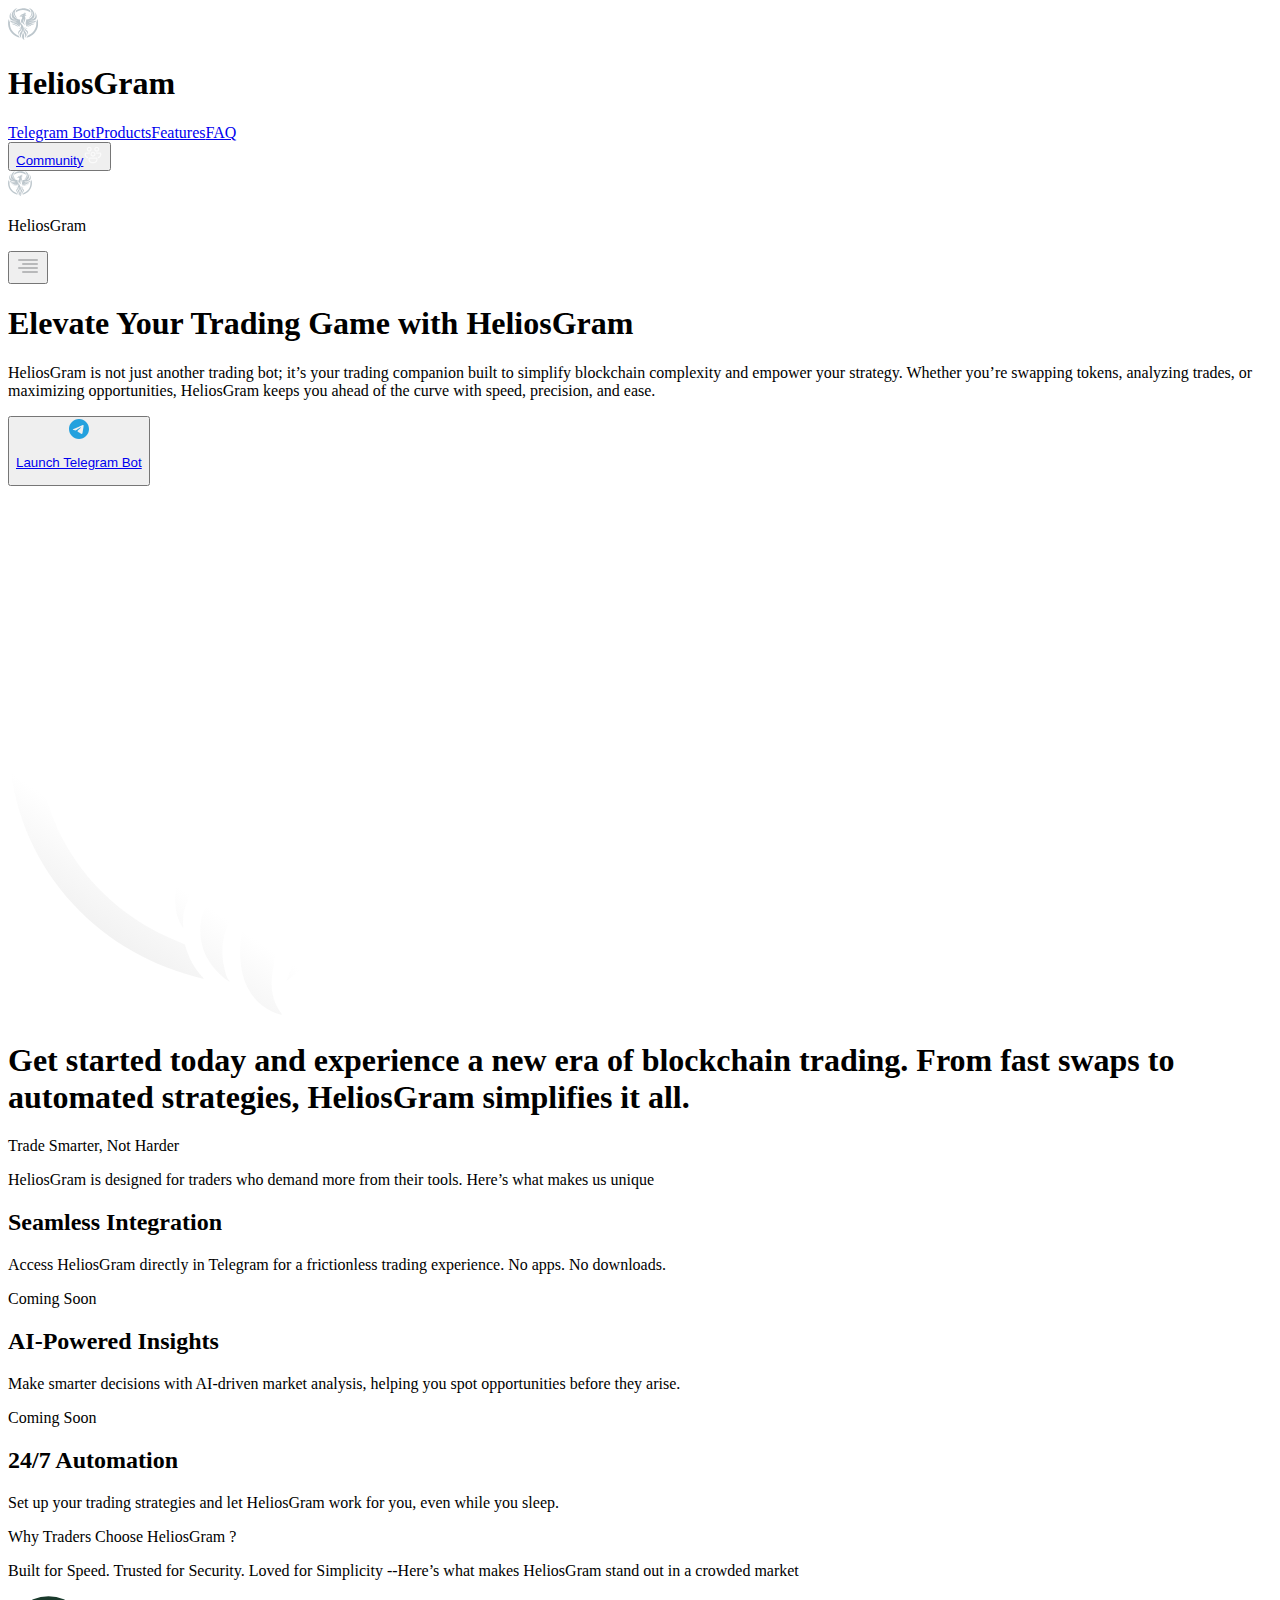
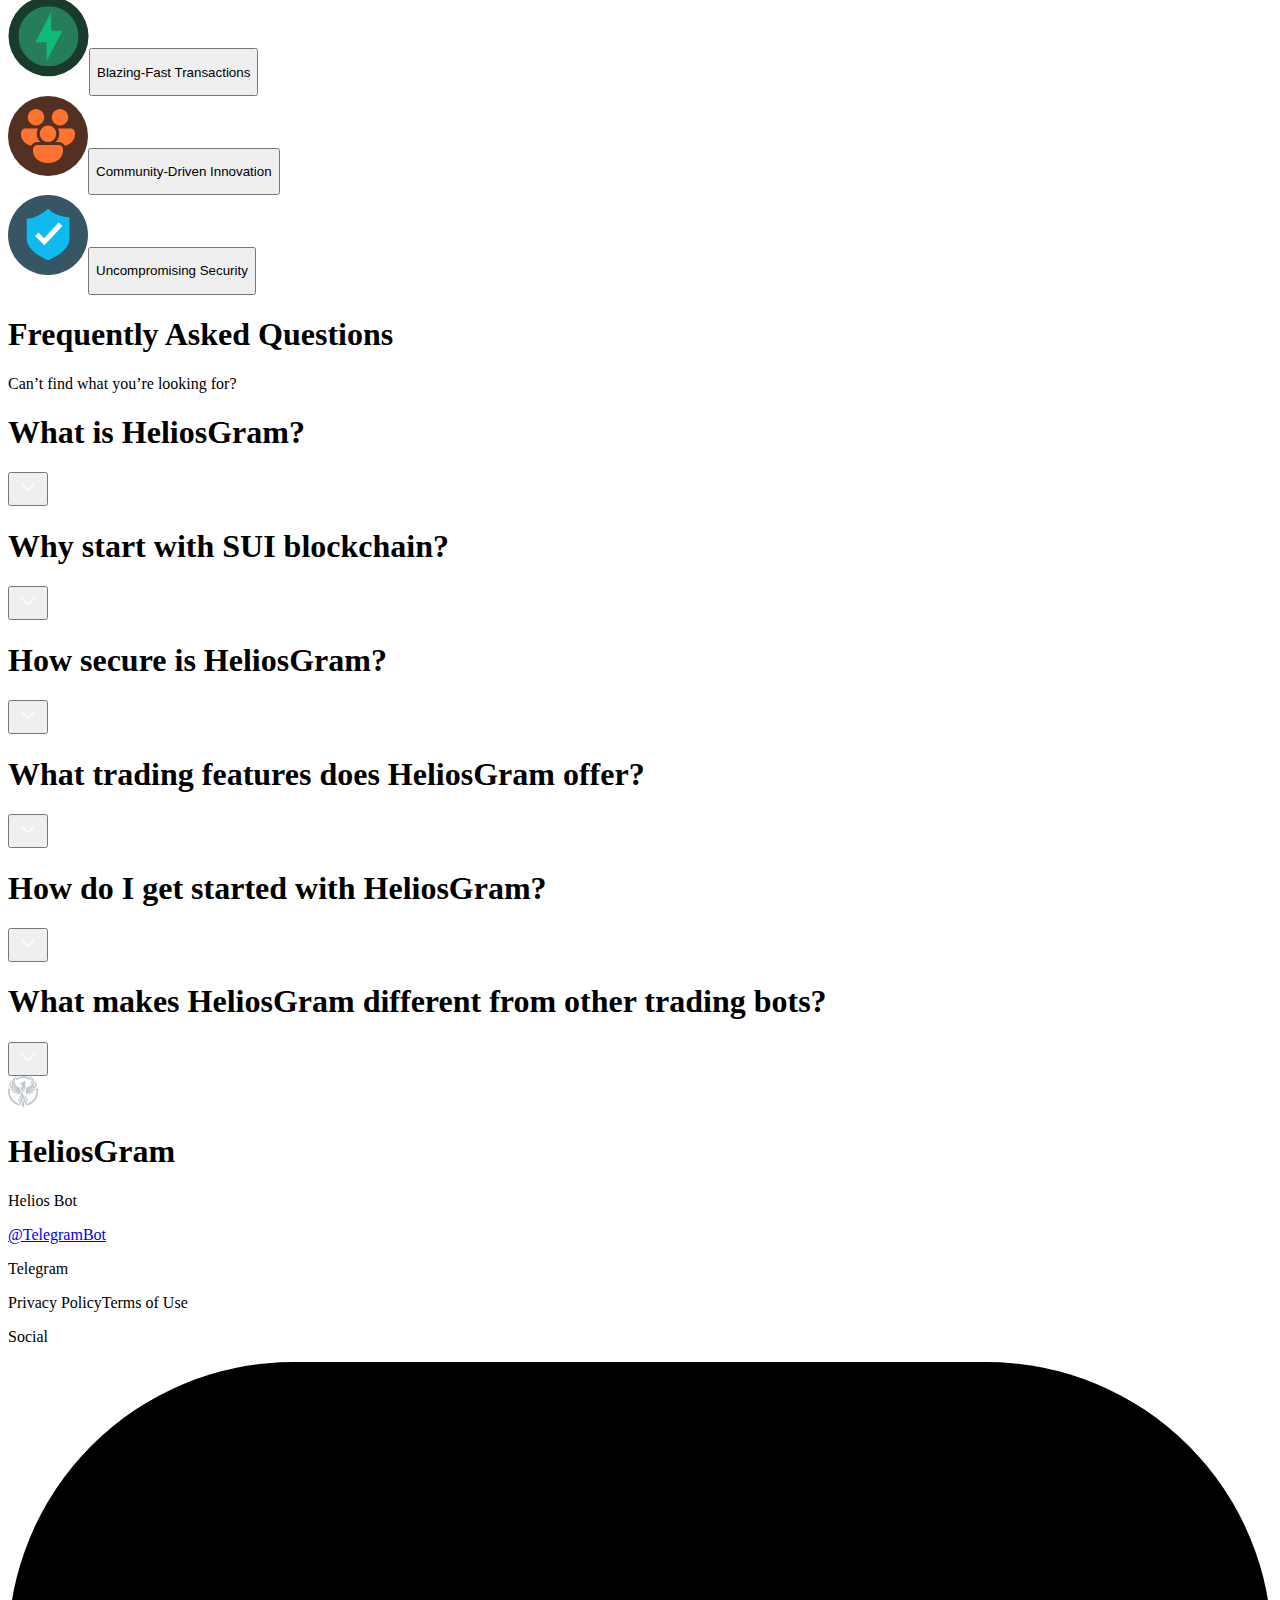
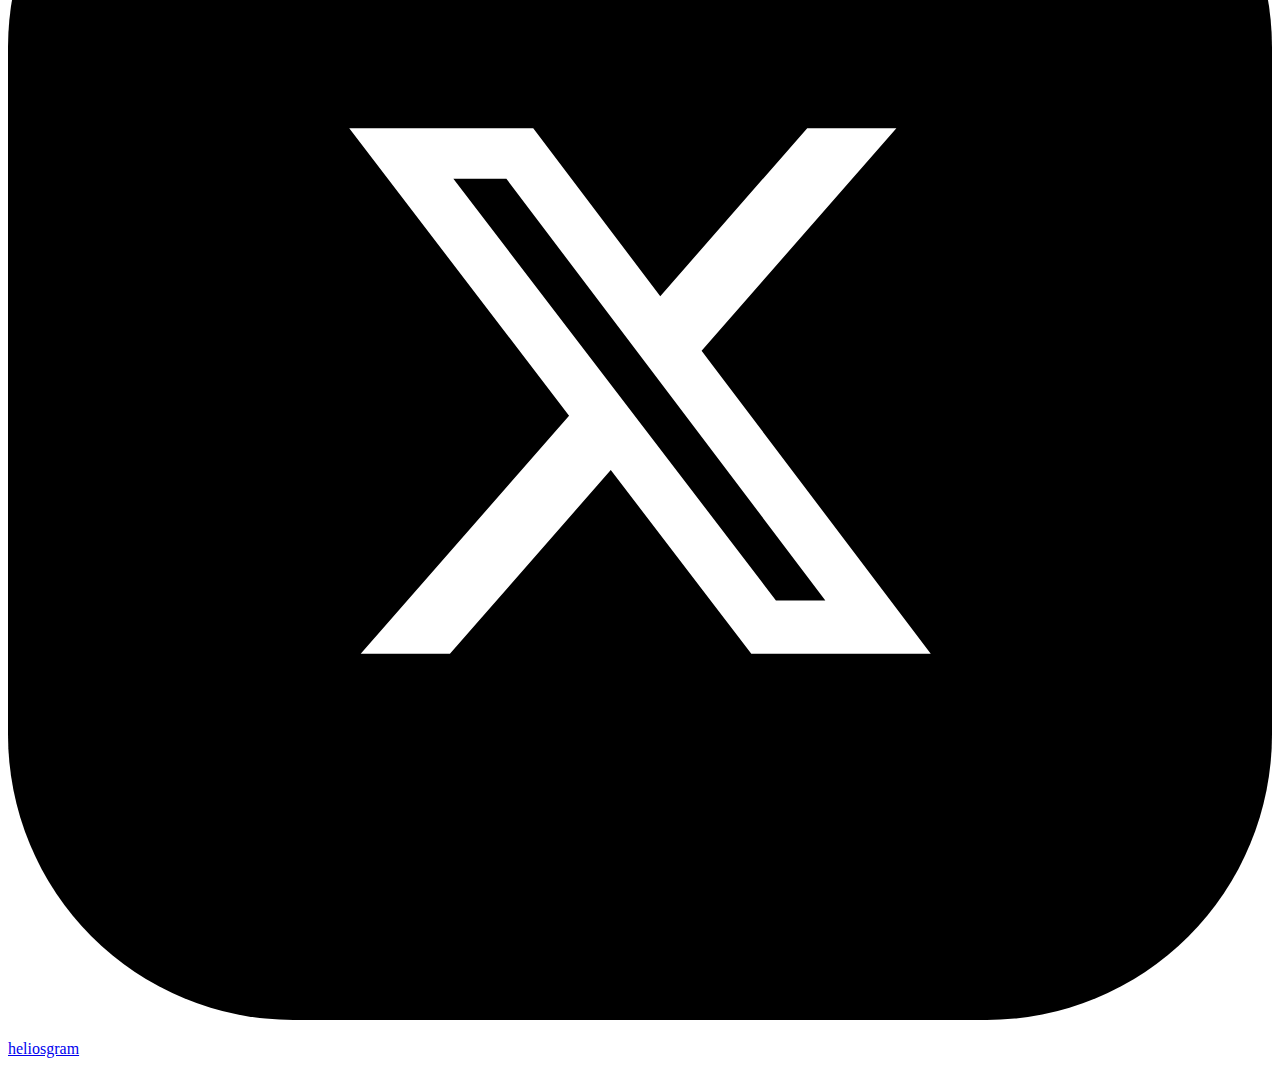
==== index.html @ 3de83307 "Add files via upload" ====
<!DOCTYPE html><html><head><meta charSet="utf-8" data-next-head=""/><meta name="viewport" content="width=device-width" data-next-head=""/><link rel="preload" href="/heliosgram.github.io/_next/static/css/b79f17774ecf8e15.css" as="style"/><link rel="preload" href="/heliosgram.github.io/_next/static/css/23772a8765057008.css" as="style"/><link rel="stylesheet" href="/heliosgram.github.io/_next/static/css/b79f17774ecf8e15.css" data-n-g=""/><link rel="stylesheet" href="/heliosgram.github.io/_next/static/css/23772a8765057008.css" data-n-p=""/><noscript data-n-css=""></noscript><script defer="" noModule="" src="/heliosgram.github.io/_next/static/chunks/polyfills-42372ed130431b0a.js"></script><script src="/heliosgram.github.io/_next/static/chunks/webpack-4c6ab08912c3b28d.js" defer=""></script><script src="/heliosgram.github.io/_next/static/chunks/framework-e78c0713ba93908d.js" defer=""></script><script src="/heliosgram.github.io/_next/static/chunks/main-c61701fbab4aae31.js" defer=""></script><script src="/heliosgram.github.io/_next/static/chunks/pages/_app-d4f1a726c568391e.js" defer=""></script><script src="/heliosgram.github.io/_next/static/chunks/pages/index-b4e93a948f2309b6.js" defer=""></script><script src="/heliosgram.github.io/_next/static/WyMYqUAQP6X8hX05o6GHO/_buildManifest.js" defer=""></script><script src="/heliosgram.github.io/_next/static/WyMYqUAQP6X8hX05o6GHO/_ssgManifest.js" defer=""></script></head><body><link rel="preload" as="image" href="assets/icons/VectorSilver.svg"/><link rel="preload" as="image" href="assets/icons/fluent_people-community-24-regular.svg"/><link rel="preload" as="image" href="assets/icons/Vector_Mob.svg"/><link rel="preload" as="image" href="assets/icons/HamburgerMenu.svg"/><link rel="preload" as="image" href="assets/icons/telegram.svg"/><link rel="preload" as="image" href="assets/icons/Hero-image.svg"/><link rel="preload" as="image" href="assets/icons/Fast.svg"/><link rel="preload" as="image" href="assets/icons/Community.svg"/><link rel="preload" as="image" href="assets/icons/Security.svg"/><link rel="preload" as="image" href="assets/icons/chevron-down.svg"/><link rel="preload" as="image" href="assets/icons/XVector.svg"/><div id="__next"><div class="main"><div><div class="nav_container__LsgXs"><div class="nav_desktop__lcCfY"><div class="nav_tabMain__n9r0T"><div class="nav_tabButton__cC4NE"><div class="nav_logo__iVDtW"><img src="assets/icons/VectorSilver.svg" alt="Vector"/><h1 class="nav_LogoName__fBhuh">HeliosGram</h1></div><div class="nav_divButton__x_Ah0"><a href="#hero" class="nav_button__Zljkw">Telegram Bot</a><a href="#Products" class="nav_button__Zljkw">Products</a><a href="#Features" class="nav_button__Zljkw">Features</a><a href="#Faq" class="nav_button__Zljkw" id="FAQ">FAQ</a></div></div><div class="nav_divLink__sV42Y"><button class="nav_linkButton__H75Ah"><a target="_blank" class="nav_community__dgXW2" href="https://t.me/heliosGram_community">Community</a><img src="assets/icons/fluent_people-community-24-regular.svg" alt=""/></button></div></div></div><div class="nav_mobile__RgoPg"><div class="nav_logo__iVDtW"><img src="assets/icons/Vector_Mob.svg" alt="Vector"/><p class="nav_nameLogo__aefEs">HeliosGram</p></div><button class="nav_closeBurgerButton___l_lF"><img src="assets/icons/HamburgerMenu.svg" alt="Menu"/></button></div></div></div><div class="container"><div class="hero_main__EyHm9" id="hero"><div class="hero_heroText__sYddR"><h1 class="hero_title__sz8SL">Elevate Your Trading Game with HeliosGram</h1><p class="hero_text__51ySn">HeliosGram is not just another trading bot; it’s your trading companion built to simplify blockchain complexity and empower your strategy. Whether you’re swapping tokens, analyzing trades, or maximizing opportunities, HeliosGram keeps you ahead of the curve with speed, precision, and ease.</p><button class="hero_telegramButton__H7Sfe"><a class="hero_linkBot__ozkVD" target="_blank" href="https://t.me/HeliosGram_beta_bot"> <img src="assets/icons/telegram.svg" alt=""/><p>Launch Telegram Bot</p></a></button></div><div class="hero_heroImage__57wG_"><img class="hero_imageHero___tO_v" src="assets/icons/Hero-image.svg" alt="Hero"/></div></div><div class="products_container__43Yzu" id="Products"><div class="products_TitleBig__o7EmJ"><h1 class="products_bigTitle__RSUGu">Get started today and experience a new era of blockchain trading. From fast swaps to automated strategies, HeliosGram simplifies it all.</h1></div><div class="products_mainProducts__6S54E"><p class="products_secondaryTitle__LBayN">Trade Smarter, Not Harder</p><p class="products_text__8kPS4">HeliosGram is designed for traders who demand more from their tools. Here’s what makes us unique</p></div><div class="products_mainSection__VLi_k"><div><div class="products_products_section__c5oe6"><div class="products_ImageBot__CNQD4"></div><div class="products_description__1QHCf"><h2 class="products_h2__2tn8_">Seamless Integration</h2><p class="products_descriptionProduct__gmt1K">Access HeliosGram directly in Telegram for a frictionless trading experience. No apps. No downloads.</p></div></div></div><div class="products_coming__H8xBt"><div class="products_products_section__c5oe6"><div class="products_Image__fEwfU"><p class="products_comingSoon__o4iOI">Coming Soon</p></div><div class="products_description__1QHCf"><h2 class="products_h2__2tn8_">AI-Powered Insights</h2><p class="products_descriptionProduct__gmt1K">Make smarter decisions with AI-driven market analysis, helping you spot opportunities before they arise.</p></div></div><div class="products_products_section__c5oe6"><div class="products_Image__fEwfU"><p class="products_comingSoon__o4iOI">Coming Soon</p></div><div class="products_description__1QHCf"><h2 class="products_h2__2tn8_">24/7 Automation</h2><p class="products_descriptionProduct__gmt1K">Set up your trading strategies and let HeliosGram work for you, even while you sleep.</p></div></div></div></div></div><div class="Features_container__D_ETQ" id="Features"><div class="Features_content__x_nQ4"><p class="Features_secondaryTitle__crkQb">Why Traders Choose HeliosGram ?</p><p class="Features_text__eP6_f">Built for Speed. Trusted for Security. Loved for Simplicity --Here’s what makes HeliosGram stand out in a crowded market</p></div><div class="Features_features__Zn4OG"><div class="feature_container__fJO_N"><div class="feature_content__IEphS"><div class="feature_contentFast__jNgtI"><img src="assets/icons/Fast.svg" alt="TelegramBackground"/><button class="feature_button__Em320"><p> Blazing-Fast Transactions</p></button></div><div class="feature_contentCommunity__GIUCD"><img src="assets/icons/Community.svg" alt="TelegramBackground"/><button class="feature_buttonCommunity__tQSgf"><p>Community-Driven Innovation</p></button></div></div><div class="feature_contentSecurity__gPnMF"><img src="assets/icons/Security.svg" alt="TelegramBackground"/><button class="feature_buttonSecurity__nmUv9"><p>Uncompromising Security</p></button></div></div></div></div><div class="faq_container__yg52O" id="Faq"><div class="faq_content__98_Te"><h1 class="faq_title__KMlSN">Frequently Asked Questions</h1><p class="faq_text__w5TuG">Can’t find what you’re looking for?</p></div><div class="faq_questionResponse__EAn_I"><div class="questions_container__OZt_1"><div class="questions_content__bAy_D"><h1 class="questions_question__jxLYE">What is HeliosGram?</h1><button class="questions_button__YEtwp"><img src="assets/icons/chevron-down.svg" alt="assets/icons/chevron-down.svg"/></button></div></div><div class="questions_container__OZt_1"><div class="questions_content__bAy_D"><h1 class="questions_question__jxLYE">Why start with SUI blockchain?</h1><button class="questions_button__YEtwp"><img src="assets/icons/chevron-down.svg" alt="assets/icons/chevron-down.svg"/></button></div></div><div class="response_container__WlTRa"><div class="response_content__ivEzN"><h1 class="response_question__hwobx">How secure is HeliosGram?</h1><button class="response_button__MwbGQ"><img src="assets/icons/chevron-down.svg" alt="assets/icons/chevron-down.svg"/></button></div></div><div class="response_container__WlTRa"><div class="response_content__ivEzN"><h1 class="response_question__hwobx">What trading features does HeliosGram offer?</h1><button class="response_button__MwbGQ"><img src="assets/icons/chevron-down.svg" alt="assets/icons/chevron-down.svg"/></button></div></div><div class="response_container__WlTRa"><div class="response_content__ivEzN"><h1 class="response_question__hwobx">How do I get started with HeliosGram?</h1><button class="response_button__MwbGQ"><img src="assets/icons/chevron-down.svg" alt="assets/icons/chevron-down.svg"/></button></div></div><div class="response_container__WlTRa"><div class="response_content__ivEzN"><h1 class="response_question__hwobx">What makes HeliosGram different from other trading bots?</h1><button class="response_button__MwbGQ"><img src="assets/icons/chevron-down.svg" alt="assets/icons/chevron-down.svg"/></button></div></div></div></div></div><div class="footer_container__INmFs"><div class="footer_content__eaqNO"><div class="footer_logo__z5B3Q"><img src="assets/icons/VectorSilver.svg" alt="Vector"/><h1 class="footer_nameLogo__Etlvh">HeliosGram</h1></div><div class="footer_contentFooter__OOWwT"><div class="footer_helios__9Y85L"><p class="footer_p__991mU">Helios Bot</p><div class="footer_Links__GB_zy"><a class="footer_Link__YrfQF" target="_blank" href="https://t.me/heliosGram">@TelegramBot</a></div></div><div class="footer_helios__9Y85L"><p class="footer_p__991mU">Telegram</p><div class="footer_Links__GB_zy"><a class="footer_Link__YrfQF">Privacy Policy</a><a class="footer_Link__YrfQF">Terms of Use</a></div></div><div class="footer_helios__9Y85L"><p class="footer_p__991mU">Social</p><div class="footer_Links__GB_zy"><div class="footer_socialLinks__nBnnH"><a class="footer_Link__YrfQF" target="_blank" href="https://x.com/heliosgram"><img class="footer_X__XyJlC" src="assets/icons/XVector.svg" alt=""/><p>heliosgram</p></a></div></div></div></div></div></div></div></div><script id="__NEXT_DATA__" type="application/json">{"props":{"pageProps":{}},"page":"/","query":{},"buildId":"WyMYqUAQP6X8hX05o6GHO","assetPrefix":"/heliosgram.github.io","nextExport":true,"autoExport":true,"isFallback":false,"scriptLoader":[]}</script></body></html>
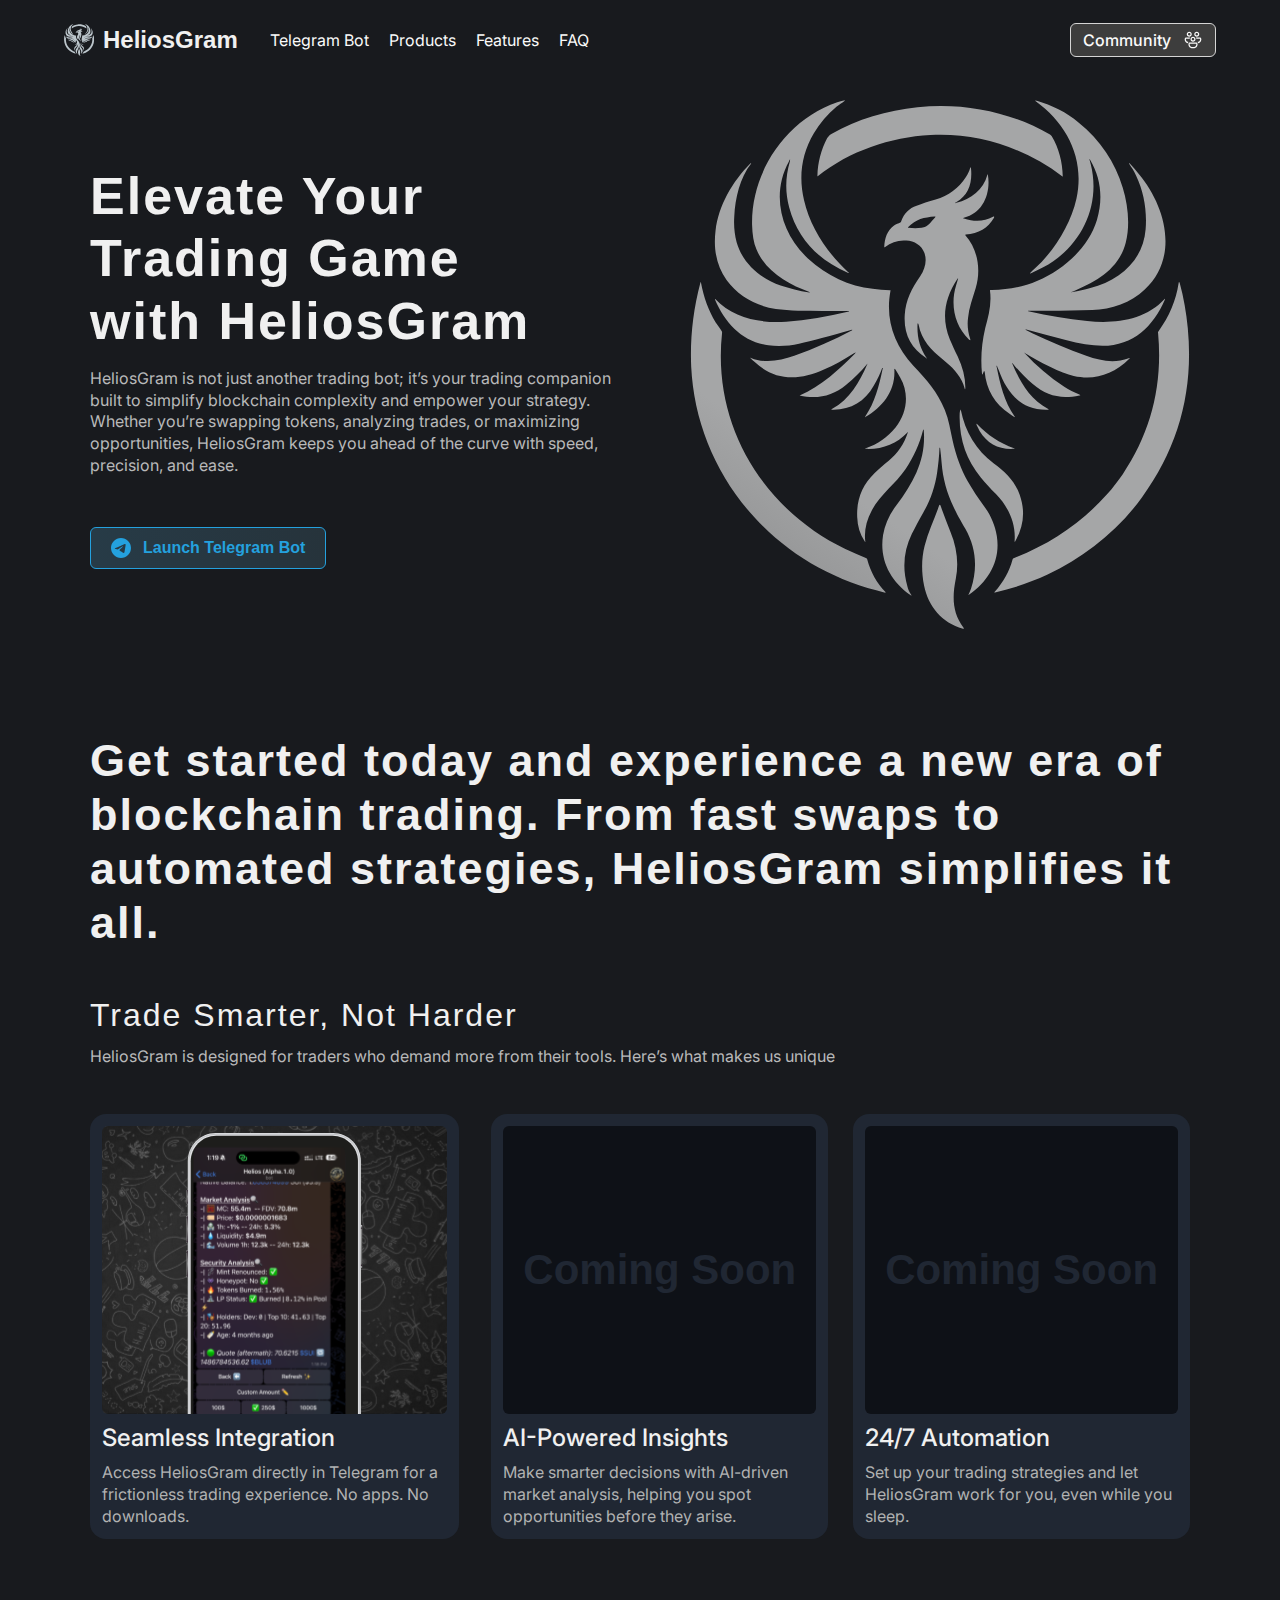
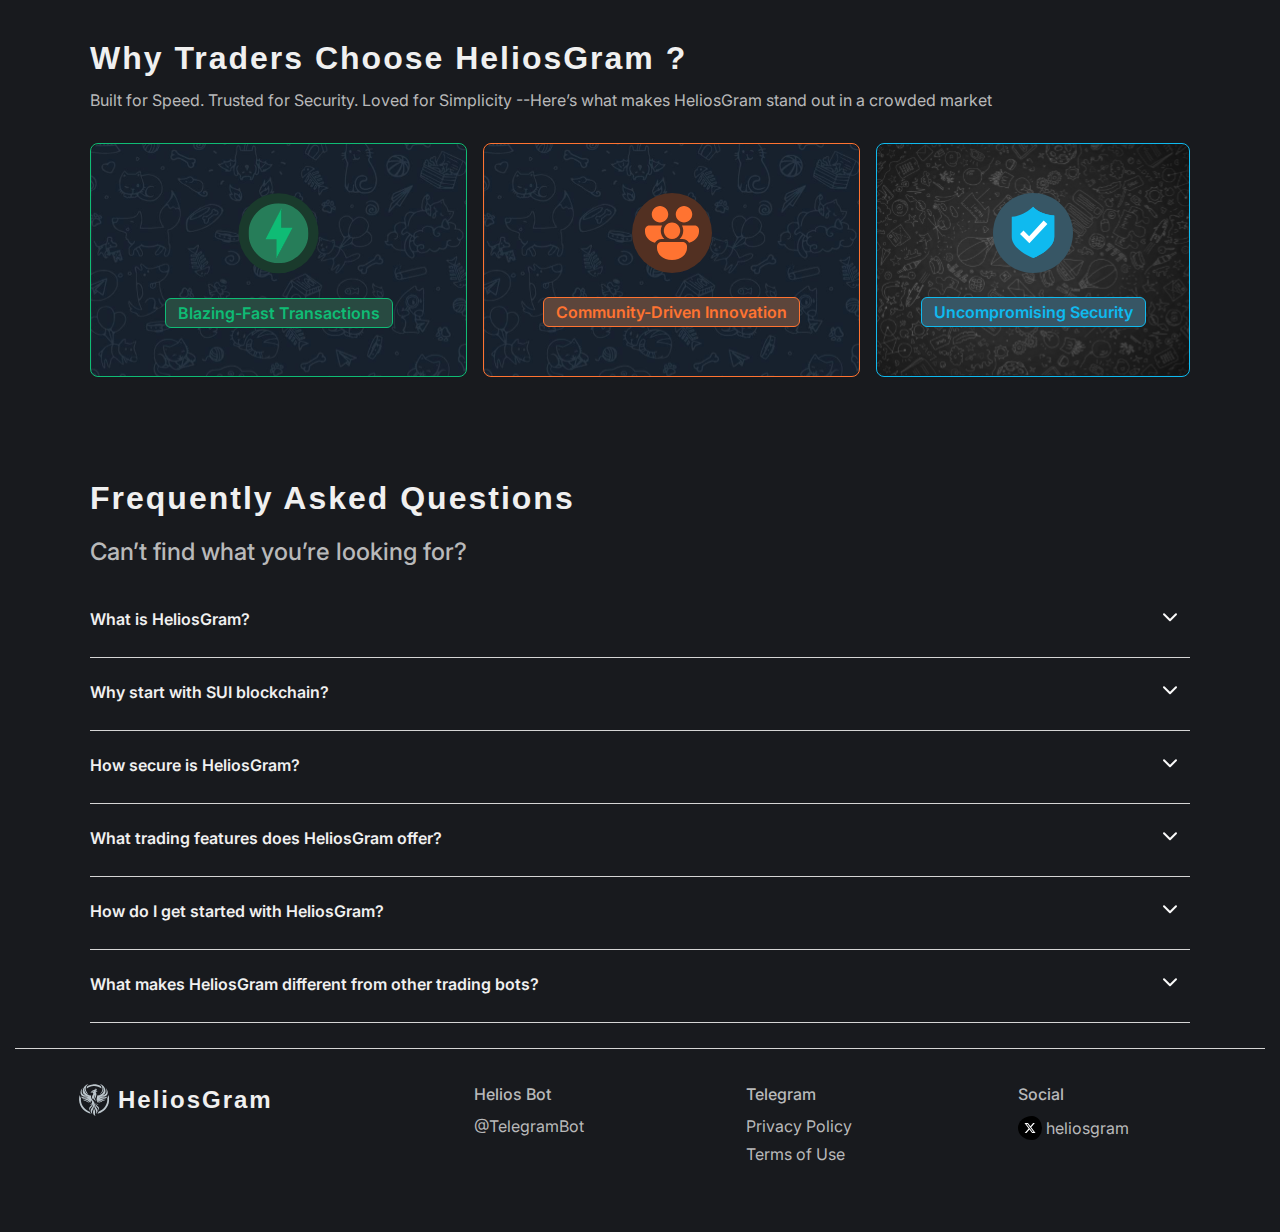
==== commit 1efd7fdd: "Add files via upload" ====
--- a/index.html
+++ b/index.html
@@ -1 +1 @@
-<!DOCTYPE html><html><head><meta charSet="utf-8" data-next-head=""/><meta name="viewport" content="width=device-width" data-next-head=""/><link rel="preload" href="/heliosgram.github.io/_next/static/css/b79f17774ecf8e15.css" as="style"/><link rel="preload" href="/heliosgram.github.io/_next/static/css/23772a8765057008.css" as="style"/><link rel="stylesheet" href="/heliosgram.github.io/_next/static/css/b79f17774ecf8e15.css" data-n-g=""/><link rel="stylesheet" href="/heliosgram.github.io/_next/static/css/23772a8765057008.css" data-n-p=""/><noscript data-n-css=""></noscript><script defer="" noModule="" src="/heliosgram.github.io/_next/static/chunks/polyfills-42372ed130431b0a.js"></script><script src="/heliosgram.github.io/_next/static/chunks/webpack-4c6ab08912c3b28d.js" defer=""></script><script src="/heliosgram.github.io/_next/static/chunks/framework-e78c0713ba93908d.js" defer=""></script><script src="/heliosgram.github.io/_next/static/chunks/main-c61701fbab4aae31.js" defer=""></script><script src="/heliosgram.github.io/_next/static/chunks/pages/_app-d4f1a726c568391e.js" defer=""></script><script src="/heliosgram.github.io/_next/static/chunks/pages/index-b4e93a948f2309b6.js" defer=""></script><script src="/heliosgram.github.io/_next/static/WyMYqUAQP6X8hX05o6GHO/_buildManifest.js" defer=""></script><script src="/heliosgram.github.io/_next/static/WyMYqUAQP6X8hX05o6GHO/_ssgManifest.js" defer=""></script></head><body><link rel="preload" as="image" href="assets/icons/VectorSilver.svg"/><link rel="preload" as="image" href="assets/icons/fluent_people-community-24-regular.svg"/><link rel="preload" as="image" href="assets/icons/Vector_Mob.svg"/><link rel="preload" as="image" href="assets/icons/HamburgerMenu.svg"/><link rel="preload" as="image" href="assets/icons/telegram.svg"/><link rel="preload" as="image" href="assets/icons/Hero-image.svg"/><link rel="preload" as="image" href="assets/icons/Fast.svg"/><link rel="preload" as="image" href="assets/icons/Community.svg"/><link rel="preload" as="image" href="assets/icons/Security.svg"/><link rel="preload" as="image" href="assets/icons/chevron-down.svg"/><link rel="preload" as="image" href="assets/icons/XVector.svg"/><div id="__next"><div class="main"><div><div class="nav_container__LsgXs"><div class="nav_desktop__lcCfY"><div class="nav_tabMain__n9r0T"><div class="nav_tabButton__cC4NE"><div class="nav_logo__iVDtW"><img src="assets/icons/VectorSilver.svg" alt="Vector"/><h1 class="nav_LogoName__fBhuh">HeliosGram</h1></div><div class="nav_divButton__x_Ah0"><a href="#hero" class="nav_button__Zljkw">Telegram Bot</a><a href="#Products" class="nav_button__Zljkw">Products</a><a href="#Features" class="nav_button__Zljkw">Features</a><a href="#Faq" class="nav_button__Zljkw" id="FAQ">FAQ</a></div></div><div class="nav_divLink__sV42Y"><button class="nav_linkButton__H75Ah"><a target="_blank" class="nav_community__dgXW2" href="https://t.me/heliosGram_community">Community</a><img src="assets/icons/fluent_people-community-24-regular.svg" alt=""/></button></div></div></div><div class="nav_mobile__RgoPg"><div class="nav_logo__iVDtW"><img src="assets/icons/Vector_Mob.svg" alt="Vector"/><p class="nav_nameLogo__aefEs">HeliosGram</p></div><button class="nav_closeBurgerButton___l_lF"><img src="assets/icons/HamburgerMenu.svg" alt="Menu"/></button></div></div></div><div class="container"><div class="hero_main__EyHm9" id="hero"><div class="hero_heroText__sYddR"><h1 class="hero_title__sz8SL">Elevate Your Trading Game with HeliosGram</h1><p class="hero_text__51ySn">HeliosGram is not just another trading bot; it’s your trading companion built to simplify blockchain complexity and empower your strategy. Whether you’re swapping tokens, analyzing trades, or maximizing opportunities, HeliosGram keeps you ahead of the curve with speed, precision, and ease.</p><button class="hero_telegramButton__H7Sfe"><a class="hero_linkBot__ozkVD" target="_blank" href="https://t.me/HeliosGram_beta_bot"> <img src="assets/icons/telegram.svg" alt=""/><p>Launch Telegram Bot</p></a></button></div><div class="hero_heroImage__57wG_"><img class="hero_imageHero___tO_v" src="assets/icons/Hero-image.svg" alt="Hero"/></div></div><div class="products_container__43Yzu" id="Products"><div class="products_TitleBig__o7EmJ"><h1 class="products_bigTitle__RSUGu">Get started today and experience a new era of blockchain trading. From fast swaps to automated strategies, HeliosGram simplifies it all.</h1></div><div class="products_mainProducts__6S54E"><p class="products_secondaryTitle__LBayN">Trade Smarter, Not Harder</p><p class="products_text__8kPS4">HeliosGram is designed for traders who demand more from their tools. Here’s what makes us unique</p></div><div class="products_mainSection__VLi_k"><div><div class="products_products_section__c5oe6"><div class="products_ImageBot__CNQD4"></div><div class="products_description__1QHCf"><h2 class="products_h2__2tn8_">Seamless Integration</h2><p class="products_descriptionProduct__gmt1K">Access HeliosGram directly in Telegram for a frictionless trading experience. No apps. No downloads.</p></div></div></div><div class="products_coming__H8xBt"><div class="products_products_section__c5oe6"><div class="products_Image__fEwfU"><p class="products_comingSoon__o4iOI">Coming Soon</p></div><div class="products_description__1QHCf"><h2 class="products_h2__2tn8_">AI-Powered Insights</h2><p class="products_descriptionProduct__gmt1K">Make smarter decisions with AI-driven market analysis, helping you spot opportunities before they arise.</p></div></div><div class="products_products_section__c5oe6"><div class="products_Image__fEwfU"><p class="products_comingSoon__o4iOI">Coming Soon</p></div><div class="products_description__1QHCf"><h2 class="products_h2__2tn8_">24/7 Automation</h2><p class="products_descriptionProduct__gmt1K">Set up your trading strategies and let HeliosGram work for you, even while you sleep.</p></div></div></div></div></div><div class="Features_container__D_ETQ" id="Features"><div class="Features_content__x_nQ4"><p class="Features_secondaryTitle__crkQb">Why Traders Choose HeliosGram ?</p><p class="Features_text__eP6_f">Built for Speed. Trusted for Security. Loved for Simplicity --Here’s what makes HeliosGram stand out in a crowded market</p></div><div class="Features_features__Zn4OG"><div class="feature_container__fJO_N"><div class="feature_content__IEphS"><div class="feature_contentFast__jNgtI"><img src="assets/icons/Fast.svg" alt="TelegramBackground"/><button class="feature_button__Em320"><p> Blazing-Fast Transactions</p></button></div><div class="feature_contentCommunity__GIUCD"><img src="assets/icons/Community.svg" alt="TelegramBackground"/><button class="feature_buttonCommunity__tQSgf"><p>Community-Driven Innovation</p></button></div></div><div class="feature_contentSecurity__gPnMF"><img src="assets/icons/Security.svg" alt="TelegramBackground"/><button class="feature_buttonSecurity__nmUv9"><p>Uncompromising Security</p></button></div></div></div></div><div class="faq_container__yg52O" id="Faq"><div class="faq_content__98_Te"><h1 class="faq_title__KMlSN">Frequently Asked Questions</h1><p class="faq_text__w5TuG">Can’t find what you’re looking for?</p></div><div class="faq_questionResponse__EAn_I"><div class="questions_container__OZt_1"><div class="questions_content__bAy_D"><h1 class="questions_question__jxLYE">What is HeliosGram?</h1><button class="questions_button__YEtwp"><img src="assets/icons/chevron-down.svg" alt="assets/icons/chevron-down.svg"/></button></div></div><div class="questions_container__OZt_1"><div class="questions_content__bAy_D"><h1 class="questions_question__jxLYE">Why start with SUI blockchain?</h1><button class="questions_button__YEtwp"><img src="assets/icons/chevron-down.svg" alt="assets/icons/chevron-down.svg"/></button></div></div><div class="response_container__WlTRa"><div class="response_content__ivEzN"><h1 class="response_question__hwobx">How secure is HeliosGram?</h1><button class="response_button__MwbGQ"><img src="assets/icons/chevron-down.svg" alt="assets/icons/chevron-down.svg"/></button></div></div><div class="response_container__WlTRa"><div class="response_content__ivEzN"><h1 class="response_question__hwobx">What trading features does HeliosGram offer?</h1><button class="response_button__MwbGQ"><img src="assets/icons/chevron-down.svg" alt="assets/icons/chevron-down.svg"/></button></div></div><div class="response_container__WlTRa"><div class="response_content__ivEzN"><h1 class="response_question__hwobx">How do I get started with HeliosGram?</h1><button class="response_button__MwbGQ"><img src="assets/icons/chevron-down.svg" alt="assets/icons/chevron-down.svg"/></button></div></div><div class="response_container__WlTRa"><div class="response_content__ivEzN"><h1 class="response_question__hwobx">What makes HeliosGram different from other trading bots?</h1><button class="response_button__MwbGQ"><img src="assets/icons/chevron-down.svg" alt="assets/icons/chevron-down.svg"/></button></div></div></div></div></div><div class="footer_container__INmFs"><div class="footer_content__eaqNO"><div class="footer_logo__z5B3Q"><img src="assets/icons/VectorSilver.svg" alt="Vector"/><h1 class="footer_nameLogo__Etlvh">HeliosGram</h1></div><div class="footer_contentFooter__OOWwT"><div class="footer_helios__9Y85L"><p class="footer_p__991mU">Helios Bot</p><div class="footer_Links__GB_zy"><a class="footer_Link__YrfQF" target="_blank" href="https://t.me/heliosGram">@TelegramBot</a></div></div><div class="footer_helios__9Y85L"><p class="footer_p__991mU">Telegram</p><div class="footer_Links__GB_zy"><a class="footer_Link__YrfQF">Privacy Policy</a><a class="footer_Link__YrfQF">Terms of Use</a></div></div><div class="footer_helios__9Y85L"><p class="footer_p__991mU">Social</p><div class="footer_Links__GB_zy"><div class="footer_socialLinks__nBnnH"><a class="footer_Link__YrfQF" target="_blank" href="https://x.com/heliosgram"><img class="footer_X__XyJlC" src="assets/icons/XVector.svg" alt=""/><p>heliosgram</p></a></div></div></div></div></div></div></div></div><script id="__NEXT_DATA__" type="application/json">{"props":{"pageProps":{}},"page":"/","query":{},"buildId":"WyMYqUAQP6X8hX05o6GHO","assetPrefix":"/heliosgram.github.io","nextExport":true,"autoExport":true,"isFallback":false,"scriptLoader":[]}</script></body></html>+<!DOCTYPE html><html><head><meta charSet="utf-8" data-next-head=""/><meta name="viewport" content="width=device-width" data-next-head=""/><link rel="preload" href="_next/static/css/b79f17774ecf8e15.css" as="style"/><link rel="preload" href="_next/static/css/23772a8765057008.css" as="style"/><link rel="stylesheet" href="_next/static/css/b79f17774ecf8e15.css" data-n-g=""/><link rel="stylesheet" href="_next/static/css/23772a8765057008.css" data-n-p=""/><noscript data-n-css=""></noscript><script defer="" noModule="" src="_next/static/chunks/polyfills-42372ed130431b0a.js"></script><script src="_next/static/chunks/webpack-8cac0b4b405cede1.js" defer=""></script><script src="_next/static/chunks/framework-e78c0713ba93908d.js" defer=""></script><script src="_next/static/chunks/main-d1f77018c94b60a8.js" defer=""></script><script src="_next/static/chunks/pages/_app-d4f1a726c568391e.js" defer=""></script><script src="_next/static/chunks/pages/index-b4e93a948f2309b6.js" defer=""></script><script src="_next/static/8tIcJhHEPPzpKwdS0FY8B/_buildManifest.js" defer=""></script><script src="_next/static/8tIcJhHEPPzpKwdS0FY8B/_ssgManifest.js" defer=""></script></head><body><link rel="preload" as="image" href="assets/icons/VectorSilver.svg"/><link rel="preload" as="image" href="assets/icons/fluent_people-community-24-regular.svg"/><link rel="preload" as="image" href="assets/icons/Vector_Mob.svg"/><link rel="preload" as="image" href="assets/icons/HamburgerMenu.svg"/><link rel="preload" as="image" href="assets/icons/telegram.svg"/><link rel="preload" as="image" href="assets/icons/Hero-image.svg"/><link rel="preload" as="image" href="assets/icons/Fast.svg"/><link rel="preload" as="image" href="assets/icons/Community.svg"/><link rel="preload" as="image" href="assets/icons/Security.svg"/><link rel="preload" as="image" href="assets/icons/chevron-down.svg"/><link rel="preload" as="image" href="assets/icons/XVector.svg"/><div id="__next"><div class="main"><div><div class="nav_container__LsgXs"><div class="nav_desktop__lcCfY"><div class="nav_tabMain__n9r0T"><div class="nav_tabButton__cC4NE"><div class="nav_logo__iVDtW"><img src="assets/icons/VectorSilver.svg" alt="Vector"/><h1 class="nav_LogoName__fBhuh">HeliosGram</h1></div><div class="nav_divButton__x_Ah0"><a href="#hero" class="nav_button__Zljkw">Telegram Bot</a><a href="#Products" class="nav_button__Zljkw">Products</a><a href="#Features" class="nav_button__Zljkw">Features</a><a href="#Faq" class="nav_button__Zljkw" id="FAQ">FAQ</a></div></div><div class="nav_divLink__sV42Y"><button class="nav_linkButton__H75Ah"><a target="_blank" class="nav_community__dgXW2" href="https://t.me/heliosGram_community">Community</a><img src="assets/icons/fluent_people-community-24-regular.svg" alt=""/></button></div></div></div><div class="nav_mobile__RgoPg"><div class="nav_logo__iVDtW"><img src="assets/icons/Vector_Mob.svg" alt="Vector"/><p class="nav_nameLogo__aefEs">HeliosGram</p></div><button class="nav_closeBurgerButton___l_lF"><img src="assets/icons/HamburgerMenu.svg" alt="Menu"/></button></div></div></div><div class="container"><div class="hero_main__EyHm9" id="hero"><div class="hero_heroText__sYddR"><h1 class="hero_title__sz8SL">Elevate Your Trading Game with HeliosGram</h1><p class="hero_text__51ySn">HeliosGram is not just another trading bot; it’s your trading companion built to simplify blockchain complexity and empower your strategy. Whether you’re swapping tokens, analyzing trades, or maximizing opportunities, HeliosGram keeps you ahead of the curve with speed, precision, and ease.</p><button class="hero_telegramButton__H7Sfe"><a class="hero_linkBot__ozkVD" target="_blank" href="https://t.me/HeliosGram_beta_bot"> <img src="assets/icons/telegram.svg" alt=""/><p>Launch Telegram Bot</p></a></button></div><div class="hero_heroImage__57wG_"><img class="hero_imageHero___tO_v" src="assets/icons/Hero-image.svg" alt="Hero"/></div></div><div class="products_container__43Yzu" id="Products"><div class="products_TitleBig__o7EmJ"><h1 class="products_bigTitle__RSUGu">Get started today and experience a new era of blockchain trading. From fast swaps to automated strategies, HeliosGram simplifies it all.</h1></div><div class="products_mainProducts__6S54E"><p class="products_secondaryTitle__LBayN">Trade Smarter, Not Harder</p><p class="products_text__8kPS4">HeliosGram is designed for traders who demand more from their tools. Here’s what makes us unique</p></div><div class="products_mainSection__VLi_k"><div><div class="products_products_section__c5oe6"><div class="products_ImageBot__CNQD4"></div><div class="products_description__1QHCf"><h2 class="products_h2__2tn8_">Seamless Integration</h2><p class="products_descriptionProduct__gmt1K">Access HeliosGram directly in Telegram for a frictionless trading experience. No apps. No downloads.</p></div></div></div><div class="products_coming__H8xBt"><div class="products_products_section__c5oe6"><div class="products_Image__fEwfU"><p class="products_comingSoon__o4iOI">Coming Soon</p></div><div class="products_description__1QHCf"><h2 class="products_h2__2tn8_">AI-Powered Insights</h2><p class="products_descriptionProduct__gmt1K">Make smarter decisions with AI-driven market analysis, helping you spot opportunities before they arise.</p></div></div><div class="products_products_section__c5oe6"><div class="products_Image__fEwfU"><p class="products_comingSoon__o4iOI">Coming Soon</p></div><div class="products_description__1QHCf"><h2 class="products_h2__2tn8_">24/7 Automation</h2><p class="products_descriptionProduct__gmt1K">Set up your trading strategies and let HeliosGram work for you, even while you sleep.</p></div></div></div></div></div><div class="Features_container__D_ETQ" id="Features"><div class="Features_content__x_nQ4"><p class="Features_secondaryTitle__crkQb">Why Traders Choose HeliosGram ?</p><p class="Features_text__eP6_f">Built for Speed. Trusted for Security. Loved for Simplicity --Here’s what makes HeliosGram stand out in a crowded market</p></div><div class="Features_features__Zn4OG"><div class="feature_container__fJO_N"><div class="feature_content__IEphS"><div class="feature_contentFast__jNgtI"><img src="assets/icons/Fast.svg" alt="TelegramBackground"/><button class="feature_button__Em320"><p> Blazing-Fast Transactions</p></button></div><div class="feature_contentCommunity__GIUCD"><img src="assets/icons/Community.svg" alt="TelegramBackground"/><button class="feature_buttonCommunity__tQSgf"><p>Community-Driven Innovation</p></button></div></div><div class="feature_contentSecurity__gPnMF"><img src="assets/icons/Security.svg" alt="TelegramBackground"/><button class="feature_buttonSecurity__nmUv9"><p>Uncompromising Security</p></button></div></div></div></div><div class="faq_container__yg52O" id="Faq"><div class="faq_content__98_Te"><h1 class="faq_title__KMlSN">Frequently Asked Questions</h1><p class="faq_text__w5TuG">Can’t find what you’re looking for?</p></div><div class="faq_questionResponse__EAn_I"><div class="questions_container__OZt_1"><div class="questions_content__bAy_D"><h1 class="questions_question__jxLYE">What is HeliosGram?</h1><button class="questions_button__YEtwp"><img src="assets/icons/chevron-down.svg" alt="assets/icons/chevron-down.svg"/></button></div></div><div class="questions_container__OZt_1"><div class="questions_content__bAy_D"><h1 class="questions_question__jxLYE">Why start with SUI blockchain?</h1><button class="questions_button__YEtwp"><img src="assets/icons/chevron-down.svg" alt="assets/icons/chevron-down.svg"/></button></div></div><div class="response_container__WlTRa"><div class="response_content__ivEzN"><h1 class="response_question__hwobx">How secure is HeliosGram?</h1><button class="response_button__MwbGQ"><img src="assets/icons/chevron-down.svg" alt="assets/icons/chevron-down.svg"/></button></div></div><div class="response_container__WlTRa"><div class="response_content__ivEzN"><h1 class="response_question__hwobx">What trading features does HeliosGram offer?</h1><button class="response_button__MwbGQ"><img src="assets/icons/chevron-down.svg" alt="assets/icons/chevron-down.svg"/></button></div></div><div class="response_container__WlTRa"><div class="response_content__ivEzN"><h1 class="response_question__hwobx">How do I get started with HeliosGram?</h1><button class="response_button__MwbGQ"><img src="assets/icons/chevron-down.svg" alt="assets/icons/chevron-down.svg"/></button></div></div><div class="response_container__WlTRa"><div class="response_content__ivEzN"><h1 class="response_question__hwobx">What makes HeliosGram different from other trading bots?</h1><button class="response_button__MwbGQ"><img src="assets/icons/chevron-down.svg" alt="assets/icons/chevron-down.svg"/></button></div></div></div></div></div><div class="footer_container__INmFs"><div class="footer_content__eaqNO"><div class="footer_logo__z5B3Q"><img src="assets/icons/VectorSilver.svg" alt="Vector"/><h1 class="footer_nameLogo__Etlvh">HeliosGram</h1></div><div class="footer_contentFooter__OOWwT"><div class="footer_helios__9Y85L"><p class="footer_p__991mU">Helios Bot</p><div class="footer_Links__GB_zy"><a class="footer_Link__YrfQF" target="_blank" href="https://t.me/heliosGram">@TelegramBot</a></div></div><div class="footer_helios__9Y85L"><p class="footer_p__991mU">Telegram</p><div class="footer_Links__GB_zy"><a class="footer_Link__YrfQF">Privacy Policy</a><a class="footer_Link__YrfQF">Terms of Use</a></div></div><div class="footer_helios__9Y85L"><p class="footer_p__991mU">Social</p><div class="footer_Links__GB_zy"><div class="footer_socialLinks__nBnnH"><a class="footer_Link__YrfQF" target="_blank" href="https://x.com/heliosgram"><img class="footer_X__XyJlC" src="assets/icons/XVector.svg" alt=""/><p>heliosgram</p></a></div></div></div></div></div></div></div></div><script id="__NEXT_DATA__" type="application/json">{"props":{"pageProps":{}},"page":"/","query":{},"buildId":"8tIcJhHEPPzpKwdS0FY8B","nextExport":true,"autoExport":true,"isFallback":false,"scriptLoader":[]}</script></body></html>--- a/_next/static/css/b79f17774ecf8e15.css
+++ b/_next/static/css/b79f17774ecf8e15.css
@@ -0,0 +1 @@
+@import url("https://fonts.cdnfonts.com/css/ds-digital");@import url("https://fonts.googleapis.com/css2?family=Inter:ital,opsz,wght@0,14..32,100..900;1,14..32,100..900&display=swap");*{margin:0;padding:0}html{height:100vh;width:100vw}body{box-sizing:border-box;margin:0;padding:0;font-family:inter,sans-serif;background-color:#181a1e}.container{justify-content:center;gap:100px;max-width:1100px;padding-top:100px}.container,.main{display:flex;flex-direction:column;align-items:center}--- a/_next/static/css/23772a8765057008.css
+++ b/_next/static/css/23772a8765057008.css
@@ -0,0 +1 @@
+.hero_main__EyHm9{display:flex;justify-content:space-between;align-items:center;width:-moz-fit-content;width:fit-content}.hero_heroText__sYddR{display:flex;flex-direction:column;justify-content:center;align-items:flex-start;gap:16px}.hero_title__sz8SL{font-family:DS-Digital,sans-serif;color:#f0f0f0;font-size:52px;font-weight:700;max-width:80%;line-height:120%;letter-spacing:2px}.hero_text__51ySn{color:#b8b9ba;font-size:16px;font-family:inter,sans-serif;font-weight:400;max-width:90%;line-height:135%}.hero_telegramButton__H7Sfe{padding:10px 20px;border:1px solid #24a1de;border-radius:6px;background:linear-gradient(90deg,#273b47,#26333b);cursor:pointer;text-align:center;margin-top:35px}.hero_linkBot__ozkVD,.hero_telegramButton__H7Sfe{display:flex;font-size:16px;font-weight:700;font-family:DS-Digital,sans-serif;color:#24a1de;text-decoration:none}.hero_linkBot__ozkVD{justify-content:center;align-items:center;gap:12px}.hero_telegramButton__H7Sfe:hover{background:#3754629d}.hero_imageHero___tO_v{z-index:10}@keyframes hero_imageHero___tO_v{0%{filter:brightness(1)}50%{filter:brightness(0) invert(1)}to{filter:brightness(1);color:#fafafa}}.hero_heroImage__57wG_{width:-moz-fit-content;width:fit-content;animation:hero_imageHero___tO_v 10s linear infinite}@media (max-width:1025px){.hero_title__sz8SL{font-size:42px}.hero_imageHero___tO_v{width:400px}.hero_main__EyHm9{max-width:90%;align-items:center}}@media (max-width:768px){.hero_imageHero___tO_v{width:300px}.hero_main__EyHm9{max-width:90%;align-items:center}}@media (max-width:700px){.hero_heroImage__57wG_{display:none;overflow:hidden;height:0;width:0}.hero_main__EyHm9{max-width:90%;align-items:center}}.Features_container__D_ETQ{max-width:100%;height:-moz-fit-content;height:fit-content;gap:32px}.Features_container__D_ETQ,.Features_content__x_nQ4{display:flex;flex-direction:column;width:100%;justify-content:center;align-items:flex-start}.Features_content__x_nQ4{gap:12px}.Features_secondaryTitle__crkQb{color:#f0f0f0;font-family:DS-Digital,sans-serif;font-size:32px;font-weight:700;line-height:120%;letter-spacing:2px}.Features_text__eP6_f{color:#b8b9ba;font-family:inter,sans-serif;font-size:16px;font-weight:400;line-height:135%}.Features_features__Zn4OG{display:flex;justify-content:center;align-items:center;width:100%;height:-moz-fit-content;height:fit-content}@media (max-width:1025px){.Features_container__D_ETQ{max-width:90%;align-items:center}}@import url("https://fonts.cdnfonts.com/css/ds-digital");.feature_container__fJO_N{display:flex;width:100%;justify-content:space-between;align-items:center;gap:16px}.feature_contentFast__jNgtI{display:flex;flex-direction:column;justify-content:center;align-items:center;background-image:url(/assets/icons/Blue_background.svg);background-size:cover;background-repeat:no-repeat;flex:1 1;height:232px;max-width:95%;gap:24px;border:1px solid #0fbc75;border-radius:8px}.feature_button__Em320{font-family:inter,sans-serif;font-size:16px;font-weight:600;color:#0fbc75;padding:4px 12px;background-color:#284a41;border:1px solid #0fbc75;border-radius:6px}.feature_contentCommunity__GIUCD{display:flex;flex-direction:column;justify-content:center;align-items:center;background-image:url(/assets/icons/Blue_background.svg);background-size:cover;background-repeat:no-repeat;flex:1 1;max-width:95%;height:232px;gap:24px;border:1px solid #ff7331;border-radius:8px}.feature_buttonCommunity__tQSgf{font-family:inter,sans-serif;font-size:16px;font-weight:600;color:#ff7331;padding:4px 12px;background-color:#5c453b;border:1px solid #ff7331;border-radius:6px}.feature_contentSecurity__gPnMF{display:flex;flex-direction:column;justify-content:center;align-items:center;background-image:url(/assets/icons/black_background.svg);background-size:cover;background-repeat:no-repeat;flex:1 1;max-width:95%;height:232px;gap:24px;border:1px solid #0fbaef;border-radius:8px}.feature_content__IEphS{display:flex;justify-content:space-between;align-items:flex-start;gap:16px;width:70%}.feature_buttonSecurity__nmUv9{font-family:inter,sans-serif;font-size:16px;font-weight:600;color:#0fbaef;padding:4px 12px;background-color:#375665;border:1px solid #0fbaef;border-radius:6px}.feature_contentFast__jNgtI:hover{box-shadow:0 0 5px 5px #0fbc74,0 0 5px 5px rgba(0,255,0,.3)}.feature_contentCommunity__GIUCD:hover{box-shadow:0 0 5px 5px #ff7331,0 0 5px 5px rgba(255,114,49,.541)}.feature_contentSecurity__gPnMF:hover{box-shadow:0 0 5px 5px #0fbaef,0 0 5px 5px rgba(15,187,239,.632)}@media (max-width:768px){.feature_buttonCommunity__tQSgf,.feature_button__Em320{padding:4px 6px}.feature_contentCommunity__GIUCD,.feature_contentFast__jNgtI{padding:0 24px}.feature_container__fJO_N{flex-direction:column;align-items:flex-start;gap:32px}.feature_content__IEphS{width:100%;gap:45px}.feature_contentSecurity__gPnMF{padding:36px 24px}}@media (max-width:550px){.feature_content__IEphS{flex-direction:column;justify-content:center;align-items:center}.feature_contentCommunity__GIUCD,.feature_contentFast__jNgtI,.feature_contentSecurity__gPnMF{width:70%;padding:60px 24px}.feature_container__fJO_N{align-items:center}}.nav_container__LsgXs{background-color:#181a1e;height:80px;width:100vw;position:fixed;left:0;right:0}.nav_container__LsgXs,.nav_desktop__lcCfY{display:flex;align-items:center;justify-content:center}.nav_mobile__RgoPg{display:none;justify-content:center;flex-direction:column;z-index:1000}.nav_hamburgerMenu__aAzqK{display:none;height:100vh;width:100vw;position:fixed;background-color:#0e1117;top:0}.nav_nameLogo__aefEs{color:#f0f0f0;font-size:20px;font-weight:700;font-family:DS-Digital,sans-serif}.nav_closeBurgerButton___l_lF{position:fixed;background-color:transparent;border:none;top:20px;right:20px;z-index:1000}.nav_link__SwSmx{color:#f0f0f0;text-decoration:none;font-size:16px;font-family:inter,sans-serif}.nav_tabMain__n9r0T{display:flex;justify-content:space-between;align-items:center;width:100vw;height:80px;background-color:#181a1e;max-width:90%}.nav_tabButton__cC4NE{display:flex;justify-content:flex-start;align-items:center;gap:32px;width:100%;z-index:50}.nav_logo__iVDtW{gap:8px}.nav_divButton__x_Ah0,.nav_logo__iVDtW{display:flex;justify-content:center;align-items:center}.nav_divButton__x_Ah0{gap:20px}.nav_divLink__sV42Y{display:flex;justify-content:flex-end;align-items:center;width:100%;gap:12px;z-index:50}.nav_LogoName__fBhuh{font-family:DS-Digital,sans-serif;font-size:24px;color:#f0f0f0;font-weight:700}.nav_button__Zljkw{font-size:16px;font-weight:400;background-color:transparent;border:none;color:#fafafa;font-family:inter,sans-serif;text-decoration:none}.nav_button__Zljkw:hover{color:#0fbaef;cursor:pointer}.nav_linkButton__H75Ah{display:flex;font-family:inter;font-size:16px;font-weight:700;background-color:#3d3d3d;color:#fafafa;padding:6px 12px;border:1px solid #d5d5d5;border-radius:6px;align-items:center;justify-content:center;gap:12px}.nav_linkButton__H75Ah:hover{background-color:transparent;cursor:pointer}.nav_linkIcon__zksST{color:#fafafa;justify-content:center;align-items:center}.nav_community__dgXW2{text-decoration:none;color:#fafafa;font-size:16px;font-weight:500}@media (max-width:700px){.nav_desktop__lcCfY{display:none}.nav_mobile__RgoPg{display:flex}.nav_hamburgerMenu__aAzqK{flex-direction:column;gap:5%;left:0;top:79px}.nav_hamburgerMenu__aAzqK,.nav_logo__iVDtW{display:flex;align-items:center;justify-content:center}.nav_logo__iVDtW{position:absolute;gap:6%;top:20px;left:20px}}.products_container__43Yzu{display:flex;flex-direction:column;align-items:flex-start;justify-content:center;width:100%;gap:46px}.products_bigTitle__RSUGu{font-family:DS-Digital,sans-serif;font-size:45px;font-weight:700;color:#f0f0f0;line-height:120%;width:-moz-fit-content;width:fit-content;letter-spacing:2px}.products_mainProducts__6S54E{display:flex;flex-direction:column;align-items:flex-start;justify-content:center;width:-moz-fit-content;width:fit-content;gap:12px}.products_secondaryTitle__LBayN{font-family:DS-Digital,sans-serif;font-size:32px;font-weight:400;color:#f0f0f0;line-height:120%;letter-spacing:2px}.products_text__8kPS4{font-family:inter,sans-serif;font-size:16px;font-weight:400;color:#b8b9ba;line-height:135%}.products_mainSection__VLi_k{display:flex;justify-content:center;align-items:center;gap:32px;width:100%}.products_products_section__c5oe6{display:flex;flex-direction:column;flex:1 1;width:-moz-fit-content;width:fit-content;height:-moz-fit-content;height:fit-content;background-color:#202733;padding:12px;border-radius:16px;border:none;gap:8px}.products_ImageBot__CNQD4{background-image:url(/assets/icons/bg_ProductBot.svg);background-position:50%;background-size:cover;background-repeat:no-repeat;border-radius:6px}.products_ImageBot__CNQD4,.products_Image__fEwfU{display:flex;justify-content:center;align-items:center;height:288px}.products_Image__fEwfU{background-color:#0e1117;border:none;border-radius:6px}.products_TitleBig__o7EmJ{display:flex;align-items:center;width:100%;justify-content:center}.products_comingSoon__o4iOI{font-family:DS-Digital,sans-serif;font-size:42px;font-weight:700;text-align:center;line-height:135%;color:#202733}.products_description__1QHCf{display:flex;flex-direction:column;justify-content:center;align-items:flex-start;gap:8px}.products_h2__2tn8_{font-family:inter,sans-serif;font-size:24px;font-weight:500;color:#f0f0f0;line-height:135%}.products_descriptionProduct__gmt1K{font-family:inter,sans-serif;font-size:16px;font-weight:400;color:#b1b2b2;line-height:135%}.products_telegramBot__li9XF{width:min-content}.products_coming__H8xBt{display:flex;gap:25px}@media (max-width:1025px){.products_bigTitle__RSUGu{font-size:42px}.products_container__43Yzu{align-items:center;max-width:90%}}@media (max-width:768px){.products_mainSection__VLi_k{flex-direction:column}}@media (max-width:600px){.products_coming__H8xBt{flex-direction:column}}.faq_container__yg52O{width:100%}.faq_container__yg52O,.faq_content__98_Te{display:flex;flex-direction:column;justify-content:center;align-items:flex-start;gap:16px}.faq_title__KMlSN{font-family:DS-Digital,sans-serif;font-size:32px;font-weight:700;color:#f0f0f0;line-height:135%;letter-spacing:2px}.faq_text__w5TuG{font-family:inter,sans-serif;font-size:24px;font-weight:500;color:#b8b9ba;line-height:135%}.faq_questionResponse__EAn_I{display:flex;flex-direction:column;margin-bottom:25px;width:100%}@media (max-width:1025px){.faq_container__yg52O{max-width:90%;align-items:center}.faq_content__98_Te{width:100%;align-items:flex-start}}.questions_container__OZt_1{display:flex;flex-direction:column;justify-content:center;align-items:flex-start;width:100%}.questions_content__bAy_D{display:flex;justify-content:space-between;align-items:center;width:100%;border-bottom:1px solid #d5d5d5;padding-bottom:16px;padding-top:12px}.questions_question__jxLYE{color:#f0f0f0;font-family:inter,sans-serif;font-size:16px;font-weight:600}.questions_response__IUovW{display:flex;justify-content:center;align-items:flex-start;width:-moz-fit-content;width:fit-content;padding:22px 2px}.questions_button__YEtwp{background-color:transparent;padding:8px;border:none}.questions_responseText__Ol3LL{color:#b8b9ba;font-size:16px;font-family:inter,sans-serif;font-weight:400;width:100%;padding-left:2px}.response_container__WlTRa{display:flex;flex-direction:column;justify-content:center;align-items:flex-start;width:100%}.response_content__ivEzN{display:flex;justify-content:space-between;align-items:center;width:100%;border-bottom:1px solid #d5d5d5;padding:12px 0 16px}.response_question__hwobx{color:#f0f0f0;font-family:inter,sans-serif;font-size:16px;font-weight:600}.response_response__OHqq_{display:flex;flex-direction:column;justify-content:center;align-items:flex-start;width:-moz-fit-content;width:fit-content;color:#fafafa;padding:22px 2px;gap:8px}.response_button__MwbGQ{background-color:transparent;padding:8px;border:none}.response_responseUl__VdPee{list-style:none;font-size:16px;width:100%}.response_li__rphSr,.response_responseUl__VdPee{text-decoration:none;color:#b8b9ba;font-family:inter,sans-serif;line-height:135%}.response_li__rphSr{font-weight:400;padding-left:2px}.footer_container__INmFs{display:flex;justify-content:center;align-items:center;width:100vw;margin-bottom:60px;max-width:98%}.footer_content__eaqNO{display:flex;align-items:flex-start;justify-content:space-between;width:100%;max-width:1250px;border-top:1px solid #d5d5d5}.footer_logo__z5B3Q{display:flex;justify-content:flex-start;align-items:center;gap:8px;margin-top:35px;flex:1 1;margin-left:4rem}.footer_nameLogo__Etlvh{font-family:DS-Digital,sans-serif;color:#f0f0f0;font-size:24px;font-weight:700;letter-spacing:2px;line-height:135%}.footer_contentFooter__OOWwT{display:flex;justify-content:flex-end;align-items:flex-start;flex:2 1;padding-top:35px;gap:25px}.footer_helios__9Y85L{display:flex;flex-direction:column;justify-content:space-between;align-items:flex-start;flex:1 1;gap:12px;width:-moz-fit-content;width:fit-content}.footer_p__991mU{color:#b8b9ba;font-family:inter,sans-serif;font-weight:500;font-size:16px}.footer_Links__GB_zy{display:flex;flex-direction:column;width:max-content}.footer_Link__YrfQF{color:#b8b9ba;font-family:inter,sans-serif;font-size:16px;font-weight:400;text-decoration:none;justify-content:start;align-items:center;padding-bottom:8px;display:flex}.footer_socialLinks__nBnnH{display:flex;justify-content:center;align-items:center}.footer_X__XyJlC{border-radius:100%;height:24px;width:24px;padding-right:4px}.footer_Link__YrfQF:hover{text-decoration:underline;color:#0fbaef;cursor:pointer}@media (max-width:602px){.footer_container__INmFs{gap:32px}.footer_logo__z5B3Q{margin:0}.footer_content__eaqNO{flex-direction:column;padding:40px}.footer_contentFooter__OOWwT{width:100%;justify-content:space-around;align-items:flex-start}.footer_helios__9Y85L{align-items:center}}@media (max-width:470px){.footer_contentFooter__OOWwT{flex-direction:column;max-width:96%}.footer_helios__9Y85L{align-items:flex-start}}--- a/_next/static/css/b79f17774ecf8e15.css
+++ b/_next/static/css/b79f17774ecf8e15.css
@@ -0,0 +1 @@
+@import url("https://fonts.cdnfonts.com/css/ds-digital");@import url("https://fonts.googleapis.com/css2?family=Inter:ital,opsz,wght@0,14..32,100..900;1,14..32,100..900&display=swap");*{margin:0;padding:0}html{height:100vh;width:100vw}body{box-sizing:border-box;margin:0;padding:0;font-family:inter,sans-serif;background-color:#181a1e}.container{justify-content:center;gap:100px;max-width:1100px;padding-top:100px}.container,.main{display:flex;flex-direction:column;align-items:center}--- a/_next/static/css/23772a8765057008.css
+++ b/_next/static/css/23772a8765057008.css
@@ -0,0 +1 @@
+.hero_main__EyHm9{display:flex;justify-content:space-between;align-items:center;width:-moz-fit-content;width:fit-content}.hero_heroText__sYddR{display:flex;flex-direction:column;justify-content:center;align-items:flex-start;gap:16px}.hero_title__sz8SL{font-family:DS-Digital,sans-serif;color:#f0f0f0;font-size:52px;font-weight:700;max-width:80%;line-height:120%;letter-spacing:2px}.hero_text__51ySn{color:#b8b9ba;font-size:16px;font-family:inter,sans-serif;font-weight:400;max-width:90%;line-height:135%}.hero_telegramButton__H7Sfe{padding:10px 20px;border:1px solid #24a1de;border-radius:6px;background:linear-gradient(90deg,#273b47,#26333b);cursor:pointer;text-align:center;margin-top:35px}.hero_linkBot__ozkVD,.hero_telegramButton__H7Sfe{display:flex;font-size:16px;font-weight:700;font-family:DS-Digital,sans-serif;color:#24a1de;text-decoration:none}.hero_linkBot__ozkVD{justify-content:center;align-items:center;gap:12px}.hero_telegramButton__H7Sfe:hover{background:#3754629d}.hero_imageHero___tO_v{z-index:10}@keyframes hero_imageHero___tO_v{0%{filter:brightness(1)}50%{filter:brightness(0) invert(1)}to{filter:brightness(1);color:#fafafa}}.hero_heroImage__57wG_{width:-moz-fit-content;width:fit-content;animation:hero_imageHero___tO_v 10s linear infinite}@media (max-width:1025px){.hero_title__sz8SL{font-size:42px}.hero_imageHero___tO_v{width:400px}.hero_main__EyHm9{max-width:90%;align-items:center}}@media (max-width:768px){.hero_imageHero___tO_v{width:300px}.hero_main__EyHm9{max-width:90%;align-items:center}}@media (max-width:700px){.hero_heroImage__57wG_{display:none;overflow:hidden;height:0;width:0}.hero_main__EyHm9{max-width:90%;align-items:center}}.Features_container__D_ETQ{max-width:100%;height:-moz-fit-content;height:fit-content;gap:32px}.Features_container__D_ETQ,.Features_content__x_nQ4{display:flex;flex-direction:column;width:100%;justify-content:center;align-items:flex-start}.Features_content__x_nQ4{gap:12px}.Features_secondaryTitle__crkQb{color:#f0f0f0;font-family:DS-Digital,sans-serif;font-size:32px;font-weight:700;line-height:120%;letter-spacing:2px}.Features_text__eP6_f{color:#b8b9ba;font-family:inter,sans-serif;font-size:16px;font-weight:400;line-height:135%}.Features_features__Zn4OG{display:flex;justify-content:center;align-items:center;width:100%;height:-moz-fit-content;height:fit-content}@media (max-width:1025px){.Features_container__D_ETQ{max-width:90%;align-items:center}}@import url("https://fonts.cdnfonts.com/css/ds-digital");.feature_container__fJO_N{display:flex;width:100%;justify-content:space-between;align-items:center;gap:16px}.feature_contentFast__jNgtI{display:flex;flex-direction:column;justify-content:center;align-items:center;background-image:url(/assets/icons/Blue_background.svg);background-size:cover;background-repeat:no-repeat;flex:1 1;height:232px;max-width:95%;gap:24px;border:1px solid #0fbc75;border-radius:8px}.feature_button__Em320{font-family:inter,sans-serif;font-size:16px;font-weight:600;color:#0fbc75;padding:4px 12px;background-color:#284a41;border:1px solid #0fbc75;border-radius:6px}.feature_contentCommunity__GIUCD{display:flex;flex-direction:column;justify-content:center;align-items:center;background-image:url(/assets/icons/Blue_background.svg);background-size:cover;background-repeat:no-repeat;flex:1 1;max-width:95%;height:232px;gap:24px;border:1px solid #ff7331;border-radius:8px}.feature_buttonCommunity__tQSgf{font-family:inter,sans-serif;font-size:16px;font-weight:600;color:#ff7331;padding:4px 12px;background-color:#5c453b;border:1px solid #ff7331;border-radius:6px}.feature_contentSecurity__gPnMF{display:flex;flex-direction:column;justify-content:center;align-items:center;background-image:url(/assets/icons/black_background.svg);background-size:cover;background-repeat:no-repeat;flex:1 1;max-width:95%;height:232px;gap:24px;border:1px solid #0fbaef;border-radius:8px}.feature_content__IEphS{display:flex;justify-content:space-between;align-items:flex-start;gap:16px;width:70%}.feature_buttonSecurity__nmUv9{font-family:inter,sans-serif;font-size:16px;font-weight:600;color:#0fbaef;padding:4px 12px;background-color:#375665;border:1px solid #0fbaef;border-radius:6px}.feature_contentFast__jNgtI:hover{box-shadow:0 0 5px 5px #0fbc74,0 0 5px 5px rgba(0,255,0,.3)}.feature_contentCommunity__GIUCD:hover{box-shadow:0 0 5px 5px #ff7331,0 0 5px 5px rgba(255,114,49,.541)}.feature_contentSecurity__gPnMF:hover{box-shadow:0 0 5px 5px #0fbaef,0 0 5px 5px rgba(15,187,239,.632)}@media (max-width:768px){.feature_buttonCommunity__tQSgf,.feature_button__Em320{padding:4px 6px}.feature_contentCommunity__GIUCD,.feature_contentFast__jNgtI{padding:0 24px}.feature_container__fJO_N{flex-direction:column;align-items:flex-start;gap:32px}.feature_content__IEphS{width:100%;gap:45px}.feature_contentSecurity__gPnMF{padding:36px 24px}}@media (max-width:550px){.feature_content__IEphS{flex-direction:column;justify-content:center;align-items:center}.feature_contentCommunity__GIUCD,.feature_contentFast__jNgtI,.feature_contentSecurity__gPnMF{width:70%;padding:60px 24px}.feature_container__fJO_N{align-items:center}}.nav_container__LsgXs{background-color:#181a1e;height:80px;width:100vw;position:fixed;left:0;right:0}.nav_container__LsgXs,.nav_desktop__lcCfY{display:flex;align-items:center;justify-content:center}.nav_mobile__RgoPg{display:none;justify-content:center;flex-direction:column;z-index:1000}.nav_hamburgerMenu__aAzqK{display:none;height:100vh;width:100vw;position:fixed;background-color:#0e1117;top:0}.nav_nameLogo__aefEs{color:#f0f0f0;font-size:20px;font-weight:700;font-family:DS-Digital,sans-serif}.nav_closeBurgerButton___l_lF{position:fixed;background-color:transparent;border:none;top:20px;right:20px;z-index:1000}.nav_link__SwSmx{color:#f0f0f0;text-decoration:none;font-size:16px;font-family:inter,sans-serif}.nav_tabMain__n9r0T{display:flex;justify-content:space-between;align-items:center;width:100vw;height:80px;background-color:#181a1e;max-width:90%}.nav_tabButton__cC4NE{display:flex;justify-content:flex-start;align-items:center;gap:32px;width:100%;z-index:50}.nav_logo__iVDtW{gap:8px}.nav_divButton__x_Ah0,.nav_logo__iVDtW{display:flex;justify-content:center;align-items:center}.nav_divButton__x_Ah0{gap:20px}.nav_divLink__sV42Y{display:flex;justify-content:flex-end;align-items:center;width:100%;gap:12px;z-index:50}.nav_LogoName__fBhuh{font-family:DS-Digital,sans-serif;font-size:24px;color:#f0f0f0;font-weight:700}.nav_button__Zljkw{font-size:16px;font-weight:400;background-color:transparent;border:none;color:#fafafa;font-family:inter,sans-serif;text-decoration:none}.nav_button__Zljkw:hover{color:#0fbaef;cursor:pointer}.nav_linkButton__H75Ah{display:flex;font-family:inter;font-size:16px;font-weight:700;background-color:#3d3d3d;color:#fafafa;padding:6px 12px;border:1px solid #d5d5d5;border-radius:6px;align-items:center;justify-content:center;gap:12px}.nav_linkButton__H75Ah:hover{background-color:transparent;cursor:pointer}.nav_linkIcon__zksST{color:#fafafa;justify-content:center;align-items:center}.nav_community__dgXW2{text-decoration:none;color:#fafafa;font-size:16px;font-weight:500}@media (max-width:700px){.nav_desktop__lcCfY{display:none}.nav_mobile__RgoPg{display:flex}.nav_hamburgerMenu__aAzqK{flex-direction:column;gap:5%;left:0;top:79px}.nav_hamburgerMenu__aAzqK,.nav_logo__iVDtW{display:flex;align-items:center;justify-content:center}.nav_logo__iVDtW{position:absolute;gap:6%;top:20px;left:20px}}.products_container__43Yzu{display:flex;flex-direction:column;align-items:flex-start;justify-content:center;width:100%;gap:46px}.products_bigTitle__RSUGu{font-family:DS-Digital,sans-serif;font-size:45px;font-weight:700;color:#f0f0f0;line-height:120%;width:-moz-fit-content;width:fit-content;letter-spacing:2px}.products_mainProducts__6S54E{display:flex;flex-direction:column;align-items:flex-start;justify-content:center;width:-moz-fit-content;width:fit-content;gap:12px}.products_secondaryTitle__LBayN{font-family:DS-Digital,sans-serif;font-size:32px;font-weight:400;color:#f0f0f0;line-height:120%;letter-spacing:2px}.products_text__8kPS4{font-family:inter,sans-serif;font-size:16px;font-weight:400;color:#b8b9ba;line-height:135%}.products_mainSection__VLi_k{display:flex;justify-content:center;align-items:center;gap:32px;width:100%}.products_products_section__c5oe6{display:flex;flex-direction:column;flex:1 1;width:-moz-fit-content;width:fit-content;height:-moz-fit-content;height:fit-content;background-color:#202733;padding:12px;border-radius:16px;border:none;gap:8px}.products_ImageBot__CNQD4{background-image:url(/assets/icons/bg_ProductBot.svg);background-position:50%;background-size:cover;background-repeat:no-repeat;border-radius:6px}.products_ImageBot__CNQD4,.products_Image__fEwfU{display:flex;justify-content:center;align-items:center;height:288px}.products_Image__fEwfU{background-color:#0e1117;border:none;border-radius:6px}.products_TitleBig__o7EmJ{display:flex;align-items:center;width:100%;justify-content:center}.products_comingSoon__o4iOI{font-family:DS-Digital,sans-serif;font-size:42px;font-weight:700;text-align:center;line-height:135%;color:#202733}.products_description__1QHCf{display:flex;flex-direction:column;justify-content:center;align-items:flex-start;gap:8px}.products_h2__2tn8_{font-family:inter,sans-serif;font-size:24px;font-weight:500;color:#f0f0f0;line-height:135%}.products_descriptionProduct__gmt1K{font-family:inter,sans-serif;font-size:16px;font-weight:400;color:#b1b2b2;line-height:135%}.products_telegramBot__li9XF{width:min-content}.products_coming__H8xBt{display:flex;gap:25px}@media (max-width:1025px){.products_bigTitle__RSUGu{font-size:42px}.products_container__43Yzu{align-items:center;max-width:90%}}@media (max-width:768px){.products_mainSection__VLi_k{flex-direction:column}}@media (max-width:600px){.products_coming__H8xBt{flex-direction:column}}.faq_container__yg52O{width:100%}.faq_container__yg52O,.faq_content__98_Te{display:flex;flex-direction:column;justify-content:center;align-items:flex-start;gap:16px}.faq_title__KMlSN{font-family:DS-Digital,sans-serif;font-size:32px;font-weight:700;color:#f0f0f0;line-height:135%;letter-spacing:2px}.faq_text__w5TuG{font-family:inter,sans-serif;font-size:24px;font-weight:500;color:#b8b9ba;line-height:135%}.faq_questionResponse__EAn_I{display:flex;flex-direction:column;margin-bottom:25px;width:100%}@media (max-width:1025px){.faq_container__yg52O{max-width:90%;align-items:center}.faq_content__98_Te{width:100%;align-items:flex-start}}.questions_container__OZt_1{display:flex;flex-direction:column;justify-content:center;align-items:flex-start;width:100%}.questions_content__bAy_D{display:flex;justify-content:space-between;align-items:center;width:100%;border-bottom:1px solid #d5d5d5;padding-bottom:16px;padding-top:12px}.questions_question__jxLYE{color:#f0f0f0;font-family:inter,sans-serif;font-size:16px;font-weight:600}.questions_response__IUovW{display:flex;justify-content:center;align-items:flex-start;width:-moz-fit-content;width:fit-content;padding:22px 2px}.questions_button__YEtwp{background-color:transparent;padding:8px;border:none}.questions_responseText__Ol3LL{color:#b8b9ba;font-size:16px;font-family:inter,sans-serif;font-weight:400;width:100%;padding-left:2px}.response_container__WlTRa{display:flex;flex-direction:column;justify-content:center;align-items:flex-start;width:100%}.response_content__ivEzN{display:flex;justify-content:space-between;align-items:center;width:100%;border-bottom:1px solid #d5d5d5;padding:12px 0 16px}.response_question__hwobx{color:#f0f0f0;font-family:inter,sans-serif;font-size:16px;font-weight:600}.response_response__OHqq_{display:flex;flex-direction:column;justify-content:center;align-items:flex-start;width:-moz-fit-content;width:fit-content;color:#fafafa;padding:22px 2px;gap:8px}.response_button__MwbGQ{background-color:transparent;padding:8px;border:none}.response_responseUl__VdPee{list-style:none;font-size:16px;width:100%}.response_li__rphSr,.response_responseUl__VdPee{text-decoration:none;color:#b8b9ba;font-family:inter,sans-serif;line-height:135%}.response_li__rphSr{font-weight:400;padding-left:2px}.footer_container__INmFs{display:flex;justify-content:center;align-items:center;width:100vw;margin-bottom:60px;max-width:98%}.footer_content__eaqNO{display:flex;align-items:flex-start;justify-content:space-between;width:100%;max-width:1250px;border-top:1px solid #d5d5d5}.footer_logo__z5B3Q{display:flex;justify-content:flex-start;align-items:center;gap:8px;margin-top:35px;flex:1 1;margin-left:4rem}.footer_nameLogo__Etlvh{font-family:DS-Digital,sans-serif;color:#f0f0f0;font-size:24px;font-weight:700;letter-spacing:2px;line-height:135%}.footer_contentFooter__OOWwT{display:flex;justify-content:flex-end;align-items:flex-start;flex:2 1;padding-top:35px;gap:25px}.footer_helios__9Y85L{display:flex;flex-direction:column;justify-content:space-between;align-items:flex-start;flex:1 1;gap:12px;width:-moz-fit-content;width:fit-content}.footer_p__991mU{color:#b8b9ba;font-family:inter,sans-serif;font-weight:500;font-size:16px}.footer_Links__GB_zy{display:flex;flex-direction:column;width:max-content}.footer_Link__YrfQF{color:#b8b9ba;font-family:inter,sans-serif;font-size:16px;font-weight:400;text-decoration:none;justify-content:start;align-items:center;padding-bottom:8px;display:flex}.footer_socialLinks__nBnnH{display:flex;justify-content:center;align-items:center}.footer_X__XyJlC{border-radius:100%;height:24px;width:24px;padding-right:4px}.footer_Link__YrfQF:hover{text-decoration:underline;color:#0fbaef;cursor:pointer}@media (max-width:602px){.footer_container__INmFs{gap:32px}.footer_logo__z5B3Q{margin:0}.footer_content__eaqNO{flex-direction:column;padding:40px}.footer_contentFooter__OOWwT{width:100%;justify-content:space-around;align-items:flex-start}.footer_helios__9Y85L{align-items:center}}@media (max-width:470px){.footer_contentFooter__OOWwT{flex-direction:column;max-width:96%}.footer_helios__9Y85L{align-items:flex-start}}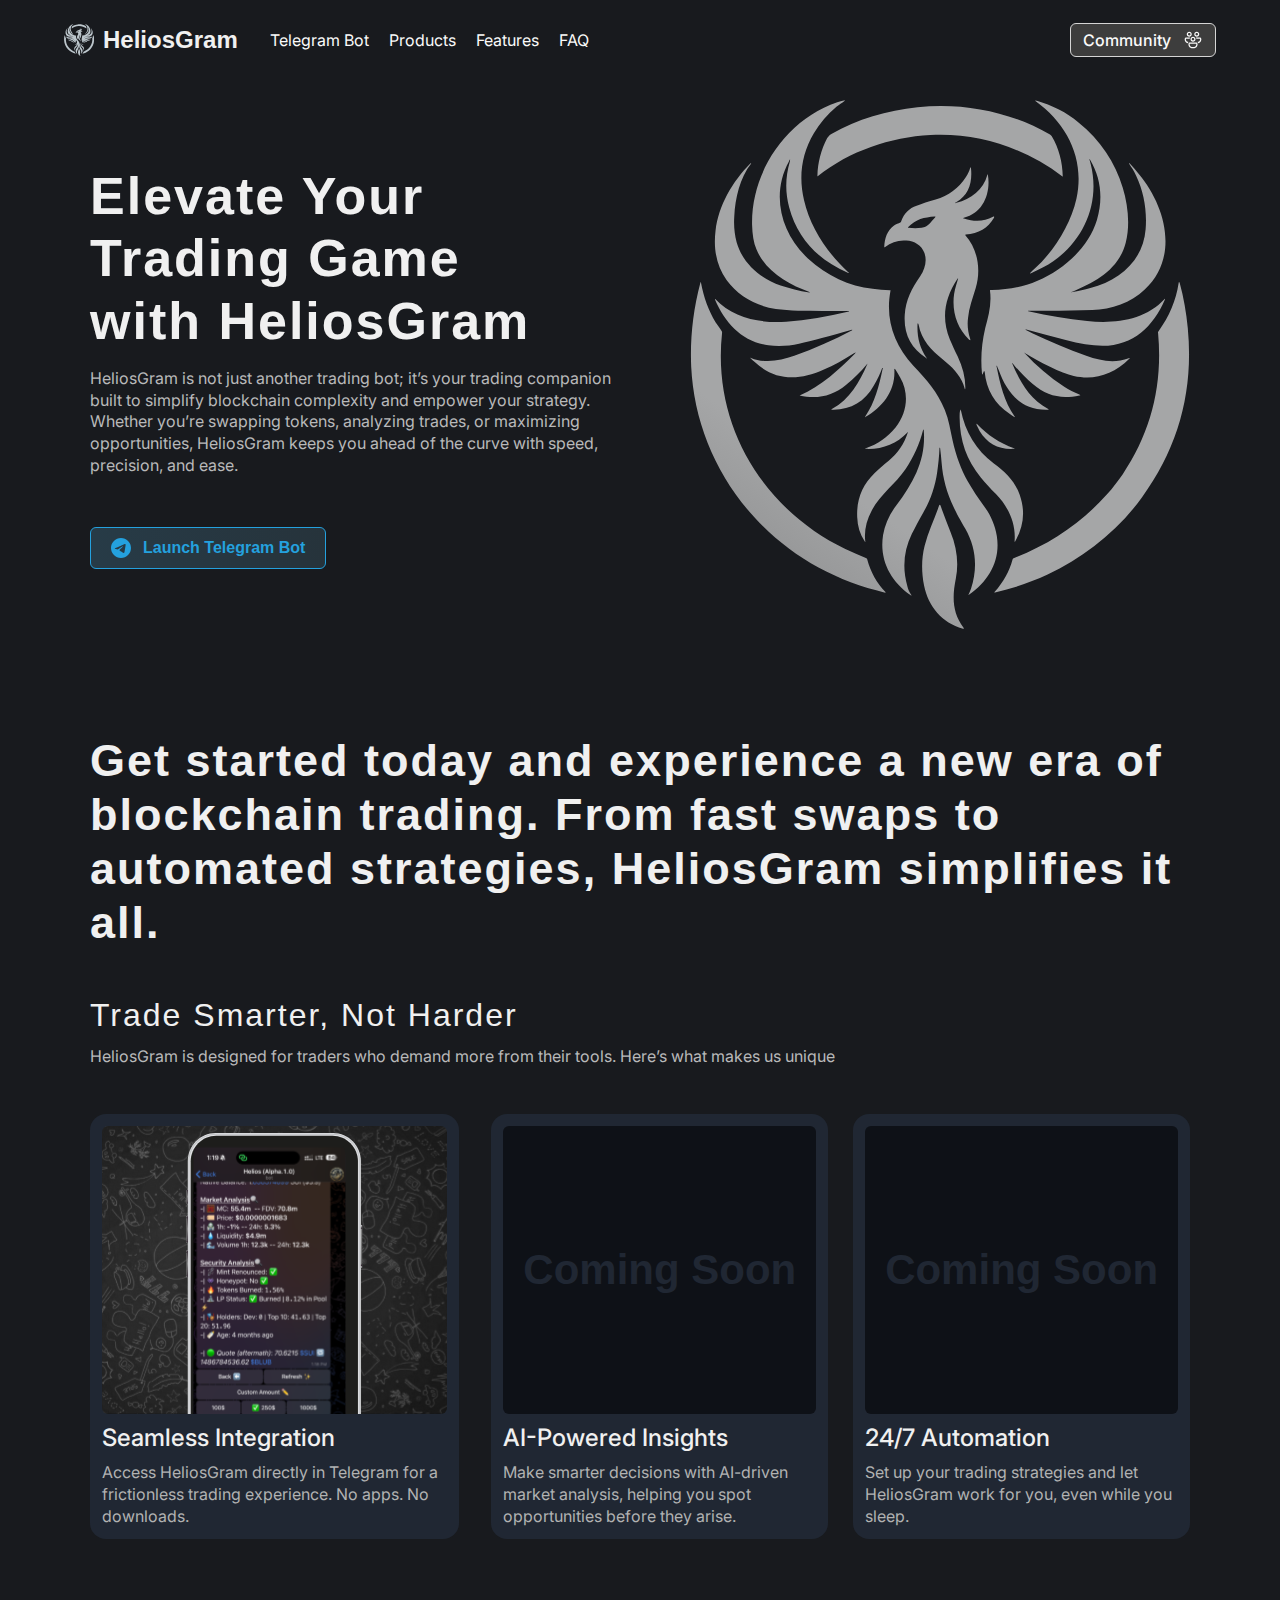
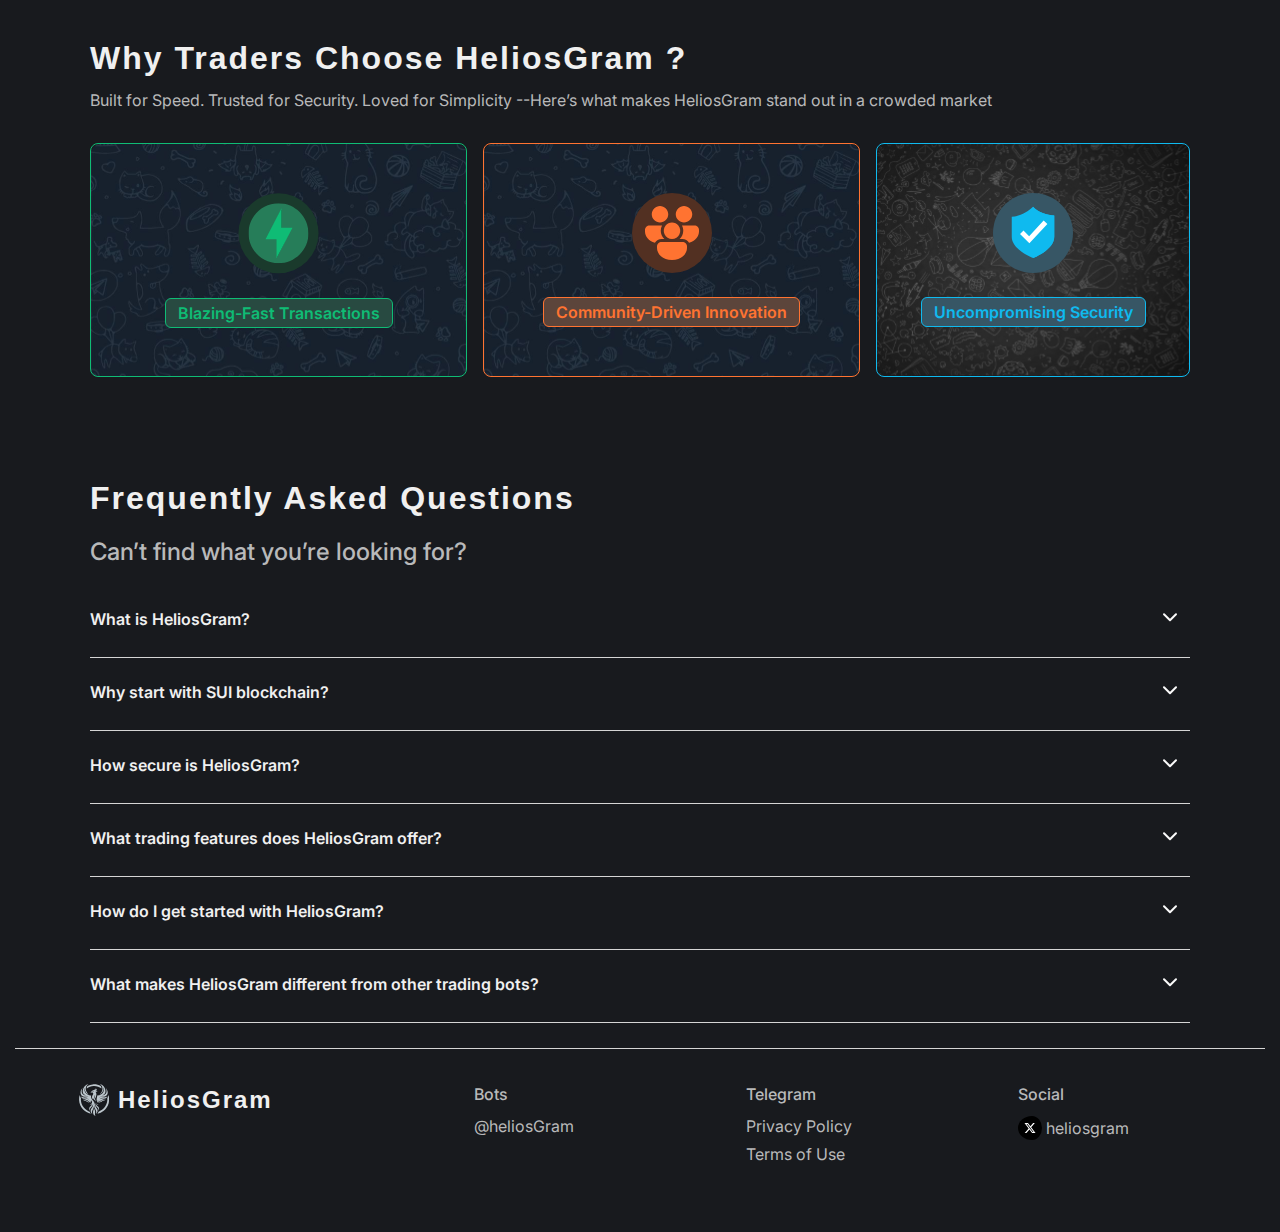
==== commit 4f10381f: "Add files via upload" ====
--- a/index.html
+++ b/index.html
@@ -1 +1 @@
-<!DOCTYPE html><html><head><meta charSet="utf-8" data-next-head=""/><meta name="viewport" content="width=device-width" data-next-head=""/><link rel="preload" href="_next/static/css/b79f17774ecf8e15.css" as="style"/><link rel="preload" href="_next/static/css/23772a8765057008.css" as="style"/><link rel="stylesheet" href="_next/static/css/b79f17774ecf8e15.css" data-n-g=""/><link rel="stylesheet" href="_next/static/css/23772a8765057008.css" data-n-p=""/><noscript data-n-css=""></noscript><script defer="" noModule="" src="_next/static/chunks/polyfills-42372ed130431b0a.js"></script><script src="_next/static/chunks/webpack-8cac0b4b405cede1.js" defer=""></script><script src="_next/static/chunks/framework-e78c0713ba93908d.js" defer=""></script><script src="_next/static/chunks/main-d1f77018c94b60a8.js" defer=""></script><script src="_next/static/chunks/pages/_app-d4f1a726c568391e.js" defer=""></script><script src="_next/static/chunks/pages/index-b4e93a948f2309b6.js" defer=""></script><script src="_next/static/8tIcJhHEPPzpKwdS0FY8B/_buildManifest.js" defer=""></script><script src="_next/static/8tIcJhHEPPzpKwdS0FY8B/_ssgManifest.js" defer=""></script></head><body><link rel="preload" as="image" href="assets/icons/VectorSilver.svg"/><link rel="preload" as="image" href="assets/icons/fluent_people-community-24-regular.svg"/><link rel="preload" as="image" href="assets/icons/Vector_Mob.svg"/><link rel="preload" as="image" href="assets/icons/HamburgerMenu.svg"/><link rel="preload" as="image" href="assets/icons/telegram.svg"/><link rel="preload" as="image" href="assets/icons/Hero-image.svg"/><link rel="preload" as="image" href="assets/icons/Fast.svg"/><link rel="preload" as="image" href="assets/icons/Community.svg"/><link rel="preload" as="image" href="assets/icons/Security.svg"/><link rel="preload" as="image" href="assets/icons/chevron-down.svg"/><link rel="preload" as="image" href="assets/icons/XVector.svg"/><div id="__next"><div class="main"><div><div class="nav_container__LsgXs"><div class="nav_desktop__lcCfY"><div class="nav_tabMain__n9r0T"><div class="nav_tabButton__cC4NE"><div class="nav_logo__iVDtW"><img src="assets/icons/VectorSilver.svg" alt="Vector"/><h1 class="nav_LogoName__fBhuh">HeliosGram</h1></div><div class="nav_divButton__x_Ah0"><a href="#hero" class="nav_button__Zljkw">Telegram Bot</a><a href="#Products" class="nav_button__Zljkw">Products</a><a href="#Features" class="nav_button__Zljkw">Features</a><a href="#Faq" class="nav_button__Zljkw" id="FAQ">FAQ</a></div></div><div class="nav_divLink__sV42Y"><button class="nav_linkButton__H75Ah"><a target="_blank" class="nav_community__dgXW2" href="https://t.me/heliosGram_community">Community</a><img src="assets/icons/fluent_people-community-24-regular.svg" alt=""/></button></div></div></div><div class="nav_mobile__RgoPg"><div class="nav_logo__iVDtW"><img src="assets/icons/Vector_Mob.svg" alt="Vector"/><p class="nav_nameLogo__aefEs">HeliosGram</p></div><button class="nav_closeBurgerButton___l_lF"><img src="assets/icons/HamburgerMenu.svg" alt="Menu"/></button></div></div></div><div class="container"><div class="hero_main__EyHm9" id="hero"><div class="hero_heroText__sYddR"><h1 class="hero_title__sz8SL">Elevate Your Trading Game with HeliosGram</h1><p class="hero_text__51ySn">HeliosGram is not just another trading bot; it’s your trading companion built to simplify blockchain complexity and empower your strategy. Whether you’re swapping tokens, analyzing trades, or maximizing opportunities, HeliosGram keeps you ahead of the curve with speed, precision, and ease.</p><button class="hero_telegramButton__H7Sfe"><a class="hero_linkBot__ozkVD" target="_blank" href="https://t.me/HeliosGram_beta_bot"> <img src="assets/icons/telegram.svg" alt=""/><p>Launch Telegram Bot</p></a></button></div><div class="hero_heroImage__57wG_"><img class="hero_imageHero___tO_v" src="assets/icons/Hero-image.svg" alt="Hero"/></div></div><div class="products_container__43Yzu" id="Products"><div class="products_TitleBig__o7EmJ"><h1 class="products_bigTitle__RSUGu">Get started today and experience a new era of blockchain trading. From fast swaps to automated strategies, HeliosGram simplifies it all.</h1></div><div class="products_mainProducts__6S54E"><p class="products_secondaryTitle__LBayN">Trade Smarter, Not Harder</p><p class="products_text__8kPS4">HeliosGram is designed for traders who demand more from their tools. Here’s what makes us unique</p></div><div class="products_mainSection__VLi_k"><div><div class="products_products_section__c5oe6"><div class="products_ImageBot__CNQD4"></div><div class="products_description__1QHCf"><h2 class="products_h2__2tn8_">Seamless Integration</h2><p class="products_descriptionProduct__gmt1K">Access HeliosGram directly in Telegram for a frictionless trading experience. No apps. No downloads.</p></div></div></div><div class="products_coming__H8xBt"><div class="products_products_section__c5oe6"><div class="products_Image__fEwfU"><p class="products_comingSoon__o4iOI">Coming Soon</p></div><div class="products_description__1QHCf"><h2 class="products_h2__2tn8_">AI-Powered Insights</h2><p class="products_descriptionProduct__gmt1K">Make smarter decisions with AI-driven market analysis, helping you spot opportunities before they arise.</p></div></div><div class="products_products_section__c5oe6"><div class="products_Image__fEwfU"><p class="products_comingSoon__o4iOI">Coming Soon</p></div><div class="products_description__1QHCf"><h2 class="products_h2__2tn8_">24/7 Automation</h2><p class="products_descriptionProduct__gmt1K">Set up your trading strategies and let HeliosGram work for you, even while you sleep.</p></div></div></div></div></div><div class="Features_container__D_ETQ" id="Features"><div class="Features_content__x_nQ4"><p class="Features_secondaryTitle__crkQb">Why Traders Choose HeliosGram ?</p><p class="Features_text__eP6_f">Built for Speed. Trusted for Security. Loved for Simplicity --Here’s what makes HeliosGram stand out in a crowded market</p></div><div class="Features_features__Zn4OG"><div class="feature_container__fJO_N"><div class="feature_content__IEphS"><div class="feature_contentFast__jNgtI"><img src="assets/icons/Fast.svg" alt="TelegramBackground"/><button class="feature_button__Em320"><p> Blazing-Fast Transactions</p></button></div><div class="feature_contentCommunity__GIUCD"><img src="assets/icons/Community.svg" alt="TelegramBackground"/><button class="feature_buttonCommunity__tQSgf"><p>Community-Driven Innovation</p></button></div></div><div class="feature_contentSecurity__gPnMF"><img src="assets/icons/Security.svg" alt="TelegramBackground"/><button class="feature_buttonSecurity__nmUv9"><p>Uncompromising Security</p></button></div></div></div></div><div class="faq_container__yg52O" id="Faq"><div class="faq_content__98_Te"><h1 class="faq_title__KMlSN">Frequently Asked Questions</h1><p class="faq_text__w5TuG">Can’t find what you’re looking for?</p></div><div class="faq_questionResponse__EAn_I"><div class="questions_container__OZt_1"><div class="questions_content__bAy_D"><h1 class="questions_question__jxLYE">What is HeliosGram?</h1><button class="questions_button__YEtwp"><img src="assets/icons/chevron-down.svg" alt="assets/icons/chevron-down.svg"/></button></div></div><div class="questions_container__OZt_1"><div class="questions_content__bAy_D"><h1 class="questions_question__jxLYE">Why start with SUI blockchain?</h1><button class="questions_button__YEtwp"><img src="assets/icons/chevron-down.svg" alt="assets/icons/chevron-down.svg"/></button></div></div><div class="response_container__WlTRa"><div class="response_content__ivEzN"><h1 class="response_question__hwobx">How secure is HeliosGram?</h1><button class="response_button__MwbGQ"><img src="assets/icons/chevron-down.svg" alt="assets/icons/chevron-down.svg"/></button></div></div><div class="response_container__WlTRa"><div class="response_content__ivEzN"><h1 class="response_question__hwobx">What trading features does HeliosGram offer?</h1><button class="response_button__MwbGQ"><img src="assets/icons/chevron-down.svg" alt="assets/icons/chevron-down.svg"/></button></div></div><div class="response_container__WlTRa"><div class="response_content__ivEzN"><h1 class="response_question__hwobx">How do I get started with HeliosGram?</h1><button class="response_button__MwbGQ"><img src="assets/icons/chevron-down.svg" alt="assets/icons/chevron-down.svg"/></button></div></div><div class="response_container__WlTRa"><div class="response_content__ivEzN"><h1 class="response_question__hwobx">What makes HeliosGram different from other trading bots?</h1><button class="response_button__MwbGQ"><img src="assets/icons/chevron-down.svg" alt="assets/icons/chevron-down.svg"/></button></div></div></div></div></div><div class="footer_container__INmFs"><div class="footer_content__eaqNO"><div class="footer_logo__z5B3Q"><img src="assets/icons/VectorSilver.svg" alt="Vector"/><h1 class="footer_nameLogo__Etlvh">HeliosGram</h1></div><div class="footer_contentFooter__OOWwT"><div class="footer_helios__9Y85L"><p class="footer_p__991mU">Helios Bot</p><div class="footer_Links__GB_zy"><a class="footer_Link__YrfQF" target="_blank" href="https://t.me/heliosGram">@TelegramBot</a></div></div><div class="footer_helios__9Y85L"><p class="footer_p__991mU">Telegram</p><div class="footer_Links__GB_zy"><a class="footer_Link__YrfQF">Privacy Policy</a><a class="footer_Link__YrfQF">Terms of Use</a></div></div><div class="footer_helios__9Y85L"><p class="footer_p__991mU">Social</p><div class="footer_Links__GB_zy"><div class="footer_socialLinks__nBnnH"><a class="footer_Link__YrfQF" target="_blank" href="https://x.com/heliosgram"><img class="footer_X__XyJlC" src="assets/icons/XVector.svg" alt=""/><p>heliosgram</p></a></div></div></div></div></div></div></div></div><script id="__NEXT_DATA__" type="application/json">{"props":{"pageProps":{}},"page":"/","query":{},"buildId":"8tIcJhHEPPzpKwdS0FY8B","nextExport":true,"autoExport":true,"isFallback":false,"scriptLoader":[]}</script></body></html>+<!DOCTYPE html><html><head><meta charSet="utf-8" data-next-head=""/><meta name="viewport" content="width=device-width" data-next-head=""/><link rel="preload" href="_next/static/css/b79f17774ecf8e15.css" as="style"/><link rel="preload" href="_next/static/css/d89f0b82f87e34a2.css" as="style"/><link rel="stylesheet" href="_next/static/css/b79f17774ecf8e15.css" data-n-g=""/><link rel="stylesheet" href="_next/static/css/d89f0b82f87e34a2.css" data-n-p=""/><noscript data-n-css=""></noscript><script defer="" noModule="" src="_next/static/chunks/polyfills-42372ed130431b0a.js"></script><script src="_next/static/chunks/webpack-8cac0b4b405cede1.js" defer=""></script><script src="_next/static/chunks/framework-e78c0713ba93908d.js" defer=""></script><script src="_next/static/chunks/main-d1f77018c94b60a8.js" defer=""></script><script src="_next/static/chunks/pages/_app-d4f1a726c568391e.js" defer=""></script><script src="_next/static/chunks/pages/index-e4532c597f19fec4.js" defer=""></script><script src="_next/static/Mg-yziWOhllEyCpaSNfhX/_buildManifest.js" defer=""></script><script src="_next/static/Mg-yziWOhllEyCpaSNfhX/_ssgManifest.js" defer=""></script></head><body><link rel="preload" as="image" href="assets/icons/VectorSilver.svg"/><link rel="preload" as="image" href="assets/icons/fluent_people-community-24-regular.svg"/><link rel="preload" as="image" href="assets/icons/Vector_Mob.svg"/><link rel="preload" as="image" href="assets/icons/HamburgerMenu.svg"/><link rel="preload" as="image" href="assets/icons/telegram.svg"/><link rel="preload" as="image" href="assets/icons/Hero-image.svg"/><link rel="preload" as="image" href="assets/icons/Fast.svg"/><link rel="preload" as="image" href="assets/icons/Community.svg"/><link rel="preload" as="image" href="assets/icons/Security.svg"/><link rel="preload" as="image" href="assets/icons/chevron-down.svg"/><link rel="preload" as="image" href="assets/icons/XVector.svg"/><div id="__next"><div class="main"><div><div class="nav_container__LsgXs"><div class="nav_desktop__lcCfY"><div class="nav_tabMain__n9r0T"><div class="nav_tabButton__cC4NE"><div class="nav_logo__iVDtW"><img src="assets/icons/VectorSilver.svg" alt="Vector"/><h1 class="nav_LogoName__fBhuh">HeliosGram</h1></div><div class="nav_divButton__x_Ah0"><a href="#hero" class="nav_button__Zljkw">Telegram Bot</a><a href="#Products" class="nav_button__Zljkw">Products</a><a href="#Features" class="nav_button__Zljkw">Features</a><a href="#Faq" class="nav_button__Zljkw" id="FAQ">FAQ</a></div></div><div class="nav_divLink__sV42Y"><button class="nav_linkButton__H75Ah"><a target="_blank" class="nav_community__dgXW2" href="https://t.me/heliosGram_community">Community</a><img src="assets/icons/fluent_people-community-24-regular.svg" alt=""/></button></div></div></div><div class="nav_mobile__RgoPg"><div class="nav_logo__iVDtW"><img src="assets/icons/Vector_Mob.svg" alt="Vector"/><p class="nav_nameLogo__aefEs">HeliosGram</p></div><button class="nav_closeBurgerButton___l_lF"><img src="assets/icons/HamburgerMenu.svg" alt="Menu"/></button></div></div></div><div class="container"><div class="hero_main__EyHm9" id="hero"><div class="hero_heroText__sYddR"><h1 class="hero_title__sz8SL">Elevate Your Trading Game with HeliosGram</h1><p class="hero_text__51ySn">HeliosGram is not just another trading bot; it’s your trading companion built to simplify blockchain complexity and empower your strategy. Whether you’re swapping tokens, analyzing trades, or maximizing opportunities, HeliosGram keeps you ahead of the curve with speed, precision, and ease.</p><button class="hero_telegramButton__H7Sfe"><a class="hero_linkBot__ozkVD" target="_blank" href="https://t.me/HeliosGram_beta_bot"> <img src="assets/icons/telegram.svg" alt=""/><p>Launch Telegram Bot</p></a></button></div><div class="hero_heroImage__57wG_"><img class="hero_imageHero___tO_v" src="assets/icons/Hero-image.svg" alt="Hero"/></div></div><div class="products_container__43Yzu" id="Products"><div class="products_TitleBig__o7EmJ"><h1 class="products_bigTitle__RSUGu">Get started today and experience a new era of blockchain trading. From fast swaps to automated strategies, HeliosGram simplifies it all.</h1></div><div class="products_mainProducts__6S54E"><p class="products_secondaryTitle__LBayN">Trade Smarter, Not Harder</p><p class="products_text__8kPS4">HeliosGram is designed for traders who demand more from their tools. Here’s what makes us unique</p></div><div class="products_mainSection__VLi_k"><div><div class="products_products_section__c5oe6"><div class="products_ImageBot__CNQD4"></div><div class="products_description__1QHCf"><h2 class="products_h2__2tn8_">Seamless Integration</h2><p class="products_descriptionProduct__gmt1K">Access HeliosGram directly in Telegram for a frictionless trading experience. No apps. No downloads.</p></div></div></div><div class="products_coming__H8xBt"><div class="products_products_section__c5oe6"><div class="products_Image__fEwfU"><p class="products_comingSoon__o4iOI">Coming Soon</p></div><div class="products_description__1QHCf"><h2 class="products_h2__2tn8_">AI-Powered Insights</h2><p class="products_descriptionProduct__gmt1K">Make smarter decisions with AI-driven market analysis, helping you spot opportunities before they arise.</p></div></div><div class="products_products_section__c5oe6"><div class="products_Image__fEwfU"><p class="products_comingSoon__o4iOI">Coming Soon</p></div><div class="products_description__1QHCf"><h2 class="products_h2__2tn8_">24/7 Automation</h2><p class="products_descriptionProduct__gmt1K">Set up your trading strategies and let HeliosGram work for you, even while you sleep.</p></div></div></div></div></div><div class="Features_container__D_ETQ" id="Features"><div class="Features_content__x_nQ4"><p class="Features_secondaryTitle__crkQb">Why Traders Choose HeliosGram ?</p><p class="Features_text__eP6_f">Built for Speed. Trusted for Security. Loved for Simplicity --Here’s what makes HeliosGram stand out in a crowded market</p></div><div class="Features_features__Zn4OG"><div class="feature_container__fJO_N"><div class="feature_content__IEphS"><div class="feature_contentFast__jNgtI"><img src="assets/icons/Fast.svg" alt="TelegramBackground"/><button class="feature_button__Em320"><p> Blazing-Fast Transactions</p></button></div><div class="feature_contentCommunity__GIUCD"><img src="assets/icons/Community.svg" alt="TelegramBackground"/><button class="feature_buttonCommunity__tQSgf"><p>Community-Driven Innovation</p></button></div></div><div class="feature_contentSecurity__gPnMF"><img src="assets/icons/Security.svg" alt="TelegramBackground"/><button class="feature_buttonSecurity__nmUv9"><p>Uncompromising Security</p></button></div></div></div></div><div class="faq_container__yg52O" id="Faq"><div class="faq_content__98_Te"><h1 class="faq_title__KMlSN">Frequently Asked Questions</h1><p class="faq_text__w5TuG">Can’t find what you’re looking for?</p></div><div class="faq_questionResponse__EAn_I"><div class="questions_container__OZt_1"><div class="questions_content__bAy_D"><h1 class="questions_question__jxLYE">What is HeliosGram?</h1><button class="questions_button__YEtwp"><img src="assets/icons/chevron-down.svg" alt="assets/icons/chevron-down.svg"/></button></div></div><div class="questions_container__OZt_1"><div class="questions_content__bAy_D"><h1 class="questions_question__jxLYE">Why start with SUI blockchain?</h1><button class="questions_button__YEtwp"><img src="assets/icons/chevron-down.svg" alt="assets/icons/chevron-down.svg"/></button></div></div><div class="response_container__WlTRa"><div class="response_content__ivEzN"><h1 class="response_question__hwobx">How secure is HeliosGram?</h1><button class="response_button__MwbGQ"><img src="assets/icons/chevron-down.svg" alt="assets/icons/chevron-down.svg"/></button></div></div><div class="response_container__WlTRa"><div class="response_content__ivEzN"><h1 class="response_question__hwobx">What trading features does HeliosGram offer?</h1><button class="response_button__MwbGQ"><img src="assets/icons/chevron-down.svg" alt="assets/icons/chevron-down.svg"/></button></div></div><div class="response_container__WlTRa"><div class="response_content__ivEzN"><h1 class="response_question__hwobx">How do I get started with HeliosGram?</h1><button class="response_button__MwbGQ"><img src="assets/icons/chevron-down.svg" alt="assets/icons/chevron-down.svg"/></button></div></div><div class="response_container__WlTRa"><div class="response_content__ivEzN"><h1 class="response_question__hwobx">What makes HeliosGram different from other trading bots?</h1><button class="response_button__MwbGQ"><img src="assets/icons/chevron-down.svg" alt="assets/icons/chevron-down.svg"/></button></div></div></div></div></div><div class="footer_container__INmFs"><div class="footer_content__eaqNO"><div class="footer_logo__z5B3Q"><img src="assets/icons/VectorSilver.svg" alt="Vector"/><h1 class="footer_nameLogo__Etlvh">HeliosGram</h1></div><div class="footer_contentFooter__OOWwT"><div class="footer_helios__9Y85L"><p class="footer_p__991mU">Bots</p><div class="footer_Links__GB_zy"><a class="footer_Link__YrfQF" target="_blank" href="https://t.me/heliosGram_beta_bot">@heliosGram</a></div></div><div class="footer_helios__9Y85L"><p class="footer_p__991mU">Telegram</p><div class="footer_Links__GB_zy"><a class="footer_Link__YrfQF" href="https://telegram.org/privacy" target="_blank">Privacy Policy</a><a class="footer_Link__YrfQF" href="https://telegram.org/faq" target="_blank">Terms of Use</a></div></div><div class="footer_helios__9Y85L"><p class="footer_p__991mU">Social</p><div class="footer_Links__GB_zy"><div class="footer_socialLinks__nBnnH"><a class="footer_Link__YrfQF" target="_blank" href="https://x.com/heliosgram"><img class="footer_X__XyJlC" src="assets/icons/XVector.svg" alt=""/><p>heliosgram</p></a></div></div></div></div></div></div></div></div><script id="__NEXT_DATA__" type="application/json">{"props":{"pageProps":{}},"page":"/","query":{},"buildId":"Mg-yziWOhllEyCpaSNfhX","nextExport":true,"autoExport":true,"isFallback":false,"scriptLoader":[]}</script></body></html>--- a/_next/static/css/d89f0b82f87e34a2.css
+++ b/_next/static/css/d89f0b82f87e34a2.css
@@ -0,0 +1 @@
+.hero_main__EyHm9{display:flex;justify-content:space-between;align-items:center;width:-moz-fit-content;width:fit-content}.hero_heroText__sYddR{display:flex;flex-direction:column;justify-content:center;align-items:flex-start;gap:16px}.hero_title__sz8SL{font-family:DS-Digital,sans-serif;color:#f0f0f0;font-size:52px;font-weight:700;max-width:80%;line-height:120%;letter-spacing:2px}.hero_text__51ySn{color:#b8b9ba;font-size:16px;font-family:inter,sans-serif;font-weight:400;max-width:90%;line-height:135%}.hero_telegramButton__H7Sfe{padding:10px 20px;border:1px solid #24a1de;border-radius:6px;background:linear-gradient(90deg,#273b47,#26333b);cursor:pointer;text-align:center;margin-top:35px}.hero_linkBot__ozkVD,.hero_telegramButton__H7Sfe{display:flex;font-size:16px;font-weight:700;font-family:DS-Digital,sans-serif;color:#24a1de;text-decoration:none}.hero_linkBot__ozkVD{justify-content:center;align-items:center;gap:12px}.hero_telegramButton__H7Sfe:hover{background:#3754629d}.hero_imageHero___tO_v{z-index:10}@keyframes hero_imageHero___tO_v{0%{filter:brightness(1)}50%{filter:brightness(0) invert(1)}to{filter:brightness(1);color:#fafafa}}.hero_heroImage__57wG_{width:-moz-fit-content;width:fit-content;animation:hero_imageHero___tO_v 10s linear infinite}@media (max-width:1025px){.hero_title__sz8SL{font-size:42px}.hero_imageHero___tO_v{width:400px}.hero_main__EyHm9{max-width:90%;align-items:center}}@media (max-width:768px){.hero_imageHero___tO_v{width:300px}.hero_main__EyHm9{max-width:90%;align-items:center}}@media (max-width:700px){.hero_heroImage__57wG_{display:none;overflow:hidden;height:0;width:0}.hero_main__EyHm9{max-width:90%;align-items:center}}.Features_container__D_ETQ{max-width:100%;height:-moz-fit-content;height:fit-content;gap:32px}.Features_container__D_ETQ,.Features_content__x_nQ4{display:flex;flex-direction:column;width:100%;justify-content:center;align-items:flex-start}.Features_content__x_nQ4{gap:12px}.Features_secondaryTitle__crkQb{color:#f0f0f0;font-family:DS-Digital,sans-serif;font-size:32px;font-weight:700;line-height:120%;letter-spacing:2px}.Features_text__eP6_f{color:#b8b9ba;font-family:inter,sans-serif;font-size:16px;font-weight:400;line-height:135%}.Features_features__Zn4OG{display:flex;justify-content:center;align-items:center;width:100%;height:-moz-fit-content;height:fit-content}@media (max-width:1025px){.Features_container__D_ETQ{max-width:90%;align-items:center}}@import url("https://fonts.cdnfonts.com/css/ds-digital");.feature_container__fJO_N{display:flex;width:100%;justify-content:space-between;align-items:center;gap:16px}.feature_contentFast__jNgtI{display:flex;flex-direction:column;justify-content:center;align-items:center;background-image:url(/assets/icons/Blue_background.svg);background-size:cover;background-repeat:no-repeat;flex:1 1;height:232px;max-width:95%;gap:24px;border:1px solid #0fbc75;border-radius:8px}.feature_button__Em320{font-family:inter,sans-serif;font-size:16px;font-weight:600;color:#0fbc75;padding:4px 12px;background-color:#284a41;border:1px solid #0fbc75;border-radius:6px}.feature_contentCommunity__GIUCD{display:flex;flex-direction:column;justify-content:center;align-items:center;background-image:url(/assets/icons/Blue_background.svg);background-size:cover;background-repeat:no-repeat;flex:1 1;max-width:95%;height:232px;gap:24px;border:1px solid #ff7331;border-radius:8px}.feature_buttonCommunity__tQSgf{font-family:inter,sans-serif;font-size:16px;font-weight:600;color:#ff7331;padding:4px 12px;background-color:#5c453b;border:1px solid #ff7331;border-radius:6px}.feature_contentSecurity__gPnMF{display:flex;flex-direction:column;justify-content:center;align-items:center;background-image:url(/assets/icons/black_background.svg);background-size:cover;background-repeat:no-repeat;flex:1 1;max-width:95%;height:232px;gap:24px;border:1px solid #0fbaef;border-radius:8px}.feature_content__IEphS{display:flex;justify-content:space-between;align-items:flex-start;gap:16px;width:70%}.feature_buttonSecurity__nmUv9{font-family:inter,sans-serif;font-size:16px;font-weight:600;color:#0fbaef;padding:4px 12px;background-color:#375665;border:1px solid #0fbaef;border-radius:6px}.feature_contentFast__jNgtI:hover{box-shadow:0 0 5px 5px #0fbc74,0 0 5px 5px rgba(0,255,0,.3)}.feature_contentCommunity__GIUCD:hover{box-shadow:0 0 5px 5px #ff7331,0 0 5px 5px rgba(255,114,49,.541)}.feature_contentSecurity__gPnMF:hover{box-shadow:0 0 5px 5px #0fbaef,0 0 5px 5px rgba(15,187,239,.632)}@media (max-width:768px){.feature_buttonCommunity__tQSgf,.feature_button__Em320{padding:4px 6px}.feature_contentCommunity__GIUCD,.feature_contentFast__jNgtI{padding:0 24px}.feature_container__fJO_N{flex-direction:column;align-items:flex-start;gap:32px}.feature_content__IEphS{width:100%;gap:45px}.feature_contentSecurity__gPnMF{padding:36px 24px}}@media (max-width:550px){.feature_content__IEphS{flex-direction:column;justify-content:center;align-items:center}.feature_contentCommunity__GIUCD,.feature_contentFast__jNgtI,.feature_contentSecurity__gPnMF{width:70%;padding:60px 24px}.feature_container__fJO_N{align-items:center}}.nav_container__LsgXs{background-color:#181a1e;height:80px;width:100vw;position:fixed;left:0;right:0}.nav_container__LsgXs,.nav_desktop__lcCfY{display:flex;align-items:center;justify-content:center}.nav_mobile__RgoPg{display:none;justify-content:center;flex-direction:column;z-index:1000}.nav_hamburgerMenu__aAzqK{display:none;height:100vh;width:100vw;position:fixed;background-color:#181a1e;top:0}.nav_nameLogo__aefEs{color:#f0f0f0;font-size:20px;font-weight:700;font-family:DS-Digital,sans-serif}.nav_closeBurgerButton___l_lF:hover{cursor:pointer}.nav_closeBurgerButton___l_lF{position:fixed;background-color:transparent;border:none;top:20px;right:20px;z-index:1000}.nav_link__SwSmx{color:#f0f0f0;text-decoration:none;font-size:16px;font-family:inter,sans-serif}.nav_tabMain__n9r0T{display:flex;justify-content:space-between;align-items:center;width:100vw;height:80px;background-color:#181a1e;max-width:90%}.nav_tabButton__cC4NE{display:flex;justify-content:flex-start;align-items:center;gap:32px;width:100%;z-index:50}.nav_logo__iVDtW{gap:8px}.nav_divButton__x_Ah0,.nav_logo__iVDtW{display:flex;justify-content:center;align-items:center}.nav_divButton__x_Ah0{gap:20px}.nav_divLink__sV42Y{display:flex;justify-content:flex-end;align-items:center;width:100%;gap:12px;z-index:50}.nav_LogoName__fBhuh{font-family:DS-Digital,sans-serif;font-size:24px;color:#f0f0f0;font-weight:700}.nav_button__Zljkw{font-size:16px;font-weight:400;background-color:transparent;border:none;color:#fafafa;font-family:inter,sans-serif;text-decoration:none}.nav_button__Zljkw:hover{color:#0fbaef;cursor:pointer}.nav_linkButton__H75Ah{display:flex;font-family:inter;font-size:16px;font-weight:700;background-color:#3d3d3d;color:#fafafa;padding:6px 12px;border:1px solid #d5d5d5;border-radius:6px;align-items:center;justify-content:center;gap:12px}.nav_linkButton__H75Ah:hover{background-color:transparent;cursor:pointer}.nav_linkIcon__zksST{color:#fafafa;justify-content:center;align-items:center}.nav_community__dgXW2{text-decoration:none;color:#fafafa;font-size:16px;font-weight:500}@media (max-width:700px){.nav_desktop__lcCfY{display:none}.nav_mobile__RgoPg{display:flex}.nav_hamburgerMenu__aAzqK{flex-direction:column;gap:5%;left:0;top:79px}.nav_hamburgerMenu__aAzqK,.nav_logo__iVDtW{display:flex;align-items:center;justify-content:center}.nav_logo__iVDtW{position:absolute;gap:6%;top:20px;left:20px}}.products_container__43Yzu{display:flex;flex-direction:column;align-items:flex-start;justify-content:center;width:100%;gap:46px}.products_bigTitle__RSUGu{font-family:DS-Digital,sans-serif;font-size:45px;font-weight:700;color:#f0f0f0;line-height:120%;width:-moz-fit-content;width:fit-content;letter-spacing:2px}.products_mainProducts__6S54E{display:flex;flex-direction:column;align-items:flex-start;justify-content:center;width:-moz-fit-content;width:fit-content;gap:12px}.products_secondaryTitle__LBayN{font-family:DS-Digital,sans-serif;font-size:32px;font-weight:400;color:#f0f0f0;line-height:120%;letter-spacing:2px}.products_text__8kPS4{font-family:inter,sans-serif;font-size:16px;font-weight:400;color:#b8b9ba;line-height:135%}.products_mainSection__VLi_k{display:flex;justify-content:center;align-items:center;gap:32px;width:100%}.products_products_section__c5oe6{display:flex;flex-direction:column;flex:1 1;width:-moz-fit-content;width:fit-content;height:-moz-fit-content;height:fit-content;background-color:#202733;padding:12px;border-radius:16px;border:none;gap:8px}.products_ImageBot__CNQD4{background-image:url(/assets/icons/bg_ProductBot.svg);background-position:50%;background-size:cover;background-repeat:no-repeat;border-radius:6px}.products_ImageBot__CNQD4,.products_Image__fEwfU{display:flex;justify-content:center;align-items:center;height:288px}.products_Image__fEwfU{background-color:#0e1117;border:none;border-radius:6px}.products_TitleBig__o7EmJ{display:flex;align-items:center;width:100%;justify-content:center}.products_comingSoon__o4iOI{font-family:DS-Digital,sans-serif;font-size:42px;font-weight:700;text-align:center;line-height:135%;color:#202733}.products_description__1QHCf{display:flex;flex-direction:column;justify-content:center;align-items:flex-start;gap:8px}.products_h2__2tn8_{font-family:inter,sans-serif;font-size:24px;font-weight:500;color:#f0f0f0;line-height:135%}.products_descriptionProduct__gmt1K{font-family:inter,sans-serif;font-size:16px;font-weight:400;color:#b1b2b2;line-height:135%}.products_telegramBot__li9XF{width:min-content}.products_coming__H8xBt{display:flex;gap:25px}@media (max-width:1025px){.products_bigTitle__RSUGu{font-size:42px}.products_container__43Yzu{align-items:center;max-width:90%}}@media (max-width:768px){.products_mainSection__VLi_k{flex-direction:column}}@media (max-width:600px){.products_coming__H8xBt{flex-direction:column}}.faq_container__yg52O{width:100%}.faq_container__yg52O,.faq_content__98_Te{display:flex;flex-direction:column;justify-content:center;align-items:flex-start;gap:16px}.faq_title__KMlSN{font-family:DS-Digital,sans-serif;font-size:32px;font-weight:700;color:#f0f0f0;line-height:135%;letter-spacing:2px}.faq_text__w5TuG{font-family:inter,sans-serif;font-size:24px;font-weight:500;color:#b8b9ba;line-height:135%}.faq_questionResponse__EAn_I{display:flex;flex-direction:column;margin-bottom:25px;width:100%}@media (max-width:1025px){.faq_container__yg52O{max-width:90%;align-items:center}.faq_content__98_Te{width:100%;align-items:flex-start}}.questions_container__OZt_1{display:flex;flex-direction:column;justify-content:center;align-items:flex-start;width:100%}.questions_content__bAy_D{display:flex;justify-content:space-between;align-items:center;width:100%;border-bottom:1px solid #d5d5d5;padding-bottom:16px;padding-top:12px}.questions_question__jxLYE{color:#f0f0f0;font-family:inter,sans-serif;font-size:16px;font-weight:600}.questions_response__IUovW{display:flex;justify-content:center;align-items:flex-start;width:-moz-fit-content;width:fit-content;padding:22px 2px}.questions_button__YEtwp:hover{cursor:pointer}.questions_button__YEtwp{background-color:transparent;padding:8px;border:none}.questions_responseText__Ol3LL{color:#b8b9ba;font-size:16px;font-family:inter,sans-serif;font-weight:400;width:100%;padding-left:2px}.response_container__WlTRa{display:flex;flex-direction:column;justify-content:center;align-items:flex-start;width:100%}.response_content__ivEzN{display:flex;justify-content:space-between;align-items:center;width:100%;border-bottom:1px solid #d5d5d5;padding:12px 0 16px}.response_question__hwobx{color:#f0f0f0;font-family:inter,sans-serif;font-size:16px;font-weight:600}.response_response__OHqq_{display:flex;flex-direction:column;justify-content:center;align-items:flex-start;width:-moz-fit-content;width:fit-content;color:#fafafa;padding:22px 2px;gap:8px}.response_button__MwbGQ:hover{cursor:pointer}.response_button__MwbGQ{background-color:transparent;padding:8px;border:none}.response_responseUl__VdPee{list-style:none;font-size:16px;width:100%}.response_li__rphSr,.response_responseUl__VdPee{text-decoration:none;color:#b8b9ba;font-family:inter,sans-serif;line-height:135%}.response_li__rphSr{font-weight:400;padding-left:2px}.footer_container__INmFs{display:flex;justify-content:center;align-items:center;width:100vw;margin-bottom:60px;max-width:98%}.footer_content__eaqNO{display:flex;align-items:flex-start;justify-content:space-between;width:100%;max-width:1250px;border-top:1px solid #d5d5d5}.footer_logo__z5B3Q{display:flex;justify-content:flex-start;align-items:center;gap:8px;margin-top:35px;flex:1 1;margin-left:4rem}.footer_nameLogo__Etlvh{font-family:DS-Digital,sans-serif;color:#f0f0f0;font-size:24px;font-weight:700;letter-spacing:2px;line-height:135%}.footer_contentFooter__OOWwT{display:flex;justify-content:flex-end;align-items:flex-start;flex:2 1;padding-top:35px;gap:25px}.footer_helios__9Y85L{display:flex;flex-direction:column;justify-content:space-between;align-items:flex-start;flex:1 1;gap:12px;width:-moz-fit-content;width:fit-content}.footer_p__991mU{color:#b8b9ba;font-family:inter,sans-serif;font-weight:500;font-size:16px}.footer_Links__GB_zy{display:flex;flex-direction:column;width:max-content}.footer_Link__YrfQF{color:#b8b9ba;font-family:inter,sans-serif;font-size:16px;font-weight:400;text-decoration:none;justify-content:start;align-items:center;padding-bottom:8px;display:flex}.footer_socialLinks__nBnnH{display:flex;justify-content:center;align-items:center}.footer_X__XyJlC{border-radius:100%;height:24px;width:24px;padding-right:4px}.footer_Link__YrfQF:hover{text-decoration:underline;color:#0fbaef;cursor:pointer}@media (max-width:602px){.footer_container__INmFs{gap:32px}.footer_logo__z5B3Q{margin:0}.footer_content__eaqNO{flex-direction:column;padding:40px}.footer_contentFooter__OOWwT{width:100%;justify-content:space-around;align-items:flex-start}.footer_helios__9Y85L{align-items:center}}@media (max-width:470px){.footer_contentFooter__OOWwT{flex-direction:column;max-width:96%}.footer_helios__9Y85L{align-items:flex-start}}--- a/_next/static/css/d89f0b82f87e34a2.css
+++ b/_next/static/css/d89f0b82f87e34a2.css
@@ -0,0 +1 @@
+.hero_main__EyHm9{display:flex;justify-content:space-between;align-items:center;width:-moz-fit-content;width:fit-content}.hero_heroText__sYddR{display:flex;flex-direction:column;justify-content:center;align-items:flex-start;gap:16px}.hero_title__sz8SL{font-family:DS-Digital,sans-serif;color:#f0f0f0;font-size:52px;font-weight:700;max-width:80%;line-height:120%;letter-spacing:2px}.hero_text__51ySn{color:#b8b9ba;font-size:16px;font-family:inter,sans-serif;font-weight:400;max-width:90%;line-height:135%}.hero_telegramButton__H7Sfe{padding:10px 20px;border:1px solid #24a1de;border-radius:6px;background:linear-gradient(90deg,#273b47,#26333b);cursor:pointer;text-align:center;margin-top:35px}.hero_linkBot__ozkVD,.hero_telegramButton__H7Sfe{display:flex;font-size:16px;font-weight:700;font-family:DS-Digital,sans-serif;color:#24a1de;text-decoration:none}.hero_linkBot__ozkVD{justify-content:center;align-items:center;gap:12px}.hero_telegramButton__H7Sfe:hover{background:#3754629d}.hero_imageHero___tO_v{z-index:10}@keyframes hero_imageHero___tO_v{0%{filter:brightness(1)}50%{filter:brightness(0) invert(1)}to{filter:brightness(1);color:#fafafa}}.hero_heroImage__57wG_{width:-moz-fit-content;width:fit-content;animation:hero_imageHero___tO_v 10s linear infinite}@media (max-width:1025px){.hero_title__sz8SL{font-size:42px}.hero_imageHero___tO_v{width:400px}.hero_main__EyHm9{max-width:90%;align-items:center}}@media (max-width:768px){.hero_imageHero___tO_v{width:300px}.hero_main__EyHm9{max-width:90%;align-items:center}}@media (max-width:700px){.hero_heroImage__57wG_{display:none;overflow:hidden;height:0;width:0}.hero_main__EyHm9{max-width:90%;align-items:center}}.Features_container__D_ETQ{max-width:100%;height:-moz-fit-content;height:fit-content;gap:32px}.Features_container__D_ETQ,.Features_content__x_nQ4{display:flex;flex-direction:column;width:100%;justify-content:center;align-items:flex-start}.Features_content__x_nQ4{gap:12px}.Features_secondaryTitle__crkQb{color:#f0f0f0;font-family:DS-Digital,sans-serif;font-size:32px;font-weight:700;line-height:120%;letter-spacing:2px}.Features_text__eP6_f{color:#b8b9ba;font-family:inter,sans-serif;font-size:16px;font-weight:400;line-height:135%}.Features_features__Zn4OG{display:flex;justify-content:center;align-items:center;width:100%;height:-moz-fit-content;height:fit-content}@media (max-width:1025px){.Features_container__D_ETQ{max-width:90%;align-items:center}}@import url("https://fonts.cdnfonts.com/css/ds-digital");.feature_container__fJO_N{display:flex;width:100%;justify-content:space-between;align-items:center;gap:16px}.feature_contentFast__jNgtI{display:flex;flex-direction:column;justify-content:center;align-items:center;background-image:url(/assets/icons/Blue_background.svg);background-size:cover;background-repeat:no-repeat;flex:1 1;height:232px;max-width:95%;gap:24px;border:1px solid #0fbc75;border-radius:8px}.feature_button__Em320{font-family:inter,sans-serif;font-size:16px;font-weight:600;color:#0fbc75;padding:4px 12px;background-color:#284a41;border:1px solid #0fbc75;border-radius:6px}.feature_contentCommunity__GIUCD{display:flex;flex-direction:column;justify-content:center;align-items:center;background-image:url(/assets/icons/Blue_background.svg);background-size:cover;background-repeat:no-repeat;flex:1 1;max-width:95%;height:232px;gap:24px;border:1px solid #ff7331;border-radius:8px}.feature_buttonCommunity__tQSgf{font-family:inter,sans-serif;font-size:16px;font-weight:600;color:#ff7331;padding:4px 12px;background-color:#5c453b;border:1px solid #ff7331;border-radius:6px}.feature_contentSecurity__gPnMF{display:flex;flex-direction:column;justify-content:center;align-items:center;background-image:url(/assets/icons/black_background.svg);background-size:cover;background-repeat:no-repeat;flex:1 1;max-width:95%;height:232px;gap:24px;border:1px solid #0fbaef;border-radius:8px}.feature_content__IEphS{display:flex;justify-content:space-between;align-items:flex-start;gap:16px;width:70%}.feature_buttonSecurity__nmUv9{font-family:inter,sans-serif;font-size:16px;font-weight:600;color:#0fbaef;padding:4px 12px;background-color:#375665;border:1px solid #0fbaef;border-radius:6px}.feature_contentFast__jNgtI:hover{box-shadow:0 0 5px 5px #0fbc74,0 0 5px 5px rgba(0,255,0,.3)}.feature_contentCommunity__GIUCD:hover{box-shadow:0 0 5px 5px #ff7331,0 0 5px 5px rgba(255,114,49,.541)}.feature_contentSecurity__gPnMF:hover{box-shadow:0 0 5px 5px #0fbaef,0 0 5px 5px rgba(15,187,239,.632)}@media (max-width:768px){.feature_buttonCommunity__tQSgf,.feature_button__Em320{padding:4px 6px}.feature_contentCommunity__GIUCD,.feature_contentFast__jNgtI{padding:0 24px}.feature_container__fJO_N{flex-direction:column;align-items:flex-start;gap:32px}.feature_content__IEphS{width:100%;gap:45px}.feature_contentSecurity__gPnMF{padding:36px 24px}}@media (max-width:550px){.feature_content__IEphS{flex-direction:column;justify-content:center;align-items:center}.feature_contentCommunity__GIUCD,.feature_contentFast__jNgtI,.feature_contentSecurity__gPnMF{width:70%;padding:60px 24px}.feature_container__fJO_N{align-items:center}}.nav_container__LsgXs{background-color:#181a1e;height:80px;width:100vw;position:fixed;left:0;right:0}.nav_container__LsgXs,.nav_desktop__lcCfY{display:flex;align-items:center;justify-content:center}.nav_mobile__RgoPg{display:none;justify-content:center;flex-direction:column;z-index:1000}.nav_hamburgerMenu__aAzqK{display:none;height:100vh;width:100vw;position:fixed;background-color:#181a1e;top:0}.nav_nameLogo__aefEs{color:#f0f0f0;font-size:20px;font-weight:700;font-family:DS-Digital,sans-serif}.nav_closeBurgerButton___l_lF:hover{cursor:pointer}.nav_closeBurgerButton___l_lF{position:fixed;background-color:transparent;border:none;top:20px;right:20px;z-index:1000}.nav_link__SwSmx{color:#f0f0f0;text-decoration:none;font-size:16px;font-family:inter,sans-serif}.nav_tabMain__n9r0T{display:flex;justify-content:space-between;align-items:center;width:100vw;height:80px;background-color:#181a1e;max-width:90%}.nav_tabButton__cC4NE{display:flex;justify-content:flex-start;align-items:center;gap:32px;width:100%;z-index:50}.nav_logo__iVDtW{gap:8px}.nav_divButton__x_Ah0,.nav_logo__iVDtW{display:flex;justify-content:center;align-items:center}.nav_divButton__x_Ah0{gap:20px}.nav_divLink__sV42Y{display:flex;justify-content:flex-end;align-items:center;width:100%;gap:12px;z-index:50}.nav_LogoName__fBhuh{font-family:DS-Digital,sans-serif;font-size:24px;color:#f0f0f0;font-weight:700}.nav_button__Zljkw{font-size:16px;font-weight:400;background-color:transparent;border:none;color:#fafafa;font-family:inter,sans-serif;text-decoration:none}.nav_button__Zljkw:hover{color:#0fbaef;cursor:pointer}.nav_linkButton__H75Ah{display:flex;font-family:inter;font-size:16px;font-weight:700;background-color:#3d3d3d;color:#fafafa;padding:6px 12px;border:1px solid #d5d5d5;border-radius:6px;align-items:center;justify-content:center;gap:12px}.nav_linkButton__H75Ah:hover{background-color:transparent;cursor:pointer}.nav_linkIcon__zksST{color:#fafafa;justify-content:center;align-items:center}.nav_community__dgXW2{text-decoration:none;color:#fafafa;font-size:16px;font-weight:500}@media (max-width:700px){.nav_desktop__lcCfY{display:none}.nav_mobile__RgoPg{display:flex}.nav_hamburgerMenu__aAzqK{flex-direction:column;gap:5%;left:0;top:79px}.nav_hamburgerMenu__aAzqK,.nav_logo__iVDtW{display:flex;align-items:center;justify-content:center}.nav_logo__iVDtW{position:absolute;gap:6%;top:20px;left:20px}}.products_container__43Yzu{display:flex;flex-direction:column;align-items:flex-start;justify-content:center;width:100%;gap:46px}.products_bigTitle__RSUGu{font-family:DS-Digital,sans-serif;font-size:45px;font-weight:700;color:#f0f0f0;line-height:120%;width:-moz-fit-content;width:fit-content;letter-spacing:2px}.products_mainProducts__6S54E{display:flex;flex-direction:column;align-items:flex-start;justify-content:center;width:-moz-fit-content;width:fit-content;gap:12px}.products_secondaryTitle__LBayN{font-family:DS-Digital,sans-serif;font-size:32px;font-weight:400;color:#f0f0f0;line-height:120%;letter-spacing:2px}.products_text__8kPS4{font-family:inter,sans-serif;font-size:16px;font-weight:400;color:#b8b9ba;line-height:135%}.products_mainSection__VLi_k{display:flex;justify-content:center;align-items:center;gap:32px;width:100%}.products_products_section__c5oe6{display:flex;flex-direction:column;flex:1 1;width:-moz-fit-content;width:fit-content;height:-moz-fit-content;height:fit-content;background-color:#202733;padding:12px;border-radius:16px;border:none;gap:8px}.products_ImageBot__CNQD4{background-image:url(/assets/icons/bg_ProductBot.svg);background-position:50%;background-size:cover;background-repeat:no-repeat;border-radius:6px}.products_ImageBot__CNQD4,.products_Image__fEwfU{display:flex;justify-content:center;align-items:center;height:288px}.products_Image__fEwfU{background-color:#0e1117;border:none;border-radius:6px}.products_TitleBig__o7EmJ{display:flex;align-items:center;width:100%;justify-content:center}.products_comingSoon__o4iOI{font-family:DS-Digital,sans-serif;font-size:42px;font-weight:700;text-align:center;line-height:135%;color:#202733}.products_description__1QHCf{display:flex;flex-direction:column;justify-content:center;align-items:flex-start;gap:8px}.products_h2__2tn8_{font-family:inter,sans-serif;font-size:24px;font-weight:500;color:#f0f0f0;line-height:135%}.products_descriptionProduct__gmt1K{font-family:inter,sans-serif;font-size:16px;font-weight:400;color:#b1b2b2;line-height:135%}.products_telegramBot__li9XF{width:min-content}.products_coming__H8xBt{display:flex;gap:25px}@media (max-width:1025px){.products_bigTitle__RSUGu{font-size:42px}.products_container__43Yzu{align-items:center;max-width:90%}}@media (max-width:768px){.products_mainSection__VLi_k{flex-direction:column}}@media (max-width:600px){.products_coming__H8xBt{flex-direction:column}}.faq_container__yg52O{width:100%}.faq_container__yg52O,.faq_content__98_Te{display:flex;flex-direction:column;justify-content:center;align-items:flex-start;gap:16px}.faq_title__KMlSN{font-family:DS-Digital,sans-serif;font-size:32px;font-weight:700;color:#f0f0f0;line-height:135%;letter-spacing:2px}.faq_text__w5TuG{font-family:inter,sans-serif;font-size:24px;font-weight:500;color:#b8b9ba;line-height:135%}.faq_questionResponse__EAn_I{display:flex;flex-direction:column;margin-bottom:25px;width:100%}@media (max-width:1025px){.faq_container__yg52O{max-width:90%;align-items:center}.faq_content__98_Te{width:100%;align-items:flex-start}}.questions_container__OZt_1{display:flex;flex-direction:column;justify-content:center;align-items:flex-start;width:100%}.questions_content__bAy_D{display:flex;justify-content:space-between;align-items:center;width:100%;border-bottom:1px solid #d5d5d5;padding-bottom:16px;padding-top:12px}.questions_question__jxLYE{color:#f0f0f0;font-family:inter,sans-serif;font-size:16px;font-weight:600}.questions_response__IUovW{display:flex;justify-content:center;align-items:flex-start;width:-moz-fit-content;width:fit-content;padding:22px 2px}.questions_button__YEtwp:hover{cursor:pointer}.questions_button__YEtwp{background-color:transparent;padding:8px;border:none}.questions_responseText__Ol3LL{color:#b8b9ba;font-size:16px;font-family:inter,sans-serif;font-weight:400;width:100%;padding-left:2px}.response_container__WlTRa{display:flex;flex-direction:column;justify-content:center;align-items:flex-start;width:100%}.response_content__ivEzN{display:flex;justify-content:space-between;align-items:center;width:100%;border-bottom:1px solid #d5d5d5;padding:12px 0 16px}.response_question__hwobx{color:#f0f0f0;font-family:inter,sans-serif;font-size:16px;font-weight:600}.response_response__OHqq_{display:flex;flex-direction:column;justify-content:center;align-items:flex-start;width:-moz-fit-content;width:fit-content;color:#fafafa;padding:22px 2px;gap:8px}.response_button__MwbGQ:hover{cursor:pointer}.response_button__MwbGQ{background-color:transparent;padding:8px;border:none}.response_responseUl__VdPee{list-style:none;font-size:16px;width:100%}.response_li__rphSr,.response_responseUl__VdPee{text-decoration:none;color:#b8b9ba;font-family:inter,sans-serif;line-height:135%}.response_li__rphSr{font-weight:400;padding-left:2px}.footer_container__INmFs{display:flex;justify-content:center;align-items:center;width:100vw;margin-bottom:60px;max-width:98%}.footer_content__eaqNO{display:flex;align-items:flex-start;justify-content:space-between;width:100%;max-width:1250px;border-top:1px solid #d5d5d5}.footer_logo__z5B3Q{display:flex;justify-content:flex-start;align-items:center;gap:8px;margin-top:35px;flex:1 1;margin-left:4rem}.footer_nameLogo__Etlvh{font-family:DS-Digital,sans-serif;color:#f0f0f0;font-size:24px;font-weight:700;letter-spacing:2px;line-height:135%}.footer_contentFooter__OOWwT{display:flex;justify-content:flex-end;align-items:flex-start;flex:2 1;padding-top:35px;gap:25px}.footer_helios__9Y85L{display:flex;flex-direction:column;justify-content:space-between;align-items:flex-start;flex:1 1;gap:12px;width:-moz-fit-content;width:fit-content}.footer_p__991mU{color:#b8b9ba;font-family:inter,sans-serif;font-weight:500;font-size:16px}.footer_Links__GB_zy{display:flex;flex-direction:column;width:max-content}.footer_Link__YrfQF{color:#b8b9ba;font-family:inter,sans-serif;font-size:16px;font-weight:400;text-decoration:none;justify-content:start;align-items:center;padding-bottom:8px;display:flex}.footer_socialLinks__nBnnH{display:flex;justify-content:center;align-items:center}.footer_X__XyJlC{border-radius:100%;height:24px;width:24px;padding-right:4px}.footer_Link__YrfQF:hover{text-decoration:underline;color:#0fbaef;cursor:pointer}@media (max-width:602px){.footer_container__INmFs{gap:32px}.footer_logo__z5B3Q{margin:0}.footer_content__eaqNO{flex-direction:column;padding:40px}.footer_contentFooter__OOWwT{width:100%;justify-content:space-around;align-items:flex-start}.footer_helios__9Y85L{align-items:center}}@media (max-width:470px){.footer_contentFooter__OOWwT{flex-direction:column;max-width:96%}.footer_helios__9Y85L{align-items:flex-start}}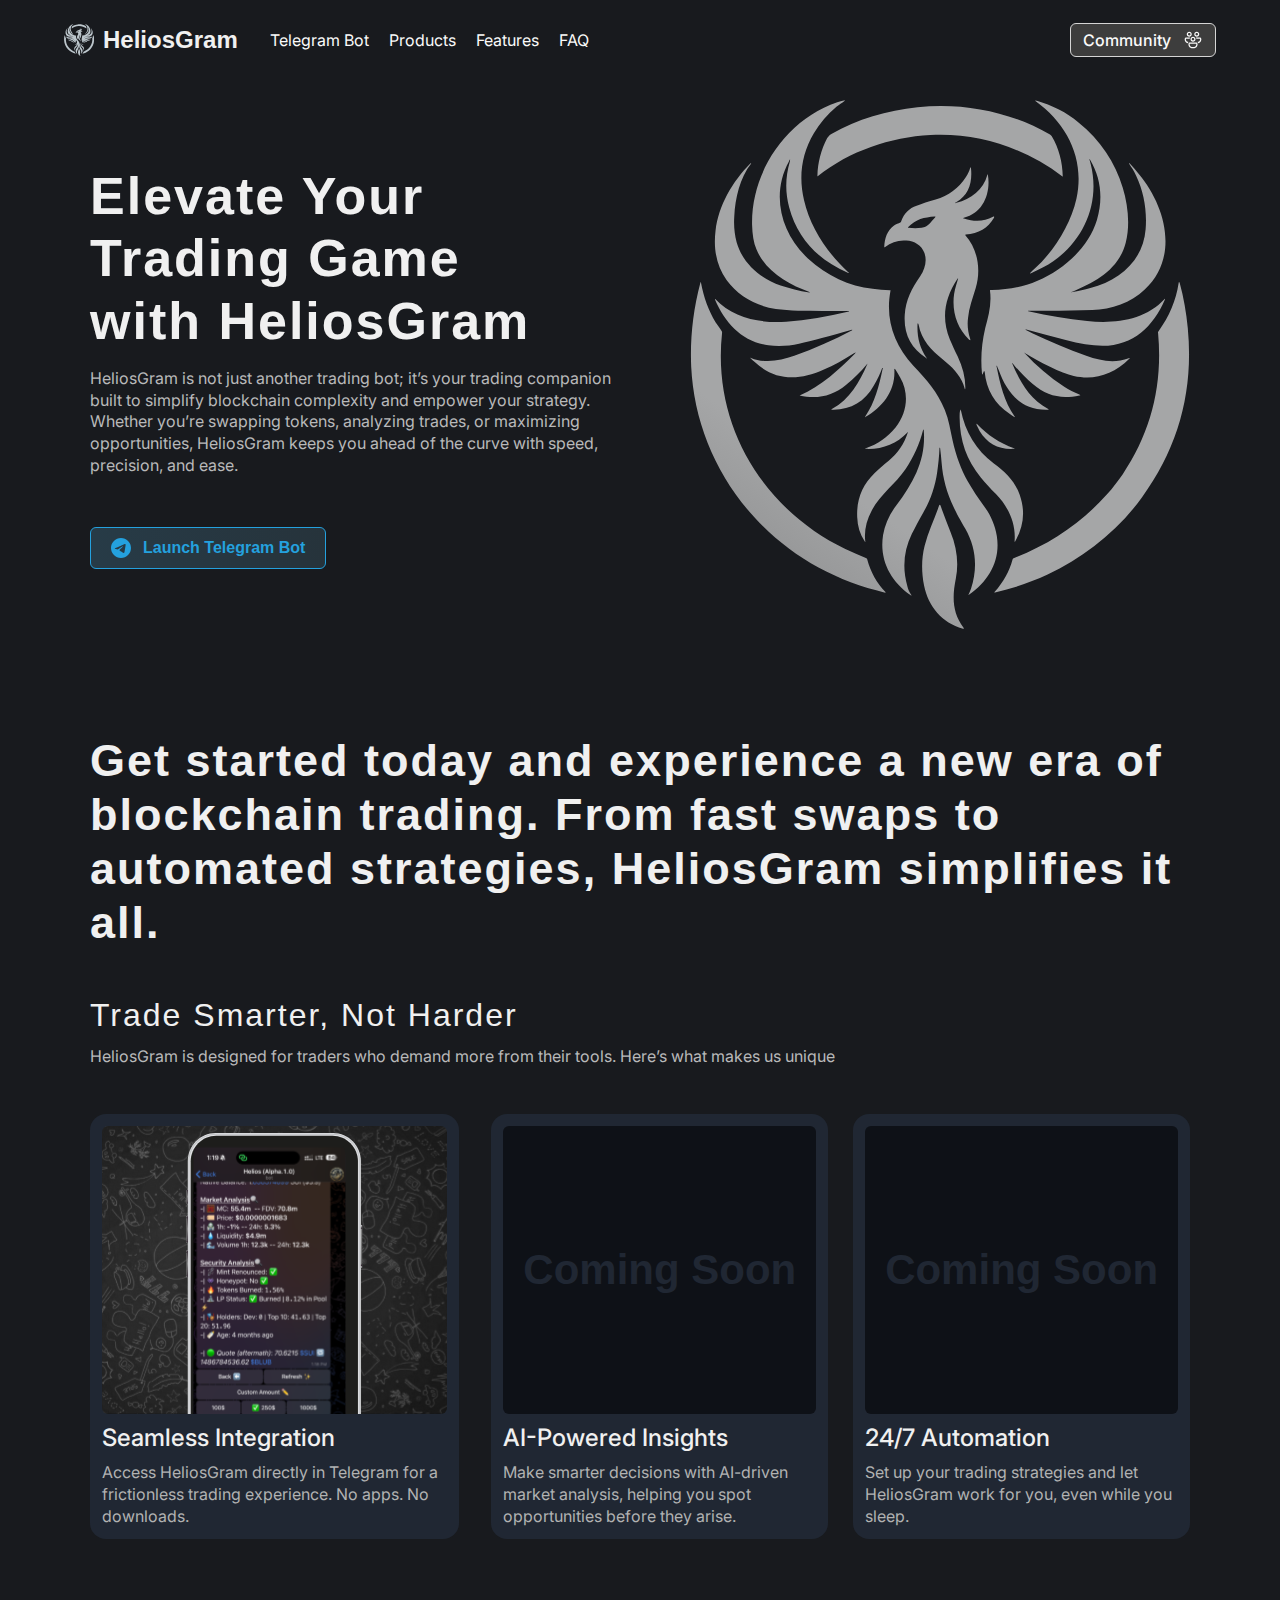
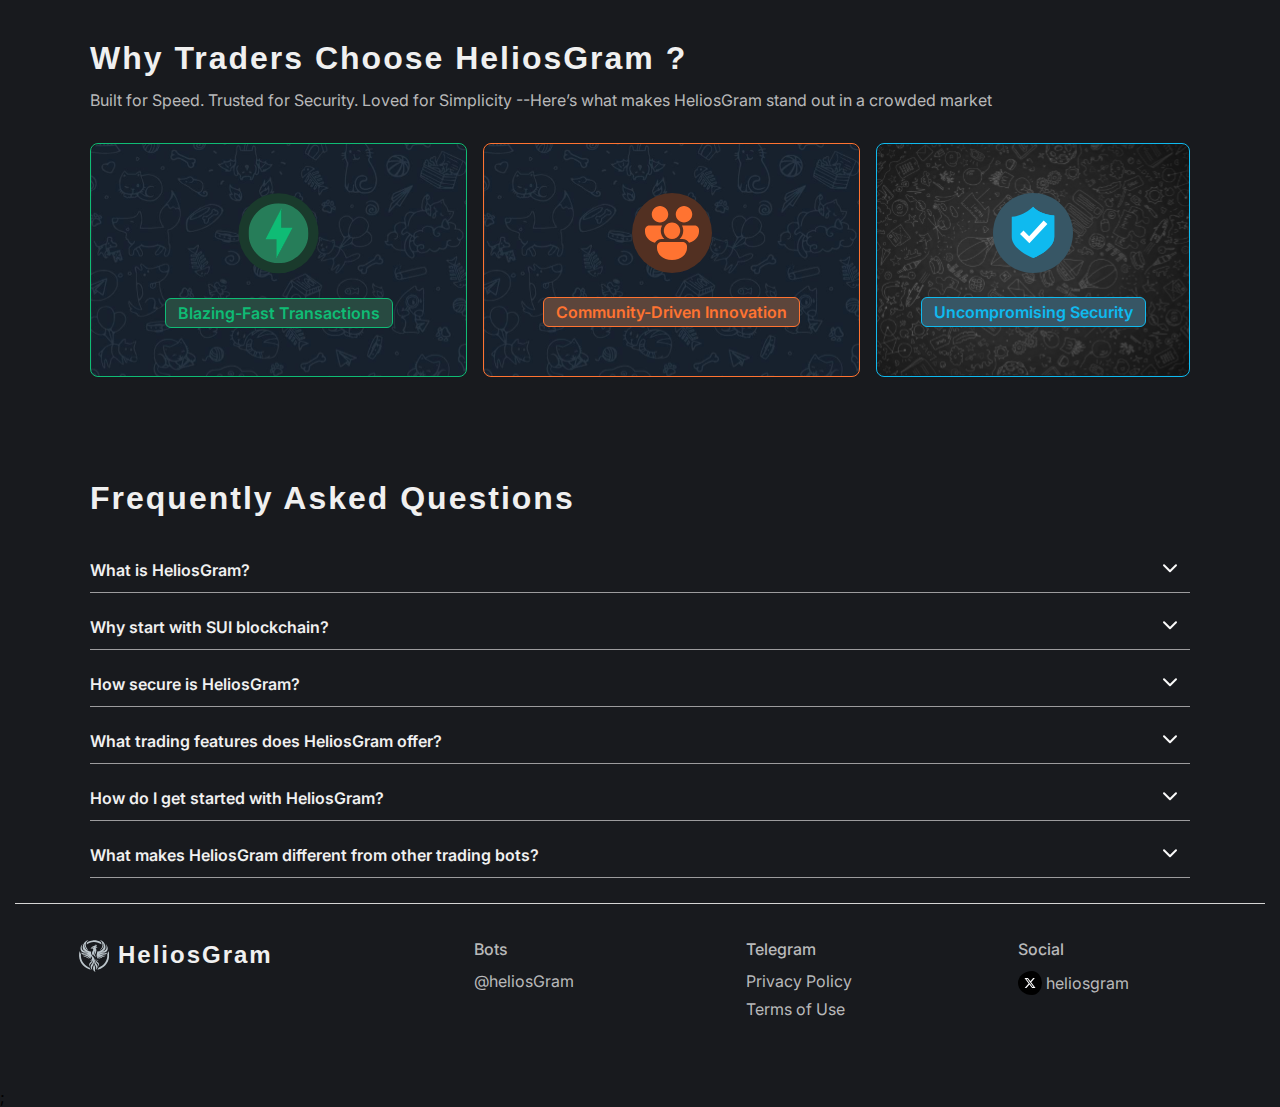
==== commit cb5e39fd: "Add files via upload" ====
--- a/index.html
+++ b/index.html
@@ -1 +1 @@
-<!DOCTYPE html><html><head><meta charSet="utf-8" data-next-head=""/><meta name="viewport" content="width=device-width" data-next-head=""/><link rel="preload" href="_next/static/css/b79f17774ecf8e15.css" as="style"/><link rel="preload" href="_next/static/css/d89f0b82f87e34a2.css" as="style"/><link rel="stylesheet" href="_next/static/css/b79f17774ecf8e15.css" data-n-g=""/><link rel="stylesheet" href="_next/static/css/d89f0b82f87e34a2.css" data-n-p=""/><noscript data-n-css=""></noscript><script defer="" noModule="" src="_next/static/chunks/polyfills-42372ed130431b0a.js"></script><script src="_next/static/chunks/webpack-8cac0b4b405cede1.js" defer=""></script><script src="_next/static/chunks/framework-e78c0713ba93908d.js" defer=""></script><script src="_next/static/chunks/main-d1f77018c94b60a8.js" defer=""></script><script src="_next/static/chunks/pages/_app-d4f1a726c568391e.js" defer=""></script><script src="_next/static/chunks/pages/index-e4532c597f19fec4.js" defer=""></script><script src="_next/static/Mg-yziWOhllEyCpaSNfhX/_buildManifest.js" defer=""></script><script src="_next/static/Mg-yziWOhllEyCpaSNfhX/_ssgManifest.js" defer=""></script></head><body><link rel="preload" as="image" href="assets/icons/VectorSilver.svg"/><link rel="preload" as="image" href="assets/icons/fluent_people-community-24-regular.svg"/><link rel="preload" as="image" href="assets/icons/Vector_Mob.svg"/><link rel="preload" as="image" href="assets/icons/HamburgerMenu.svg"/><link rel="preload" as="image" href="assets/icons/telegram.svg"/><link rel="preload" as="image" href="assets/icons/Hero-image.svg"/><link rel="preload" as="image" href="assets/icons/Fast.svg"/><link rel="preload" as="image" href="assets/icons/Community.svg"/><link rel="preload" as="image" href="assets/icons/Security.svg"/><link rel="preload" as="image" href="assets/icons/chevron-down.svg"/><link rel="preload" as="image" href="assets/icons/XVector.svg"/><div id="__next"><div class="main"><div><div class="nav_container__LsgXs"><div class="nav_desktop__lcCfY"><div class="nav_tabMain__n9r0T"><div class="nav_tabButton__cC4NE"><div class="nav_logo__iVDtW"><img src="assets/icons/VectorSilver.svg" alt="Vector"/><h1 class="nav_LogoName__fBhuh">HeliosGram</h1></div><div class="nav_divButton__x_Ah0"><a href="#hero" class="nav_button__Zljkw">Telegram Bot</a><a href="#Products" class="nav_button__Zljkw">Products</a><a href="#Features" class="nav_button__Zljkw">Features</a><a href="#Faq" class="nav_button__Zljkw" id="FAQ">FAQ</a></div></div><div class="nav_divLink__sV42Y"><button class="nav_linkButton__H75Ah"><a target="_blank" class="nav_community__dgXW2" href="https://t.me/heliosGram_community">Community</a><img src="assets/icons/fluent_people-community-24-regular.svg" alt=""/></button></div></div></div><div class="nav_mobile__RgoPg"><div class="nav_logo__iVDtW"><img src="assets/icons/Vector_Mob.svg" alt="Vector"/><p class="nav_nameLogo__aefEs">HeliosGram</p></div><button class="nav_closeBurgerButton___l_lF"><img src="assets/icons/HamburgerMenu.svg" alt="Menu"/></button></div></div></div><div class="container"><div class="hero_main__EyHm9" id="hero"><div class="hero_heroText__sYddR"><h1 class="hero_title__sz8SL">Elevate Your Trading Game with HeliosGram</h1><p class="hero_text__51ySn">HeliosGram is not just another trading bot; it’s your trading companion built to simplify blockchain complexity and empower your strategy. Whether you’re swapping tokens, analyzing trades, or maximizing opportunities, HeliosGram keeps you ahead of the curve with speed, precision, and ease.</p><button class="hero_telegramButton__H7Sfe"><a class="hero_linkBot__ozkVD" target="_blank" href="https://t.me/HeliosGram_beta_bot"> <img src="assets/icons/telegram.svg" alt=""/><p>Launch Telegram Bot</p></a></button></div><div class="hero_heroImage__57wG_"><img class="hero_imageHero___tO_v" src="assets/icons/Hero-image.svg" alt="Hero"/></div></div><div class="products_container__43Yzu" id="Products"><div class="products_TitleBig__o7EmJ"><h1 class="products_bigTitle__RSUGu">Get started today and experience a new era of blockchain trading. From fast swaps to automated strategies, HeliosGram simplifies it all.</h1></div><div class="products_mainProducts__6S54E"><p class="products_secondaryTitle__LBayN">Trade Smarter, Not Harder</p><p class="products_text__8kPS4">HeliosGram is designed for traders who demand more from their tools. Here’s what makes us unique</p></div><div class="products_mainSection__VLi_k"><div><div class="products_products_section__c5oe6"><div class="products_ImageBot__CNQD4"></div><div class="products_description__1QHCf"><h2 class="products_h2__2tn8_">Seamless Integration</h2><p class="products_descriptionProduct__gmt1K">Access HeliosGram directly in Telegram for a frictionless trading experience. No apps. No downloads.</p></div></div></div><div class="products_coming__H8xBt"><div class="products_products_section__c5oe6"><div class="products_Image__fEwfU"><p class="products_comingSoon__o4iOI">Coming Soon</p></div><div class="products_description__1QHCf"><h2 class="products_h2__2tn8_">AI-Powered Insights</h2><p class="products_descriptionProduct__gmt1K">Make smarter decisions with AI-driven market analysis, helping you spot opportunities before they arise.</p></div></div><div class="products_products_section__c5oe6"><div class="products_Image__fEwfU"><p class="products_comingSoon__o4iOI">Coming Soon</p></div><div class="products_description__1QHCf"><h2 class="products_h2__2tn8_">24/7 Automation</h2><p class="products_descriptionProduct__gmt1K">Set up your trading strategies and let HeliosGram work for you, even while you sleep.</p></div></div></div></div></div><div class="Features_container__D_ETQ" id="Features"><div class="Features_content__x_nQ4"><p class="Features_secondaryTitle__crkQb">Why Traders Choose HeliosGram ?</p><p class="Features_text__eP6_f">Built for Speed. Trusted for Security. Loved for Simplicity --Here’s what makes HeliosGram stand out in a crowded market</p></div><div class="Features_features__Zn4OG"><div class="feature_container__fJO_N"><div class="feature_content__IEphS"><div class="feature_contentFast__jNgtI"><img src="assets/icons/Fast.svg" alt="TelegramBackground"/><button class="feature_button__Em320"><p> Blazing-Fast Transactions</p></button></div><div class="feature_contentCommunity__GIUCD"><img src="assets/icons/Community.svg" alt="TelegramBackground"/><button class="feature_buttonCommunity__tQSgf"><p>Community-Driven Innovation</p></button></div></div><div class="feature_contentSecurity__gPnMF"><img src="assets/icons/Security.svg" alt="TelegramBackground"/><button class="feature_buttonSecurity__nmUv9"><p>Uncompromising Security</p></button></div></div></div></div><div class="faq_container__yg52O" id="Faq"><div class="faq_content__98_Te"><h1 class="faq_title__KMlSN">Frequently Asked Questions</h1><p class="faq_text__w5TuG">Can’t find what you’re looking for?</p></div><div class="faq_questionResponse__EAn_I"><div class="questions_container__OZt_1"><div class="questions_content__bAy_D"><h1 class="questions_question__jxLYE">What is HeliosGram?</h1><button class="questions_button__YEtwp"><img src="assets/icons/chevron-down.svg" alt="assets/icons/chevron-down.svg"/></button></div></div><div class="questions_container__OZt_1"><div class="questions_content__bAy_D"><h1 class="questions_question__jxLYE">Why start with SUI blockchain?</h1><button class="questions_button__YEtwp"><img src="assets/icons/chevron-down.svg" alt="assets/icons/chevron-down.svg"/></button></div></div><div class="response_container__WlTRa"><div class="response_content__ivEzN"><h1 class="response_question__hwobx">How secure is HeliosGram?</h1><button class="response_button__MwbGQ"><img src="assets/icons/chevron-down.svg" alt="assets/icons/chevron-down.svg"/></button></div></div><div class="response_container__WlTRa"><div class="response_content__ivEzN"><h1 class="response_question__hwobx">What trading features does HeliosGram offer?</h1><button class="response_button__MwbGQ"><img src="assets/icons/chevron-down.svg" alt="assets/icons/chevron-down.svg"/></button></div></div><div class="response_container__WlTRa"><div class="response_content__ivEzN"><h1 class="response_question__hwobx">How do I get started with HeliosGram?</h1><button class="response_button__MwbGQ"><img src="assets/icons/chevron-down.svg" alt="assets/icons/chevron-down.svg"/></button></div></div><div class="response_container__WlTRa"><div class="response_content__ivEzN"><h1 class="response_question__hwobx">What makes HeliosGram different from other trading bots?</h1><button class="response_button__MwbGQ"><img src="assets/icons/chevron-down.svg" alt="assets/icons/chevron-down.svg"/></button></div></div></div></div></div><div class="footer_container__INmFs"><div class="footer_content__eaqNO"><div class="footer_logo__z5B3Q"><img src="assets/icons/VectorSilver.svg" alt="Vector"/><h1 class="footer_nameLogo__Etlvh">HeliosGram</h1></div><div class="footer_contentFooter__OOWwT"><div class="footer_helios__9Y85L"><p class="footer_p__991mU">Bots</p><div class="footer_Links__GB_zy"><a class="footer_Link__YrfQF" target="_blank" href="https://t.me/heliosGram_beta_bot">@heliosGram</a></div></div><div class="footer_helios__9Y85L"><p class="footer_p__991mU">Telegram</p><div class="footer_Links__GB_zy"><a class="footer_Link__YrfQF" href="https://telegram.org/privacy" target="_blank">Privacy Policy</a><a class="footer_Link__YrfQF" href="https://telegram.org/faq" target="_blank">Terms of Use</a></div></div><div class="footer_helios__9Y85L"><p class="footer_p__991mU">Social</p><div class="footer_Links__GB_zy"><div class="footer_socialLinks__nBnnH"><a class="footer_Link__YrfQF" target="_blank" href="https://x.com/heliosgram"><img class="footer_X__XyJlC" src="assets/icons/XVector.svg" alt=""/><p>heliosgram</p></a></div></div></div></div></div></div></div></div><script id="__NEXT_DATA__" type="application/json">{"props":{"pageProps":{}},"page":"/","query":{},"buildId":"Mg-yziWOhllEyCpaSNfhX","nextExport":true,"autoExport":true,"isFallback":false,"scriptLoader":[]}</script></body></html>+<!DOCTYPE html><html><head><meta charSet="utf-8" data-next-head=""/><meta name="viewport" content="width=device-width, initial-scale=1.0" data-next-head=""/><link rel="icon" href="/favicon.ico" data-next-head=""/><title data-next-head="">HeliosGram Trading Bot</title><meta name="description" content="HeliosGram is your ultimate crypto trading companion, offering real-time insights, automated strategies, and seamless Telegram integration. Designed for traders of all levels, HeliosGram empowers you to make smarter trading decisions effortlessly. Transform the way you trade—join now!" data-next-head=""/><meta name="keywords" content="keyword1, keyword2, keyword3" data-next-head=""/><meta property="og:title" content="HeliosGram Trading Bot" data-next-head=""/><meta property="og:description" content="HeliosGram is your all-in-one crypto trading assistant, seamlessly integrated with Telegram to bring you automated strategies, market insights, and lightning-fast execution. Perfect for novice traders looking to learn or experts seeking efficiency, HeliosGram is designed to simplify and optimize your trading experience. Dive into the world of crypto with confidence and precision—try it now" data-next-head=""/><meta property="og:image" content="https://pbs.twimg.com/profile_banners/1862775138988535808/1733942298/1500x500" data-next-head=""/><meta property="og:url" content="https://heliosgram.com" data-next-head=""/><meta property="og:type" content="website" data-next-head=""/><meta name="twitter:card" content="summary_large_image" data-next-head=""/><meta name="twitter:title" content="HeliosGram Trading Bot" data-next-head=""/><meta name="twitter:description" content="HeliosGram is your all-in-one crypto trading assistant, seamlessly integrated with Telegram to bring you automated strategies, market insights, and lightning-fast execution. Perfect for novice traders looking to learn or experts seeking efficiency, HeliosGram is designed to simplify and optimize your trading experience. Dive into the world of crypto with confidence and precision—try it now" data-next-head=""/><meta name="twitter:image" content="https://pbs.twimg.com/profile_banners/1862775138988535808/1733942298/1500x500" data-next-head=""/><link rel="preload" href="/_next/static/css/ce8846150077f8b1.css" as="style"/><link rel="preload" href="/_next/static/css/895f4138eb828a9b.css" as="style"/><link rel="stylesheet" href="/_next/static/css/ce8846150077f8b1.css" data-n-g=""/><link rel="stylesheet" href="/_next/static/css/895f4138eb828a9b.css" data-n-p=""/><noscript data-n-css=""></noscript><script defer="" noModule="" src="/_next/static/chunks/polyfills-42372ed130431b0a.js"></script><script src="/_next/static/chunks/webpack-8cac0b4b405cede1.js" defer=""></script><script src="/_next/static/chunks/framework-e78c0713ba93908d.js" defer=""></script><script src="/_next/static/chunks/main-d1f77018c94b60a8.js" defer=""></script><script src="/_next/static/chunks/pages/_app-05519a6710f481ab.js" defer=""></script><script src="/_next/static/chunks/pages/index-c61415d9ed4cdb88.js" defer=""></script><script src="/_next/static/edFs1p740bbn7PuYUu-Hy/_buildManifest.js" defer=""></script><script src="/_next/static/edFs1p740bbn7PuYUu-Hy/_ssgManifest.js" defer=""></script></head><body><link rel="preload" as="image" href="assets/icons/VectorSilver.svg"/><link rel="preload" as="image" href="assets/icons/fluent_people-community-24-regular.svg"/><link rel="preload" as="image" href="assets/icons/Vector_Mob.svg"/><link rel="preload" as="image" href="assets/icons/HamburgerMenu.svg"/><link rel="preload" as="image" href="assets/icons/telegram.svg"/><link rel="preload" as="image" href="assets/icons/Hero-image.svg"/><link rel="preload" as="image" href="assets/icons/Fast.svg"/><link rel="preload" as="image" href="assets/icons/Community.svg"/><link rel="preload" as="image" href="assets/icons/Security.svg"/><link rel="preload" as="image" href="assets/icons/chevron-down.svg"/><link rel="preload" as="image" href="assets/icons/XVector.svg"/><div id="__next"><div class="main"><div><div class="nav_container__LsgXs"><div class="nav_desktop__lcCfY"><div class="nav_tabMain__n9r0T"><div class="nav_tabButton__cC4NE"><div class="nav_logo__iVDtW"><img src="assets/icons/VectorSilver.svg" alt="Vector"/><h1 class="nav_LogoName__fBhuh">HeliosGram</h1></div><div class="nav_divButton__x_Ah0"><a href="#hero" class="nav_button__Zljkw">Telegram Bot</a><a href="#Products" class="nav_button__Zljkw">Products</a><a href="#Features" class="nav_button__Zljkw">Features</a><a href="#Faq" class="nav_button__Zljkw" id="FAQ">FAQ</a></div></div><div class="nav_divLink__sV42Y"><button class="nav_linkButton__H75Ah"><a target="_blank" class="nav_community__dgXW2" href="https://t.me/heliosGram_community">Community</a><img src="assets/icons/fluent_people-community-24-regular.svg" alt=""/></button></div></div></div><div class="nav_mobile__RgoPg"><div class="nav_logo__iVDtW"><img src="assets/icons/Vector_Mob.svg" alt="Vector"/><p class="nav_nameLogo__aefEs">HeliosGram</p></div><button class="nav_closeBurgerButton___l_lF"><img src="assets/icons/HamburgerMenu.svg" alt="Menu"/></button></div></div></div><div class="container"><div class="hero_main__EyHm9" id="hero"><div class="hero_heroText__sYddR"><h1 class="hero_title__sz8SL">Elevate Your Trading Game with HeliosGram</h1><p class="hero_text__51ySn">HeliosGram is not just another trading bot; it’s your trading companion built to simplify blockchain complexity and empower your strategy. Whether you’re swapping tokens, analyzing trades, or maximizing opportunities, HeliosGram keeps you ahead of the curve with speed, precision, and ease.</p><button class="hero_telegramButton__H7Sfe"><a class="hero_linkBot__ozkVD" target="_blank" href="https://t.me/HeliosGram_beta_bot"> <img src="assets/icons/telegram.svg" alt=""/><p>Launch Telegram Bot</p></a></button></div><div class="hero_heroImage__57wG_"><img class="hero_imageHero___tO_v" src="assets/icons/Hero-image.svg" alt="Hero"/></div></div><div class="products_container__43Yzu" id="Products"><div class="products_TitleBig__o7EmJ"><h1 class="products_bigTitle__RSUGu">Get started today and experience a new era of blockchain trading. From fast swaps to automated strategies, HeliosGram simplifies it all.</h1></div><div class="products_mainProducts__6S54E"><p class="products_secondaryTitle__LBayN">Trade Smarter, Not Harder</p><p class="products_text__8kPS4">HeliosGram is designed for traders who demand more from their tools. Here’s what makes us unique</p></div><div class="products_mainSection__VLi_k"><div><div class="products_products_section__c5oe6"><div class="products_ImageBot__CNQD4"></div><div class="products_description__1QHCf"><h2 class="products_h2__2tn8_">Seamless Integration</h2><p class="products_descriptionProduct__gmt1K">Access HeliosGram directly in Telegram for a frictionless trading experience. No apps. No downloads.</p></div></div></div><div class="products_coming__H8xBt"><div class="products_products_section__c5oe6"><div class="products_Image__fEwfU"><p class="products_comingSoon__o4iOI">Coming Soon</p></div><div class="products_description__1QHCf"><h2 class="products_h2__2tn8_">AI-Powered Insights</h2><p class="products_descriptionProduct__gmt1K">Make smarter decisions with AI-driven market analysis, helping you spot opportunities before they arise.</p></div></div><div class="products_products_section__c5oe6"><div class="products_Image__fEwfU"><p class="products_comingSoon__o4iOI">Coming Soon</p></div><div class="products_description__1QHCf"><h2 class="products_h2__2tn8_">24/7 Automation</h2><p class="products_descriptionProduct__gmt1K">Set up your trading strategies and let HeliosGram work for you, even while you sleep.</p></div></div></div></div></div><div class="Features_container__D_ETQ" id="Features"><div class="Features_content__x_nQ4"><p class="Features_secondaryTitle__crkQb">Why Traders Choose HeliosGram ?</p><p class="Features_text__eP6_f">Built for Speed. Trusted for Security. Loved for Simplicity --Here’s what makes HeliosGram stand out in a crowded market</p></div><div class="Features_features__Zn4OG"><div class="feature_container__fJO_N"><div class="feature_content__IEphS"><div class="feature_contentFast__jNgtI"><img src="assets/icons/Fast.svg" alt="TelegramBackground"/><button class="feature_button__Em320"><p> Blazing-Fast Transactions</p></button></div><div class="feature_contentCommunity__GIUCD"><img src="assets/icons/Community.svg" alt="TelegramBackground"/><button class="feature_buttonCommunity__tQSgf"><p>Community-Driven Innovation</p></button></div></div><div class="feature_contentSecurity__gPnMF"><img src="assets/icons/Security.svg" alt="TelegramBackground"/><button class="feature_buttonSecurity__nmUv9"><p>Uncompromising Security</p></button></div></div></div></div><div class="faq_container__yg52O" id="Faq"><div class="faq_content__98_Te"><h1 class="faq_title__KMlSN">Frequently Asked Questions</h1></div><div class="faq_questionResponse__EAn_I"><div class="questions_container__OZt_1"><div class="questions_content__bAy_D"><h1 class="questions_question__jxLYE">What is HeliosGram?</h1><button class="questions_button__YEtwp"><img src="assets/icons/chevron-down.svg" alt="assets/icons/chevron-down.svg"/></button></div><div class="questions_response__IUovW"><p class="questions_responseText__Ol3LL">HeliosGram is a state-of-the-art multi-chain trading bot that combines speed -- security -- and simplicity. Initially focused on the SUI blockchain -- it  enables users to execute trades with unprecedented efficiency and security</p></div></div><div class="questions_container__OZt_1"><div class="questions_content__bAy_D"><h1 class="questions_question__jxLYE">Why start with SUI blockchain?</h1><button class="questions_button__YEtwp"><img src="assets/icons/chevron-down.svg" alt="assets/icons/chevron-down.svg"/></button></div><div class="questions_response__IUovW"><p class="questions_responseText__Ol3LL">We chose SUI as our initial blockchain due to its superior scalability  -- fast finality -- and growing DeFi ecosystem. This allows us to provide the best  possible trading experience while building our multi-chain infrastructure.</p></div></div><div class="response_container__WlTRa"><div class="response_content__ivEzN"><h1 class="response_question__hwobx">How secure is HeliosGram?</h1><button class="response_button__MwbGQ"><img src="assets/icons/chevron-down.svg" alt="assets/icons/chevron-down.svg"/></button></div></div><div class="response_container__WlTRa"><div class="response_content__ivEzN"><h1 class="response_question__hwobx">What trading features does HeliosGram offer?</h1><button class="response_button__MwbGQ"><img src="assets/icons/chevron-down.svg" alt="assets/icons/chevron-down.svg"/></button></div></div><div class="response_container__WlTRa"><div class="response_content__ivEzN"><h1 class="response_question__hwobx">How do I get started with HeliosGram?</h1><button class="response_button__MwbGQ"><img src="assets/icons/chevron-down.svg" alt="assets/icons/chevron-down.svg"/></button></div></div><div class="response_container__WlTRa"><div class="response_content__ivEzN"><h1 class="response_question__hwobx">What makes HeliosGram different from other trading bots?</h1><button class="response_button__MwbGQ"><img src="assets/icons/chevron-down.svg" alt="assets/icons/chevron-down.svg"/></button></div></div></div></div></div><div class="footer_container__INmFs"><div class="footer_content__eaqNO"><div class="footer_logo__z5B3Q"><img src="assets/icons/VectorSilver.svg" alt="Vector"/><h1 class="footer_nameLogo__Etlvh">HeliosGram</h1></div><div class="footer_contentFooter__OOWwT"><div class="footer_helios__9Y85L"><p class="footer_p__991mU">Bots</p><div class="footer_Links__GB_zy"><a class="footer_Link__YrfQF" target="_blank" href="https://t.me/heliosGram_beta_bot">@heliosGram</a></div></div><div class="footer_helios__9Y85L"><p class="footer_p__991mU">Telegram</p><div class="footer_Links__GB_zy"><a class="footer_Link__YrfQF" href="https://telegram.org/privacy" target="_blank">Privacy Policy</a><a class="footer_Link__YrfQF" href="https://telegram.org/faq" target="_blank">Terms of Use</a></div></div><div class="footer_helios__9Y85L"><p class="footer_p__991mU">Social</p><div class="footer_Links__GB_zy"><div class="footer_socialLinks__nBnnH"><a class="footer_Link__YrfQF" target="_blank" href="https://x.com/heliosgram"><img class="footer_X__XyJlC" src="assets/icons/XVector.svg" alt=""/><p>heliosgram</p></a></div></div></div></div></div></div></div>;</div><script id="__NEXT_DATA__" type="application/json">{"props":{"pageProps":{}},"page":"/","query":{},"buildId":"edFs1p740bbn7PuYUu-Hy","nextExport":true,"autoExport":true,"isFallback":false,"scriptLoader":[]}</script></body></html>--- a/_next/static/css/ce8846150077f8b1.css
+++ b/_next/static/css/ce8846150077f8b1.css
@@ -0,0 +1 @@
+@import url("https://fonts.cdnfonts.com/css/ds-digital");@import url("https://fonts.googleapis.com/css2?family=Inter:ital,opsz,wght@0,14..32,100..900;1,14..32,100..900&display=swap");*{margin:0;padding:0}html{height:100vh;width:100vw}body{box-sizing:border-box;margin:0;padding:0;font-family:inter,sans-serif;background-color:#181a1e}.open{height:100%}.container{justify-content:center;gap:100px;max-width:1100px;padding-top:100px}.container,.main{display:flex;flex-direction:column;align-items:center}--- a/_next/static/css/895f4138eb828a9b.css
+++ b/_next/static/css/895f4138eb828a9b.css
@@ -0,0 +1 @@
+.hero_main__EyHm9{display:flex;justify-content:space-between;align-items:center;width:-moz-fit-content;width:fit-content}.hero_heroText__sYddR{display:flex;flex-direction:column;justify-content:center;align-items:flex-start;gap:16px}.hero_title__sz8SL{font-family:DS-Digital,sans-serif;color:#f0f0f0;font-size:52px;font-weight:700;max-width:80%;line-height:120%;letter-spacing:2px}.hero_text__51ySn{color:#b8b9ba;font-size:16px;font-family:inter,sans-serif;font-weight:400;max-width:90%;line-height:135%}.hero_telegramButton__H7Sfe{padding:10px 20px;border:1px solid #24a1de;border-radius:6px;background:linear-gradient(90deg,#273b47,#26333b);cursor:pointer;text-align:center;margin-top:35px}.hero_linkBot__ozkVD,.hero_telegramButton__H7Sfe{display:flex;font-size:16px;font-weight:700;font-family:DS-Digital,sans-serif;color:#24a1de;text-decoration:none}.hero_linkBot__ozkVD{justify-content:center;align-items:center;gap:12px}.hero_telegramButton__H7Sfe:hover{background:#3754629d}.hero_imageHero___tO_v{z-index:10}@keyframes hero_imageHero___tO_v{0%{filter:brightness(1)}50%{filter:brightness(0) invert(1)}to{filter:brightness(1);color:#fafafa}}.hero_heroImage__57wG_{width:-moz-fit-content;width:fit-content;animation:hero_imageHero___tO_v 10s linear infinite}@media (max-width:1025px){.hero_title__sz8SL{font-size:42px}.hero_imageHero___tO_v{width:400px}.hero_main__EyHm9{max-width:90%;align-items:center}}@media (max-width:768px){.hero_imageHero___tO_v{width:300px}.hero_main__EyHm9{max-width:90%;align-items:center}}@media (max-width:700px){.hero_heroImage__57wG_{display:none;overflow:hidden;height:0;width:0}.hero_main__EyHm9{max-width:90%;align-items:center}}.Features_container__D_ETQ{max-width:100%;height:-moz-fit-content;height:fit-content;gap:32px}.Features_container__D_ETQ,.Features_content__x_nQ4{display:flex;flex-direction:column;width:100%;justify-content:center;align-items:flex-start}.Features_content__x_nQ4{gap:12px}.Features_secondaryTitle__crkQb{color:#f0f0f0;font-family:DS-Digital,sans-serif;font-size:32px;font-weight:700;line-height:120%;letter-spacing:2px}.Features_text__eP6_f{color:#b8b9ba;font-family:inter,sans-serif;font-size:16px;font-weight:400;line-height:135%}.Features_features__Zn4OG{display:flex;justify-content:center;align-items:center;width:100%;height:-moz-fit-content;height:fit-content}@media (max-width:1025px){.Features_container__D_ETQ{max-width:90%;align-items:center}}@import url("https://fonts.cdnfonts.com/css/ds-digital");.feature_container__fJO_N{display:flex;width:100%;justify-content:space-between;align-items:center;gap:16px}.feature_contentFast__jNgtI{display:flex;flex-direction:column;justify-content:center;align-items:center;background-image:url(/assets/icons/Blue_background.svg);background-size:cover;background-repeat:no-repeat;flex:1 1;height:232px;max-width:95%;gap:24px;border:1px solid #0fbc75;border-radius:8px}.feature_button__Em320{font-family:inter,sans-serif;font-size:16px;font-weight:600;color:#0fbc75;padding:4px 12px;background-color:#284a41;border:1px solid #0fbc75;border-radius:6px}.feature_contentCommunity__GIUCD{display:flex;flex-direction:column;justify-content:center;align-items:center;background-image:url(/assets/icons/Blue_background.svg);background-size:cover;background-repeat:no-repeat;flex:1 1;max-width:95%;height:232px;gap:24px;border:1px solid #ff7331;border-radius:8px}.feature_buttonCommunity__tQSgf{font-family:inter,sans-serif;font-size:16px;font-weight:600;color:#ff7331;padding:4px 12px;background-color:#5c453b;border:1px solid #ff7331;border-radius:6px}.feature_contentSecurity__gPnMF{display:flex;flex-direction:column;justify-content:center;align-items:center;background-image:url(/assets/icons/black_background.svg);background-size:cover;background-repeat:no-repeat;flex:1 1;max-width:95%;height:232px;gap:24px;border:1px solid #0fbaef;border-radius:8px}.feature_content__IEphS{display:flex;justify-content:space-between;align-items:flex-start;gap:16px;width:70%}.feature_buttonSecurity__nmUv9{font-family:inter,sans-serif;font-size:16px;font-weight:600;color:#0fbaef;padding:4px 12px;background-color:#375665;border:1px solid #0fbaef;border-radius:6px}.feature_contentFast__jNgtI:hover{box-shadow:0 0 5px 5px #0fbc74,0 0 5px 5px rgba(0,255,0,.3)}.feature_contentCommunity__GIUCD:hover{box-shadow:0 0 5px 5px #ff7331,0 0 5px 5px rgba(255,114,49,.541)}.feature_contentSecurity__gPnMF:hover{box-shadow:0 0 5px 5px #0fbaef,0 0 5px 5px rgba(15,187,239,.632)}@media (max-width:768px){.feature_buttonCommunity__tQSgf,.feature_button__Em320{padding:4px 6px}.feature_contentCommunity__GIUCD,.feature_contentFast__jNgtI{padding:0 24px}.feature_container__fJO_N{flex-direction:column;align-items:flex-start;gap:32px}.feature_content__IEphS{width:100%;gap:45px}.feature_contentSecurity__gPnMF{padding:36px 24px}}@media (max-width:550px){.feature_content__IEphS{flex-direction:column;justify-content:center;align-items:center}.feature_contentCommunity__GIUCD,.feature_contentFast__jNgtI,.feature_contentSecurity__gPnMF{width:70%;padding:60px 24px}.feature_container__fJO_N{align-items:center}}.nav_container__LsgXs{background-color:#181a1e;height:80px;width:100vw;position:fixed;left:0;right:0}.nav_container__LsgXs,.nav_desktop__lcCfY{display:flex;align-items:center;justify-content:center}.nav_mobile__RgoPg{display:none;justify-content:center;flex-direction:column;z-index:1000}.nav_hamburgerMenu__aAzqK{display:none;height:100vh;width:100vw;position:fixed;background-color:#181a1e;top:0}.nav_nameLogo__aefEs{color:#f0f0f0;font-size:20px;font-weight:700;font-family:DS-Digital,sans-serif}.nav_closeBurgerButton___l_lF:hover{cursor:pointer}.nav_closeBurgerButton___l_lF{position:fixed;background-color:transparent;border:none;top:20px;right:20px;z-index:1000}.nav_link__SwSmx{color:#f0f0f0;text-decoration:none;font-size:16px;font-family:inter,sans-serif}.nav_tabMain__n9r0T{display:flex;justify-content:space-between;align-items:center;width:100vw;height:80px;background-color:#181a1e;max-width:90%}.nav_tabButton__cC4NE{display:flex;justify-content:flex-start;align-items:center;gap:32px;width:100%;z-index:50}.nav_logo__iVDtW{display:flex;justify-content:center;align-items:center;gap:8px}.nav_logoImage__5OHgT{width:42px}.nav_divButton__x_Ah0{display:flex;gap:20px;align-items:center;justify-content:center}.nav_divLink__sV42Y{display:flex;justify-content:flex-end;align-items:center;width:100%;gap:12px;z-index:50}.nav_LogoName__fBhuh{font-family:DS-Digital,sans-serif;font-size:24px;color:#f0f0f0;font-weight:700}.nav_button__Zljkw{font-size:16px;font-weight:400;background-color:transparent;border:none;color:#fafafa;font-family:inter,sans-serif;text-decoration:none}.nav_button__Zljkw:hover{color:#0fbaef;cursor:pointer}.nav_linkButton__H75Ah{display:flex;font-family:inter;font-size:16px;font-weight:700;background-color:#3d3d3d;color:#fafafa;padding:6px 12px;border:1px solid #d5d5d5;border-radius:6px;align-items:center;justify-content:center;gap:12px}.nav_linkButton__H75Ah:hover{background-color:transparent;cursor:pointer}.nav_linkIcon__zksST{color:#fafafa;justify-content:center;align-items:center}.nav_community__dgXW2{text-decoration:none;color:#fafafa;font-size:16px;font-weight:500}@media (max-width:700px){.nav_desktop__lcCfY{display:none}.nav_mobile__RgoPg{display:flex}.nav_hamburgerMenu__aAzqK{flex-direction:column;gap:5%;left:0;top:79px}.nav_hamburgerMenu__aAzqK,.nav_logo__iVDtW{display:flex;align-items:center;justify-content:center}.nav_logo__iVDtW{position:absolute;gap:6%;top:20px;left:20px}}.products_container__43Yzu{display:flex;flex-direction:column;align-items:flex-start;justify-content:center;width:100%;gap:46px}.products_bigTitle__RSUGu{font-family:DS-Digital,sans-serif;font-size:45px;font-weight:700;color:#f0f0f0;line-height:120%;width:-moz-fit-content;width:fit-content;letter-spacing:2px}.products_mainProducts__6S54E{display:flex;flex-direction:column;align-items:flex-start;justify-content:center;width:-moz-fit-content;width:fit-content;gap:12px}.products_secondaryTitle__LBayN{font-family:DS-Digital,sans-serif;font-size:32px;font-weight:400;color:#f0f0f0;line-height:120%;letter-spacing:2px}.products_text__8kPS4{font-family:inter,sans-serif;font-size:16px;font-weight:400;color:#b8b9ba;line-height:135%}.products_mainSection__VLi_k{display:flex;justify-content:center;align-items:center;gap:32px;width:100%}.products_products_section__c5oe6{display:flex;flex-direction:column;flex:1 1;width:-moz-fit-content;width:fit-content;height:-moz-fit-content;height:fit-content;background-color:#202733;padding:12px;border-radius:16px;border:none;gap:8px}.products_ImageBot__CNQD4{background-image:url(/assets/icons/bg_ProductBot.svg);background-position:50%;background-size:cover;background-repeat:no-repeat;border-radius:6px}.products_ImageBot__CNQD4,.products_Image__fEwfU{display:flex;justify-content:center;align-items:center;height:288px}.products_Image__fEwfU{background-color:#0e1117;border:none;border-radius:6px}.products_TitleBig__o7EmJ{display:flex;align-items:center;width:100%;justify-content:center}.products_comingSoon__o4iOI{font-family:DS-Digital,sans-serif;font-size:42px;font-weight:700;text-align:center;line-height:135%;color:#202733}.products_description__1QHCf{display:flex;flex-direction:column;justify-content:center;align-items:flex-start;gap:8px}.products_h2__2tn8_{font-family:inter,sans-serif;font-size:24px;font-weight:500;color:#f0f0f0;line-height:135%}.products_descriptionProduct__gmt1K{font-family:inter,sans-serif;font-size:16px;font-weight:400;color:#b1b2b2;line-height:135%}.products_telegramBot__li9XF{width:min-content}.products_coming__H8xBt{display:flex;gap:25px}@media (max-width:1025px){.products_bigTitle__RSUGu{font-size:42px}.products_container__43Yzu{max-width:90%}}@media (max-width:768px){.products_mainSection__VLi_k{flex-direction:column}}@media (max-width:600px){.products_coming__H8xBt{flex-direction:column}}.faq_container__yg52O{width:100%}.faq_container__yg52O,.faq_content__98_Te{display:flex;flex-direction:column;justify-content:center;align-items:flex-start;gap:16px}.faq_title__KMlSN{font-family:DS-Digital,sans-serif;font-size:32px;font-weight:700;color:#f0f0f0;line-height:135%;letter-spacing:2px}.faq_text__w5TuG{font-family:inter,sans-serif;font-size:24px;font-weight:500;color:#b8b9ba;line-height:135%}.faq_questionResponse__EAn_I{display:flex;flex-direction:column;margin-bottom:25px;width:100%}@media (max-width:1025px){.faq_container__yg52O{max-width:90%;align-items:center}.faq_content__98_Te{width:100%;align-items:flex-start}}.questions_container__OZt_1{display:flex;flex-direction:column;justify-content:center;align-items:flex-start;width:100%;border-bottom:1px solid #d5d5d5b2;overflow:hidden}.questions_content__bAy_D{display:flex;justify-content:space-between;align-items:center;width:100%;padding-top:12px}.questions_question__jxLYE{color:#f0f0f0;font-family:inter,sans-serif;font-size:16px;font-weight:600}.questions_response__IUovW{display:flex;justify-content:center;align-items:flex-start;width:-moz-fit-content;width:fit-content}.questions_button__YEtwp:hover{cursor:pointer}.questions_button__YEtwp{background-color:transparent;padding:8px;border:none}.questions_responseText__Ol3LL{height:0}.questions_responseTextOpen__Zam40,.questions_responseText__Ol3LL{color:#b8b9ba;font-size:16px;font-family:inter,sans-serif;font-weight:400;width:100%}.questions_responseTextOpen__Zam40{padding-left:2px;height:100%;padding-bottom:8px}.response_container__WlTRa{display:flex;flex-direction:column;justify-content:center;align-items:flex-start;width:100%;border-bottom:1px solid #d5d5d5b2;overflow:hidden}.response_content__ivEzN{display:flex;justify-content:space-between;align-items:center;width:100%;padding-top:12px;overflow:hidden}.response_question__hwobx{color:#f0f0f0;font-family:inter,sans-serif;font-size:16px;font-weight:600}.response_response__OHqq_{height:0}.response_responseOpen__XYXwE,.response_response__OHqq_{display:flex;flex-direction:column;justify-content:center;align-items:flex-start;width:-moz-fit-content;width:fit-content;color:#fafafa;padding-bottom:8px;gap:8px;transition:all .5s ease}.response_responseOpen__XYXwE{height:100%}.response_button__MwbGQ:hover{cursor:pointer}.response_button__MwbGQ{background-color:transparent;padding:8px;border:none}.response_responseUl__VdPee{list-style:none;font-size:16px;width:100%}.response_li__rphSr,.response_responseUl__VdPee{text-decoration:none;color:#b8b9ba;font-family:inter,sans-serif;line-height:135%}.response_li__rphSr{font-weight:400;padding-left:2px}.footer_container__INmFs{display:flex;justify-content:center;align-items:center;width:100vw;margin-bottom:60px;max-width:98%}.footer_content__eaqNO{display:flex;align-items:flex-start;justify-content:space-between;width:100%;max-width:1250px;border-top:1px solid #d5d5d5}.footer_logo__z5B3Q{display:flex;justify-content:flex-start;align-items:center;gap:8px;margin-top:35px;flex:1 1;margin-left:4rem}.footer_nameLogo__Etlvh{font-family:DS-Digital,sans-serif;color:#f0f0f0;font-size:24px;font-weight:700;letter-spacing:2px;line-height:135%}.footer_contentFooter__OOWwT{display:flex;justify-content:flex-end;align-items:flex-start;flex:2 1;padding-top:35px;gap:25px}.footer_helios__9Y85L{display:flex;flex-direction:column;justify-content:space-between;align-items:flex-start;flex:1 1;gap:12px;width:-moz-fit-content;width:fit-content}.footer_p__991mU{color:#b8b9ba;font-family:inter,sans-serif;font-weight:500;font-size:16px}.footer_Links__GB_zy{display:flex;flex-direction:column;width:max-content}.footer_Link__YrfQF{color:#b8b9ba;font-family:inter,sans-serif;font-size:16px;font-weight:400;text-decoration:none;justify-content:start;align-items:center;padding-bottom:8px;display:flex}.footer_socialLinks__nBnnH{display:flex;justify-content:center;align-items:center}.footer_X__XyJlC{border-radius:100%;height:24px;width:24px;padding-right:4px}.footer_Link__YrfQF:hover{text-decoration:underline;color:#0fbaef;cursor:pointer}@media (max-width:602px){.footer_container__INmFs{gap:32px}.footer_logo__z5B3Q{margin:0}.footer_content__eaqNO{flex-direction:column;padding:40px}.footer_contentFooter__OOWwT{width:100%;justify-content:space-around;align-items:flex-start}.footer_helios__9Y85L{align-items:center}}@media (max-width:470px){.footer_contentFooter__OOWwT{flex-direction:column;max-width:96%}.footer_helios__9Y85L{align-items:flex-start}}--- a/_next/static/css/ce8846150077f8b1.css
+++ b/_next/static/css/ce8846150077f8b1.css
@@ -0,0 +1 @@
+@import url("https://fonts.cdnfonts.com/css/ds-digital");@import url("https://fonts.googleapis.com/css2?family=Inter:ital,opsz,wght@0,14..32,100..900;1,14..32,100..900&display=swap");*{margin:0;padding:0}html{height:100vh;width:100vw}body{box-sizing:border-box;margin:0;padding:0;font-family:inter,sans-serif;background-color:#181a1e}.open{height:100%}.container{justify-content:center;gap:100px;max-width:1100px;padding-top:100px}.container,.main{display:flex;flex-direction:column;align-items:center}--- a/_next/static/css/895f4138eb828a9b.css
+++ b/_next/static/css/895f4138eb828a9b.css
@@ -0,0 +1 @@
+.hero_main__EyHm9{display:flex;justify-content:space-between;align-items:center;width:-moz-fit-content;width:fit-content}.hero_heroText__sYddR{display:flex;flex-direction:column;justify-content:center;align-items:flex-start;gap:16px}.hero_title__sz8SL{font-family:DS-Digital,sans-serif;color:#f0f0f0;font-size:52px;font-weight:700;max-width:80%;line-height:120%;letter-spacing:2px}.hero_text__51ySn{color:#b8b9ba;font-size:16px;font-family:inter,sans-serif;font-weight:400;max-width:90%;line-height:135%}.hero_telegramButton__H7Sfe{padding:10px 20px;border:1px solid #24a1de;border-radius:6px;background:linear-gradient(90deg,#273b47,#26333b);cursor:pointer;text-align:center;margin-top:35px}.hero_linkBot__ozkVD,.hero_telegramButton__H7Sfe{display:flex;font-size:16px;font-weight:700;font-family:DS-Digital,sans-serif;color:#24a1de;text-decoration:none}.hero_linkBot__ozkVD{justify-content:center;align-items:center;gap:12px}.hero_telegramButton__H7Sfe:hover{background:#3754629d}.hero_imageHero___tO_v{z-index:10}@keyframes hero_imageHero___tO_v{0%{filter:brightness(1)}50%{filter:brightness(0) invert(1)}to{filter:brightness(1);color:#fafafa}}.hero_heroImage__57wG_{width:-moz-fit-content;width:fit-content;animation:hero_imageHero___tO_v 10s linear infinite}@media (max-width:1025px){.hero_title__sz8SL{font-size:42px}.hero_imageHero___tO_v{width:400px}.hero_main__EyHm9{max-width:90%;align-items:center}}@media (max-width:768px){.hero_imageHero___tO_v{width:300px}.hero_main__EyHm9{max-width:90%;align-items:center}}@media (max-width:700px){.hero_heroImage__57wG_{display:none;overflow:hidden;height:0;width:0}.hero_main__EyHm9{max-width:90%;align-items:center}}.Features_container__D_ETQ{max-width:100%;height:-moz-fit-content;height:fit-content;gap:32px}.Features_container__D_ETQ,.Features_content__x_nQ4{display:flex;flex-direction:column;width:100%;justify-content:center;align-items:flex-start}.Features_content__x_nQ4{gap:12px}.Features_secondaryTitle__crkQb{color:#f0f0f0;font-family:DS-Digital,sans-serif;font-size:32px;font-weight:700;line-height:120%;letter-spacing:2px}.Features_text__eP6_f{color:#b8b9ba;font-family:inter,sans-serif;font-size:16px;font-weight:400;line-height:135%}.Features_features__Zn4OG{display:flex;justify-content:center;align-items:center;width:100%;height:-moz-fit-content;height:fit-content}@media (max-width:1025px){.Features_container__D_ETQ{max-width:90%;align-items:center}}@import url("https://fonts.cdnfonts.com/css/ds-digital");.feature_container__fJO_N{display:flex;width:100%;justify-content:space-between;align-items:center;gap:16px}.feature_contentFast__jNgtI{display:flex;flex-direction:column;justify-content:center;align-items:center;background-image:url(/assets/icons/Blue_background.svg);background-size:cover;background-repeat:no-repeat;flex:1 1;height:232px;max-width:95%;gap:24px;border:1px solid #0fbc75;border-radius:8px}.feature_button__Em320{font-family:inter,sans-serif;font-size:16px;font-weight:600;color:#0fbc75;padding:4px 12px;background-color:#284a41;border:1px solid #0fbc75;border-radius:6px}.feature_contentCommunity__GIUCD{display:flex;flex-direction:column;justify-content:center;align-items:center;background-image:url(/assets/icons/Blue_background.svg);background-size:cover;background-repeat:no-repeat;flex:1 1;max-width:95%;height:232px;gap:24px;border:1px solid #ff7331;border-radius:8px}.feature_buttonCommunity__tQSgf{font-family:inter,sans-serif;font-size:16px;font-weight:600;color:#ff7331;padding:4px 12px;background-color:#5c453b;border:1px solid #ff7331;border-radius:6px}.feature_contentSecurity__gPnMF{display:flex;flex-direction:column;justify-content:center;align-items:center;background-image:url(/assets/icons/black_background.svg);background-size:cover;background-repeat:no-repeat;flex:1 1;max-width:95%;height:232px;gap:24px;border:1px solid #0fbaef;border-radius:8px}.feature_content__IEphS{display:flex;justify-content:space-between;align-items:flex-start;gap:16px;width:70%}.feature_buttonSecurity__nmUv9{font-family:inter,sans-serif;font-size:16px;font-weight:600;color:#0fbaef;padding:4px 12px;background-color:#375665;border:1px solid #0fbaef;border-radius:6px}.feature_contentFast__jNgtI:hover{box-shadow:0 0 5px 5px #0fbc74,0 0 5px 5px rgba(0,255,0,.3)}.feature_contentCommunity__GIUCD:hover{box-shadow:0 0 5px 5px #ff7331,0 0 5px 5px rgba(255,114,49,.541)}.feature_contentSecurity__gPnMF:hover{box-shadow:0 0 5px 5px #0fbaef,0 0 5px 5px rgba(15,187,239,.632)}@media (max-width:768px){.feature_buttonCommunity__tQSgf,.feature_button__Em320{padding:4px 6px}.feature_contentCommunity__GIUCD,.feature_contentFast__jNgtI{padding:0 24px}.feature_container__fJO_N{flex-direction:column;align-items:flex-start;gap:32px}.feature_content__IEphS{width:100%;gap:45px}.feature_contentSecurity__gPnMF{padding:36px 24px}}@media (max-width:550px){.feature_content__IEphS{flex-direction:column;justify-content:center;align-items:center}.feature_contentCommunity__GIUCD,.feature_contentFast__jNgtI,.feature_contentSecurity__gPnMF{width:70%;padding:60px 24px}.feature_container__fJO_N{align-items:center}}.nav_container__LsgXs{background-color:#181a1e;height:80px;width:100vw;position:fixed;left:0;right:0}.nav_container__LsgXs,.nav_desktop__lcCfY{display:flex;align-items:center;justify-content:center}.nav_mobile__RgoPg{display:none;justify-content:center;flex-direction:column;z-index:1000}.nav_hamburgerMenu__aAzqK{display:none;height:100vh;width:100vw;position:fixed;background-color:#181a1e;top:0}.nav_nameLogo__aefEs{color:#f0f0f0;font-size:20px;font-weight:700;font-family:DS-Digital,sans-serif}.nav_closeBurgerButton___l_lF:hover{cursor:pointer}.nav_closeBurgerButton___l_lF{position:fixed;background-color:transparent;border:none;top:20px;right:20px;z-index:1000}.nav_link__SwSmx{color:#f0f0f0;text-decoration:none;font-size:16px;font-family:inter,sans-serif}.nav_tabMain__n9r0T{display:flex;justify-content:space-between;align-items:center;width:100vw;height:80px;background-color:#181a1e;max-width:90%}.nav_tabButton__cC4NE{display:flex;justify-content:flex-start;align-items:center;gap:32px;width:100%;z-index:50}.nav_logo__iVDtW{display:flex;justify-content:center;align-items:center;gap:8px}.nav_logoImage__5OHgT{width:42px}.nav_divButton__x_Ah0{display:flex;gap:20px;align-items:center;justify-content:center}.nav_divLink__sV42Y{display:flex;justify-content:flex-end;align-items:center;width:100%;gap:12px;z-index:50}.nav_LogoName__fBhuh{font-family:DS-Digital,sans-serif;font-size:24px;color:#f0f0f0;font-weight:700}.nav_button__Zljkw{font-size:16px;font-weight:400;background-color:transparent;border:none;color:#fafafa;font-family:inter,sans-serif;text-decoration:none}.nav_button__Zljkw:hover{color:#0fbaef;cursor:pointer}.nav_linkButton__H75Ah{display:flex;font-family:inter;font-size:16px;font-weight:700;background-color:#3d3d3d;color:#fafafa;padding:6px 12px;border:1px solid #d5d5d5;border-radius:6px;align-items:center;justify-content:center;gap:12px}.nav_linkButton__H75Ah:hover{background-color:transparent;cursor:pointer}.nav_linkIcon__zksST{color:#fafafa;justify-content:center;align-items:center}.nav_community__dgXW2{text-decoration:none;color:#fafafa;font-size:16px;font-weight:500}@media (max-width:700px){.nav_desktop__lcCfY{display:none}.nav_mobile__RgoPg{display:flex}.nav_hamburgerMenu__aAzqK{flex-direction:column;gap:5%;left:0;top:79px}.nav_hamburgerMenu__aAzqK,.nav_logo__iVDtW{display:flex;align-items:center;justify-content:center}.nav_logo__iVDtW{position:absolute;gap:6%;top:20px;left:20px}}.products_container__43Yzu{display:flex;flex-direction:column;align-items:flex-start;justify-content:center;width:100%;gap:46px}.products_bigTitle__RSUGu{font-family:DS-Digital,sans-serif;font-size:45px;font-weight:700;color:#f0f0f0;line-height:120%;width:-moz-fit-content;width:fit-content;letter-spacing:2px}.products_mainProducts__6S54E{display:flex;flex-direction:column;align-items:flex-start;justify-content:center;width:-moz-fit-content;width:fit-content;gap:12px}.products_secondaryTitle__LBayN{font-family:DS-Digital,sans-serif;font-size:32px;font-weight:400;color:#f0f0f0;line-height:120%;letter-spacing:2px}.products_text__8kPS4{font-family:inter,sans-serif;font-size:16px;font-weight:400;color:#b8b9ba;line-height:135%}.products_mainSection__VLi_k{display:flex;justify-content:center;align-items:center;gap:32px;width:100%}.products_products_section__c5oe6{display:flex;flex-direction:column;flex:1 1;width:-moz-fit-content;width:fit-content;height:-moz-fit-content;height:fit-content;background-color:#202733;padding:12px;border-radius:16px;border:none;gap:8px}.products_ImageBot__CNQD4{background-image:url(/assets/icons/bg_ProductBot.svg);background-position:50%;background-size:cover;background-repeat:no-repeat;border-radius:6px}.products_ImageBot__CNQD4,.products_Image__fEwfU{display:flex;justify-content:center;align-items:center;height:288px}.products_Image__fEwfU{background-color:#0e1117;border:none;border-radius:6px}.products_TitleBig__o7EmJ{display:flex;align-items:center;width:100%;justify-content:center}.products_comingSoon__o4iOI{font-family:DS-Digital,sans-serif;font-size:42px;font-weight:700;text-align:center;line-height:135%;color:#202733}.products_description__1QHCf{display:flex;flex-direction:column;justify-content:center;align-items:flex-start;gap:8px}.products_h2__2tn8_{font-family:inter,sans-serif;font-size:24px;font-weight:500;color:#f0f0f0;line-height:135%}.products_descriptionProduct__gmt1K{font-family:inter,sans-serif;font-size:16px;font-weight:400;color:#b1b2b2;line-height:135%}.products_telegramBot__li9XF{width:min-content}.products_coming__H8xBt{display:flex;gap:25px}@media (max-width:1025px){.products_bigTitle__RSUGu{font-size:42px}.products_container__43Yzu{max-width:90%}}@media (max-width:768px){.products_mainSection__VLi_k{flex-direction:column}}@media (max-width:600px){.products_coming__H8xBt{flex-direction:column}}.faq_container__yg52O{width:100%}.faq_container__yg52O,.faq_content__98_Te{display:flex;flex-direction:column;justify-content:center;align-items:flex-start;gap:16px}.faq_title__KMlSN{font-family:DS-Digital,sans-serif;font-size:32px;font-weight:700;color:#f0f0f0;line-height:135%;letter-spacing:2px}.faq_text__w5TuG{font-family:inter,sans-serif;font-size:24px;font-weight:500;color:#b8b9ba;line-height:135%}.faq_questionResponse__EAn_I{display:flex;flex-direction:column;margin-bottom:25px;width:100%}@media (max-width:1025px){.faq_container__yg52O{max-width:90%;align-items:center}.faq_content__98_Te{width:100%;align-items:flex-start}}.questions_container__OZt_1{display:flex;flex-direction:column;justify-content:center;align-items:flex-start;width:100%;border-bottom:1px solid #d5d5d5b2;overflow:hidden}.questions_content__bAy_D{display:flex;justify-content:space-between;align-items:center;width:100%;padding-top:12px}.questions_question__jxLYE{color:#f0f0f0;font-family:inter,sans-serif;font-size:16px;font-weight:600}.questions_response__IUovW{display:flex;justify-content:center;align-items:flex-start;width:-moz-fit-content;width:fit-content}.questions_button__YEtwp:hover{cursor:pointer}.questions_button__YEtwp{background-color:transparent;padding:8px;border:none}.questions_responseText__Ol3LL{height:0}.questions_responseTextOpen__Zam40,.questions_responseText__Ol3LL{color:#b8b9ba;font-size:16px;font-family:inter,sans-serif;font-weight:400;width:100%}.questions_responseTextOpen__Zam40{padding-left:2px;height:100%;padding-bottom:8px}.response_container__WlTRa{display:flex;flex-direction:column;justify-content:center;align-items:flex-start;width:100%;border-bottom:1px solid #d5d5d5b2;overflow:hidden}.response_content__ivEzN{display:flex;justify-content:space-between;align-items:center;width:100%;padding-top:12px;overflow:hidden}.response_question__hwobx{color:#f0f0f0;font-family:inter,sans-serif;font-size:16px;font-weight:600}.response_response__OHqq_{height:0}.response_responseOpen__XYXwE,.response_response__OHqq_{display:flex;flex-direction:column;justify-content:center;align-items:flex-start;width:-moz-fit-content;width:fit-content;color:#fafafa;padding-bottom:8px;gap:8px;transition:all .5s ease}.response_responseOpen__XYXwE{height:100%}.response_button__MwbGQ:hover{cursor:pointer}.response_button__MwbGQ{background-color:transparent;padding:8px;border:none}.response_responseUl__VdPee{list-style:none;font-size:16px;width:100%}.response_li__rphSr,.response_responseUl__VdPee{text-decoration:none;color:#b8b9ba;font-family:inter,sans-serif;line-height:135%}.response_li__rphSr{font-weight:400;padding-left:2px}.footer_container__INmFs{display:flex;justify-content:center;align-items:center;width:100vw;margin-bottom:60px;max-width:98%}.footer_content__eaqNO{display:flex;align-items:flex-start;justify-content:space-between;width:100%;max-width:1250px;border-top:1px solid #d5d5d5}.footer_logo__z5B3Q{display:flex;justify-content:flex-start;align-items:center;gap:8px;margin-top:35px;flex:1 1;margin-left:4rem}.footer_nameLogo__Etlvh{font-family:DS-Digital,sans-serif;color:#f0f0f0;font-size:24px;font-weight:700;letter-spacing:2px;line-height:135%}.footer_contentFooter__OOWwT{display:flex;justify-content:flex-end;align-items:flex-start;flex:2 1;padding-top:35px;gap:25px}.footer_helios__9Y85L{display:flex;flex-direction:column;justify-content:space-between;align-items:flex-start;flex:1 1;gap:12px;width:-moz-fit-content;width:fit-content}.footer_p__991mU{color:#b8b9ba;font-family:inter,sans-serif;font-weight:500;font-size:16px}.footer_Links__GB_zy{display:flex;flex-direction:column;width:max-content}.footer_Link__YrfQF{color:#b8b9ba;font-family:inter,sans-serif;font-size:16px;font-weight:400;text-decoration:none;justify-content:start;align-items:center;padding-bottom:8px;display:flex}.footer_socialLinks__nBnnH{display:flex;justify-content:center;align-items:center}.footer_X__XyJlC{border-radius:100%;height:24px;width:24px;padding-right:4px}.footer_Link__YrfQF:hover{text-decoration:underline;color:#0fbaef;cursor:pointer}@media (max-width:602px){.footer_container__INmFs{gap:32px}.footer_logo__z5B3Q{margin:0}.footer_content__eaqNO{flex-direction:column;padding:40px}.footer_contentFooter__OOWwT{width:100%;justify-content:space-around;align-items:flex-start}.footer_helios__9Y85L{align-items:center}}@media (max-width:470px){.footer_contentFooter__OOWwT{flex-direction:column;max-width:96%}.footer_helios__9Y85L{align-items:flex-start}}